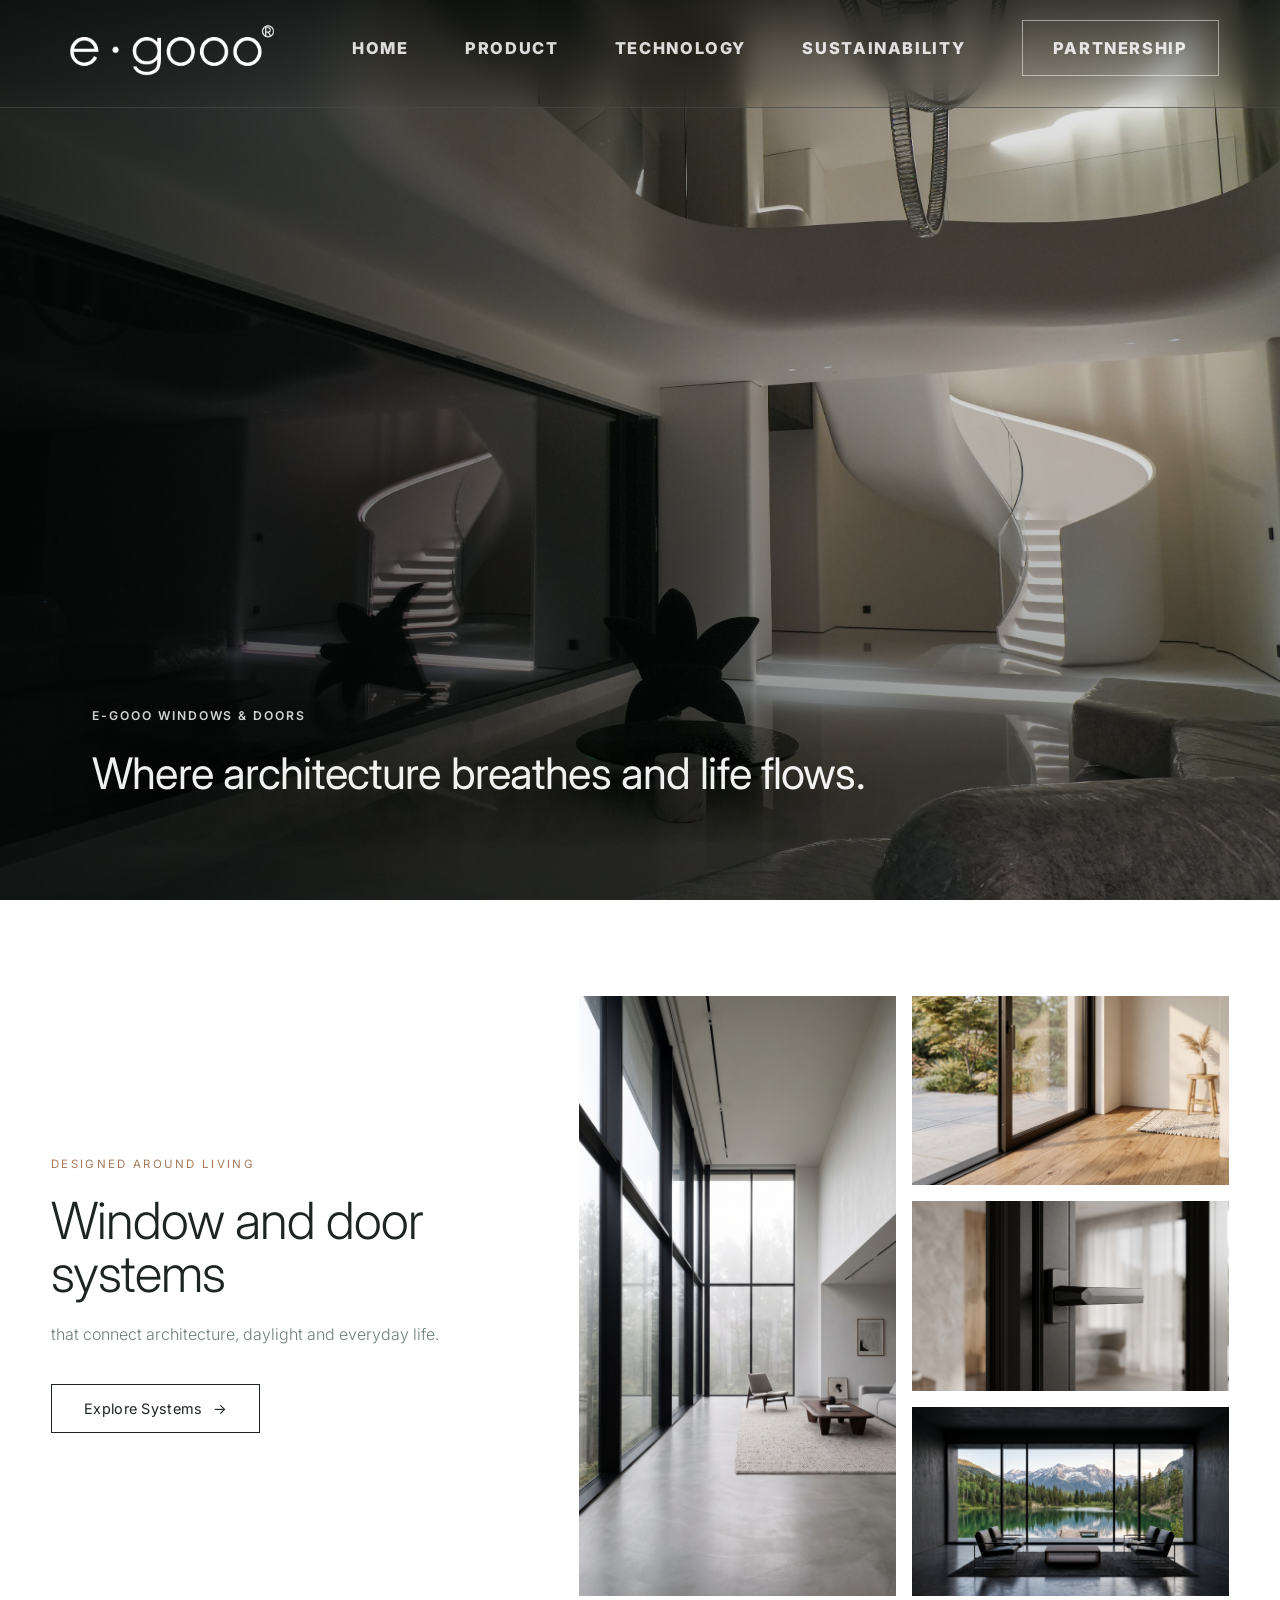
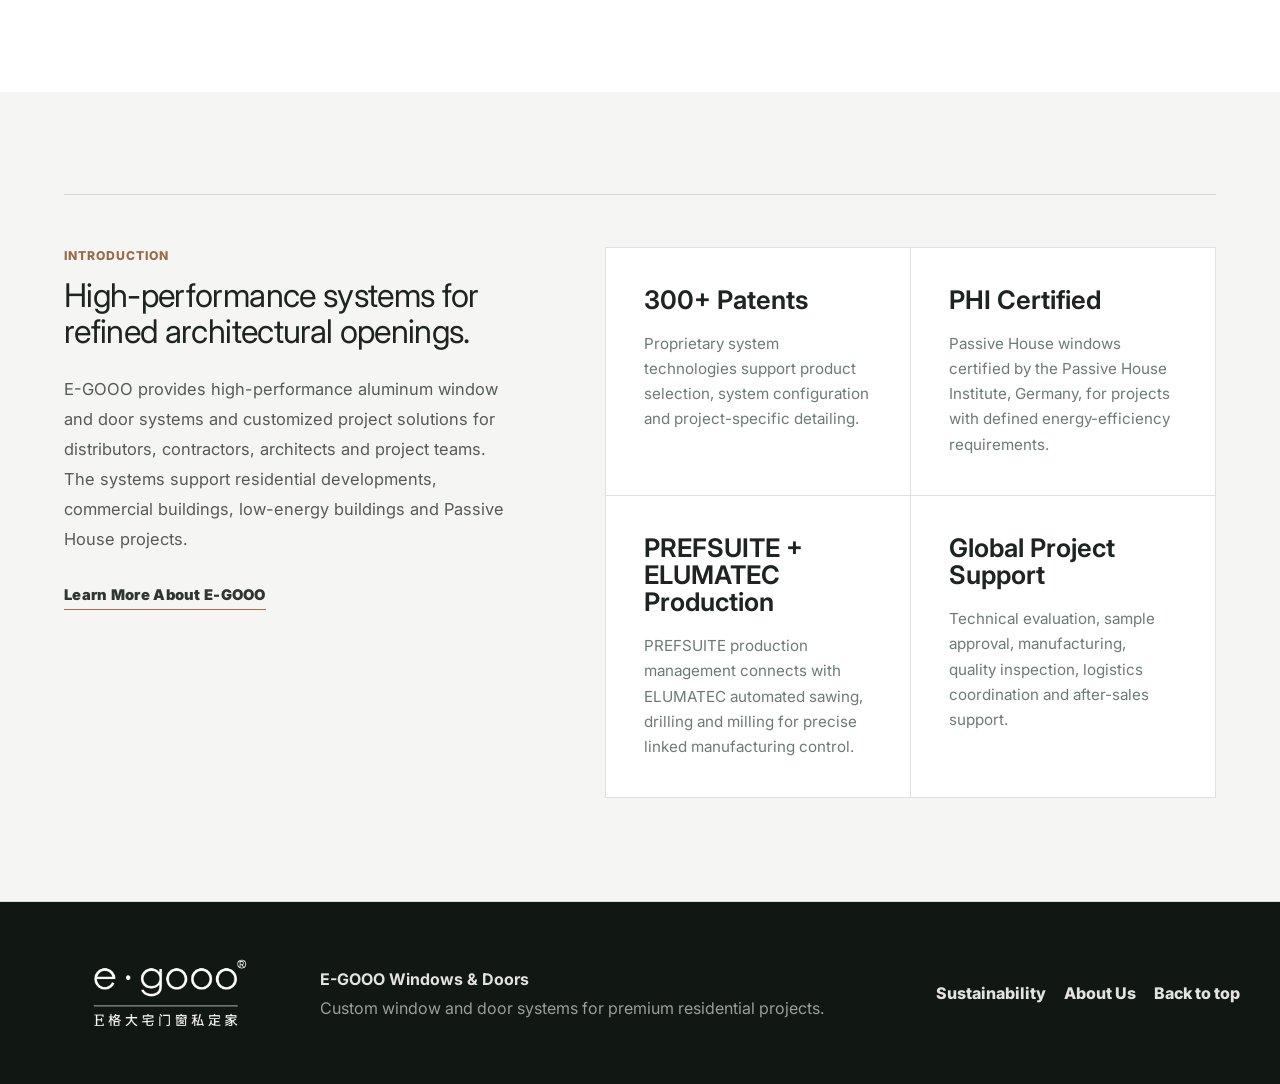
==== index.html @ a9b12af6 "Increase product portfolio spacing" ====
<!doctype html>
<html lang="en">
  <head>
    <meta charset="utf-8">
    <meta name="viewport" content="width=device-width, initial-scale=1">
    <title>E-GOOO Windows & Doors | Custom Systems for Premium Residences</title>
    <meta
      name="description"
      content="E-GOOO designs high-performance aluminum window, door and sliding systems for premium residential projects and global partners."
    >
    <link rel="icon" href="favicon.ico" sizes="any">
    <link rel="icon" type="image/png" href="assets/brand/e-gooo-favicon.png">
    <link rel="apple-touch-icon" href="assets/brand/apple-touch-icon.png">
    <link rel="stylesheet" href="styles.css?v=20260814-product-airy">
    <script src="app.js?v=20260814-portfolio" defer></script>
  </head>
  <body>
    <header class="site-header" data-header>
      <a class="brand" href="#home" aria-label="E-GOOO home">
        <img class="brand-logo" src="assets/brand/e-gooo-logo-wordmark.png" alt="E-GOOO logo">
        <span class="brand-copy">Windows &amp; Doors</span>
      </a>
      <button class="menu-button" type="button" aria-label="Open navigation" aria-expanded="false" aria-controls="site-nav" data-menu-button>
        <span></span>
        <span></span>
        <span></span>
      </button>
      <nav class="site-nav" id="site-nav" data-site-nav>
        <a href="#home">Home</a>
        <a href="product.html">Product</a>
        <a href="technology.html">Technology</a>
        <a href="sustainability.html">Sustainability</a>
        <a class="nav-cta" href="cooperation.html">Partnership</a>
      </nav>
    </header>

    <main>
      <section class="hero" id="home" aria-label="E-GOOO Windows & Doors">
        <img class="hero-image is-active" src="assets/hero/e-gooo-home-cover.jpg" alt="Modern residence interior with large window system" data-hero-slide>
        <div class="hero-tagline">
          <span class="hero-kicker">E-GOOO Windows &amp; Doors</span>
          <h1>Where architecture breathes and life flows.</h1>
        </div>
      </section>

      <section class="living-feature-section" id="photo-display" aria-labelledby="living-feature-title">
        <div class="living-feature">
          <div class="living-feature-copy">
            <p class="living-feature-eyebrow">Designed Around Living</p>
            <h2 id="living-feature-title">Window and door systems</h2>
            <p class="living-feature-subtext">that connect architecture, daylight and everyday life.</p>
            <a class="living-feature-cta" href="product.html">Explore Systems <span aria-hidden="true">&rarr;</span></a>
          </div>
          <div class="living-feature-gallery" aria-label="E-GOOO architectural window scenes">
            <figure class="living-feature-main">
              <img src="assets/home/living-vertical-window.jpeg" alt="Tall architectural window wall opening to a quiet interior" loading="lazy">
            </figure>
            <div class="living-feature-stack">
              <img src="assets/home/living-garden-door.jpeg" alt="Minimal sliding door connecting a warm living space to a garden" loading="lazy">
              <img src="assets/home/living-handle-detail.jpeg" alt="Close-up of a refined black window and door handle" loading="lazy">
              <img src="assets/home/living-mountain-view.jpeg" alt="Large window wall framing a mountain and lake view" loading="lazy">
            </div>
          </div>
        </div>
      </section>

      <section class="section home-intro" aria-label="E-GOOO introduction">
        <div class="home-intro-layout">
          <div class="home-intro-summary">
            <div class="section-kicker">Introduction</div>
            <h2>High-performance systems for refined architectural openings.</h2>
            <p>
              E-GOOO provides high-performance aluminum window and door systems and customized project solutions for distributors, contractors, architects and project teams. The systems support residential developments, commercial buildings, low-energy buildings and Passive House projects.
            </p>
            <a class="text-button intro-link" href="about.html">Learn More About E-GOOO</a>
          </div>
          <div class="intro-advantage-grid" aria-label="E-GOOO core advantages">
            <article>
              <strong>300+ Patents</strong>
              <p>Proprietary system technologies support product selection, system configuration and project-specific detailing.</p>
            </article>
            <article>
              <strong>PHI Certified</strong>
              <p>Passive House windows certified by the Passive House Institute, Germany, for projects with defined energy-efficiency requirements.</p>
            </article>
            <article>
              <strong>PREFSUITE + ELUMATEC Production</strong>
              <p>PREFSUITE production management connects with ELUMATEC automated sawing, drilling and milling for precise linked manufacturing control.</p>
            </article>
            <article>
              <strong>Global Project Support</strong>
              <p>Technical evaluation, sample approval, manufacturing, quality inspection, logistics coordination and after-sales support.</p>
            </article>
          </div>
        </div>
      </section>
    </main>

    <footer class="site-footer">
      <div class="footer-brand">
        <img class="footer-logo" src="assets/brand/e-gooo-logo-footer-transparent.png" alt="E-GOOO logo">
        <div>
          <strong>E-GOOO Windows &amp; Doors</strong>
          <p>Custom window and door systems for premium residential projects.</p>
        </div>
      </div>
      <nav class="footer-links" aria-label="Secondary pages">
        <a href="sustainability.html">Sustainability</a>
        <a href="about.html">About Us</a>
        <a href="#home">Back to top</a>
      </nav>
    </footer>
  </body>
</html>
---- styles.css ----
@import url("https://fonts.googleapis.com/css2?family=Inter:wght@300;400;500&display=swap");

:root {
  color-scheme: light;
  --ink: #1d2421;
  --muted: #60706a;
  --soft: #f4f6f2;
  --paper: #ffffff;
  --line: #d7ddd6;
  --green: #41685b;
  --green-dark: #28463c;
  --copper: #b36c3e;
  --mist: #e8eee8;
  --shadow: 0 18px 44px rgba(29, 36, 33, 0.12);
}

* {
  box-sizing: border-box;
}

html {
  scroll-behavior: smooth;
}

body {
  margin: 0;
  color: var(--ink);
  background: var(--soft);
  font-family: Inter, ui-sans-serif, system-ui, -apple-system, BlinkMacSystemFont, "Segoe UI", sans-serif;
  line-height: 1.5;
  letter-spacing: 0;
}

img {
  display: block;
  max-width: 100%;
}

[hidden] {
  display: none !important;
}

a {
  color: inherit;
  text-decoration: none;
}

button,
input,
select,
textarea {
  font: inherit;
}

.site-header {
  position: fixed;
  inset: 0 0 auto 0;
  z-index: 50;
  display: flex;
  align-items: start;
  justify-content: space-between;
  gap: 24px;
  min-height: 96px;
  padding: 16px 56px;
  color: var(--ink);
  background: rgba(255, 255, 255, 0.96);
  border-bottom: 1px solid rgba(215, 221, 214, 0.84);
  box-shadow: 0 10px 24px rgba(29, 36, 33, 0.05);
  backdrop-filter: blur(14px);
  opacity: 0;
  pointer-events: none;
  transform: translateY(-100%);
  transition: background 180ms ease, color 180ms ease, box-shadow 180ms ease, opacity 180ms ease, transform 180ms ease;
}

.site-header.is-scrolled,
.site-header.is-open {
  color: var(--ink);
  background: rgba(255, 255, 255, 0.94);
  box-shadow: 0 10px 26px rgba(29, 36, 33, 0.08);
  backdrop-filter: blur(14px);
  opacity: 1;
  pointer-events: auto;
  transform: translateY(0);
}

.inner-page .site-header {
  color: var(--ink);
  background: rgba(255, 255, 255, 0.96);
  box-shadow: 0 10px 26px rgba(29, 36, 33, 0.08);
  opacity: 1;
  pointer-events: auto;
  transform: translateY(0);
}

.brand {
  display: inline-grid;
  align-items: center;
  gap: 3px;
  min-width: 230px;
}

.brand-mark {
  font-size: 1.35rem;
  font-weight: 800;
}

.brand-logo {
  display: block;
  width: 188px;
  max-height: 54px;
  height: auto;
  object-fit: contain;
  filter: none;
}

.brand-copy {
  padding-left: 2px;
  color: var(--muted);
  font-size: 0.72rem;
  font-weight: 700;
  letter-spacing: 0.12em;
  text-transform: uppercase;
}

.site-nav {
  display: flex;
  align-items: center;
  justify-content: flex-end;
  gap: 24px;
  font-size: 0.86rem;
  font-weight: 700;
}

.site-nav a {
  padding: 8px 0;
}

.site-nav a:hover,
.site-nav a:focus-visible,
.site-nav [aria-current="page"] {
  color: var(--copper);
}

.nav-cta {
  border: 1px solid currentColor;
  border-radius: 6px;
  padding: 8px 14px !important;
}

.menu-button {
  display: none;
  width: 42px;
  height: 42px;
  border: 1px solid currentColor;
  border-radius: 6px;
  color: inherit;
  background: transparent;
  place-items: center;
  padding: 9px;
}

.menu-button span {
  display: block;
  width: 20px;
  height: 2px;
  margin: 3px auto;
  background: currentColor;
}

.hero {
  position: relative;
  min-height: min(74svh, 820px);
  overflow: hidden;
  background: #0d1210;
}

.hero::after {
  content: "";
  position: absolute;
  z-index: 1;
  inset: auto 0 0;
  height: 42%;
  background: linear-gradient(0deg, rgba(9, 15, 13, 0.5), rgba(9, 15, 13, 0));
  pointer-events: none;
}

.hero-image {
  position: absolute;
  z-index: 0;
  inset: 0;
  width: 100%;
  height: 100%;
  object-fit: cover;
  object-position: 58% center;
}

.hero-image.is-active {
  opacity: 1;
}

.hero-tagline {
  position: absolute;
  z-index: 3;
  left: 56px;
  right: 56px;
  bottom: 72px;
  pointer-events: none;
}

.hero-tagline h1 {
  display: inline-block;
  max-width: 780px;
  margin: 0;
  border-radius: 4px;
  padding: 10px 14px 12px;
  color: rgba(255, 255, 255, 0.92);
  background: rgba(7, 12, 10, 0.48);
  box-shadow: 0 18px 42px rgba(0, 0, 0, 0.22);
  backdrop-filter: blur(4px);
  font-size: 2.4rem;
  font-weight: 760;
  line-height: 1.18;
  letter-spacing: 0;
  text-shadow: 0 8px 22px rgba(0, 0, 0, 0.5);
}

.eyebrow,
.section-kicker {
  margin: 0 0 12px;
  color: var(--copper);
  font-size: 0.76rem;
  font-weight: 800;
  text-transform: uppercase;
}

.photo-showcase {
  display: grid;
  grid-template-columns: minmax(260px, 0.34fr) minmax(0, 1fr);
  gap: 28px;
  scroll-margin-top: 96px;
  padding: clamp(40px, 6vw, 76px) clamp(20px, 5vw, 56px);
  border-bottom: 1px solid var(--line);
  background: var(--paper);
}

.photo-showcase-copy {
  display: grid;
  align-content: start;
  min-height: 420px;
  padding-top: 8px;
}

.photo-showcase-copy span {
  display: block;
  margin-bottom: 12px;
  color: var(--copper);
  font-size: 0.78rem;
  font-weight: 900;
  text-transform: uppercase;
}

.photo-showcase-copy strong {
  max-width: 360px;
  color: var(--ink);
  font-size: clamp(1.55rem, 2.4vw, 2.75rem);
  line-height: 1.08;
}

.photo-showcase-grid {
  display: grid;
  grid-template-columns: minmax(0, 1.2fr) minmax(220px, 0.8fr);
  grid-template-rows: repeat(3, minmax(0, 1fr));
  gap: 14px;
  min-height: 560px;
}

.photo-showcase-grid figure {
  position: relative;
  min-height: 0;
  margin: 0;
  overflow: hidden;
  background: var(--mist);
}

.photo-showcase-grid img {
  width: 100%;
  height: 100%;
  min-height: 170px;
  object-fit: cover;
}

.showcase-primary {
  grid-row: 1 / -1;
}

.page-hero {
  position: relative;
  min-height: 520px;
  overflow: hidden;
  display: grid;
  align-items: end;
  padding: 168px 40px 72px;
  color: #fff;
}

.page-hero-image,
.page-hero-shade {
  position: absolute;
  inset: 0;
  width: 100%;
  height: 100%;
}

.page-hero-image {
  object-fit: cover;
  object-position: center center;
}

.product-page-hero .page-hero-image[src*="product-samples"] {
  object-fit: contain;
  object-position: right center;
  background: #f7f8f5;
}

.page-hero-shade {
  background:
    linear-gradient(90deg, rgba(9, 15, 13, 0.78), rgba(9, 15, 13, 0.36) 54%, rgba(9, 15, 13, 0.12)),
    linear-gradient(0deg, rgba(9, 15, 13, 0.68), rgba(9, 15, 13, 0.08) 58%);
}

.page-hero-content {
  position: relative;
  width: min(1120px, 100%);
  margin: 0 auto;
}

.page-breadcrumb {
  display: inline-flex;
  align-items: center;
  min-height: 34px;
  border: 1px solid rgba(255, 255, 255, 0.36);
  border-radius: 6px;
  padding: 6px 10px;
  color: rgba(255, 255, 255, 0.8);
  background: rgba(12, 20, 17, 0.28);
  font-size: 0.78rem;
  font-weight: 850;
}

.page-hero h1 {
  max-width: 820px;
  margin: 22px 0 0;
  font-size: clamp(2.35rem, 4.8vw, 5rem);
  line-height: 1.02;
  letter-spacing: 0;
  text-shadow: 0 10px 30px rgba(0, 0, 0, 0.38);
}

.page-hero p {
  max-width: 620px;
  margin: 24px 0 0;
  color: rgba(255, 255, 255, 0.82);
  font-size: 1.08rem;
}

.product-page-section {
  scroll-margin-top: 96px;
}

.hero-lede {
  max-width: 680px;
  margin: 26px 0 0;
  color: rgba(255, 255, 255, 0.88);
  font-size: 1.2rem;
}

.hero-actions {
  display: flex;
  flex-wrap: wrap;
  gap: 12px;
  margin-top: 30px;
}

.button {
  display: inline-flex;
  align-items: center;
  justify-content: center;
  min-height: 44px;
  border: 1px solid transparent;
  border-radius: 6px;
  padding: 10px 18px;
  font-weight: 800;
  cursor: pointer;
}

.button.primary {
  color: #fff;
  background: var(--green);
}

.button.primary:hover,
.button.primary:focus-visible {
  background: var(--green-dark);
}

.button.secondary {
  color: #fff;
  border-color: rgba(255, 255, 255, 0.72);
  background: rgba(255, 255, 255, 0.1);
}

.button.ghost {
  color: #fff;
  border-color: rgba(255, 255, 255, 0.44);
  background: rgba(0, 0, 0, 0.18);
}

.button.secondary.dark-text {
  color: var(--ink);
  border-color: var(--line);
  background: #fff;
}

.button.secondary:hover,
.button.secondary:focus-visible {
  background: rgba(255, 255, 255, 0.2);
}

.hero-metrics {
  display: grid;
  grid-template-columns: repeat(3, minmax(0, 1fr));
  gap: 1px;
  width: min(980px, 100%);
  margin: 42px 0 0;
  padding: 0;
  background: rgba(255, 255, 255, 0.22);
}

.hero-metrics div {
  padding: 18px 20px;
  background: rgba(14, 22, 19, 0.46);
}

.hero-metrics dt {
  margin: 0;
  font-size: 1rem;
  font-weight: 900;
}

.hero-metrics dd {
  margin: 6px 0 0;
  color: rgba(255, 255, 255, 0.76);
  font-size: 0.86rem;
}

.hero-controls {
  display: flex;
  gap: 8px;
  margin-top: 22px;
}

.hero-controls button {
  width: 34px;
  height: 4px;
  overflow: hidden;
  border: 0;
  border-radius: 99px;
  padding: 0;
  color: transparent;
  background: rgba(255, 255, 255, 0.36);
  cursor: pointer;
}

.hero-controls button.is-active {
  background: #fff;
}

.intro-strip {
  display: grid;
  grid-template-columns: repeat(3, minmax(0, 1fr));
  background: var(--paper);
  border-bottom: 1px solid var(--line);
}

.intro-item {
  color: inherit;
  min-height: 118px;
  padding: 30px 40px;
  border-right: 1px solid var(--line);
}

.intro-item:last-child {
  border-right: 0;
}

.intro-item span {
  display: block;
  margin-bottom: 8px;
  color: var(--copper);
  font-size: 0.78rem;
  font-weight: 900;
  text-transform: uppercase;
}

.intro-item strong {
  display: block;
  max-width: 360px;
  font-size: 1.05rem;
  line-height: 1.35;
}

.section {
  padding: 92px 40px;
  scroll-margin-top: 86px;
}

.section h2 {
  margin: 0;
  max-width: 780px;
  font-size: 2.45rem;
  line-height: 1.08;
}

.section h3 {
  margin: 0;
  line-height: 1.2;
}

.section p {
  color: var(--muted);
}

.section-header,
.split-layout,
.dealer-section,
.contact-section {
  display: grid;
  grid-template-columns: minmax(0, 0.9fr) minmax(320px, 0.75fr);
  gap: 56px;
  max-width: 1200px;
  margin: 0 auto;
}

.section-header {
  align-items: end;
  margin-bottom: 34px;
}

.section-header p,
.copy-stack p {
  margin: 0;
  font-size: 1rem;
}

.copy-stack {
  display: grid;
  gap: 18px;
}

.home-architecture,
.catalog-section,
.case-section {
  background: var(--soft);
}

.about-section,
.systems-section,
.news-section {
  background: var(--paper);
}

.home-intro {
  background: var(--paper);
}

.home-intro-copy {
  display: grid;
  gap: 18px;
  max-width: 980px;
  margin: 0 auto;
}

.home-intro-copy p {
  margin: 0;
  color: var(--ink);
  font-size: clamp(1rem, 1.15vw, 1.12rem);
  line-height: 1.85;
}

.home-intro-copy .intro-lead {
  max-width: 1080px;
  font-size: 1.18rem;
  line-height: 1.65;
}

.home-intro-copy strong {
  color: var(--ink);
  font-weight: 850;
}

.product-section,
.sustainability-section,
.contact-section {
  background: var(--soft);
}

.architecture-grid,
.about-grid,
.service-grid,
.product-support-grid,
.catalog-grid,
.case-grid {
  display: grid;
  gap: 18px;
  max-width: 1200px;
  margin: 0 auto;
}

.architecture-grid {
  grid-template-columns: 1.4fr 0.8fr 0.8fr;
}

.architecture-card,
.about-card,
.service-grid article,
.process-card,
.case-card,
.testimonial-card {
  border: 1px solid var(--line);
  border-radius: 8px;
  background: var(--paper);
  box-shadow: 0 10px 30px rgba(29, 36, 33, 0.05);
}

.architecture-card {
  display: grid;
  align-content: start;
  gap: 20px;
  padding: 24px;
}

.architecture-card img {
  width: 100%;
  aspect-ratio: 16 / 9;
  border-radius: 6px;
  object-fit: cover;
}

.architecture-card span,
.about-card span,
.process-card span,
.case-card span,
.testimonial-card span {
  display: block;
  margin-bottom: 10px;
  color: var(--copper);
  font-size: 0.78rem;
  font-weight: 900;
  text-transform: uppercase;
}

.architecture-card p,
.about-card p,
.service-grid p,
.process-card p,
.case-card p,
.testimonial-card p {
  margin: 10px 0 0;
}

.about-grid {
  grid-template-columns: 1.2fr 0.9fr 0.9fr;
}

.media-panel {
  position: relative;
  min-height: 460px;
  overflow: hidden;
  border-radius: 8px;
}

.media-panel img {
  width: 100%;
  height: 100%;
  min-height: 460px;
  object-fit: cover;
}

.play-card {
  position: absolute;
  left: 24px;
  right: 24px;
  bottom: 24px;
  display: grid;
  gap: 4px;
  border: 1px solid rgba(255, 255, 255, 0.5);
  border-radius: 8px;
  padding: 18px;
  color: #fff;
  text-align: left;
  background: rgba(14, 22, 19, 0.62);
  cursor: pointer;
  backdrop-filter: blur(10px);
}

.play-card span {
  color: var(--copper);
  font-size: 0.78rem;
  font-weight: 900;
  text-transform: uppercase;
}

.play-card strong {
  font-size: 1.25rem;
}

.play-card small {
  color: rgba(255, 255, 255, 0.78);
}

.about-card {
  padding: 26px;
}

.about-profile-header {
  align-items: start;
}

.about-profile-copy {
  display: grid;
  gap: 18px;
  max-width: 620px;
}

.about-profile-copy p {
  margin: 0;
  color: rgba(96, 112, 106, 0.95);
  font-size: clamp(1rem, 1.1vw, 1.08rem);
  line-height: 1.78;
}

.about-profile-copy strong {
  color: var(--ink);
  font-weight: 850;
}

.about-strength-grid {
  display: grid;
  grid-template-columns: repeat(4, minmax(0, 1fr));
  gap: 0;
  max-width: 1280px;
  margin: 0 auto;
  border-top: 1px solid rgba(29, 36, 33, 0.16);
  border-bottom: 1px solid rgba(29, 36, 33, 0.16);
}

.about-strength-grid article {
  min-height: 250px;
  padding: clamp(24px, 3vw, 38px) clamp(18px, 2.6vw, 32px);
  border-right: 1px solid rgba(29, 36, 33, 0.12);
}

.about-strength-grid article:last-child {
  border-right: 0;
}

.about-strength-grid span {
  display: block;
  margin-bottom: 30px;
  color: var(--copper);
  font-size: clamp(1.65rem, 2.4vw, 3rem);
  font-weight: 750;
  line-height: 1;
}

.about-strength-grid h3 {
  max-width: 260px;
}

.about-strength-grid p {
  margin: 16px 0 0;
  color: rgba(96, 112, 106, 0.92);
  font-size: 0.95rem;
  line-height: 1.66;
}

.company-philosophy-section {
  padding-top: clamp(76px, 8vw, 118px);
  padding-bottom: clamp(76px, 8vw, 118px);
  border-top: 1px solid rgba(29, 36, 33, 0.12);
  background: #fbfcf8;
}

.company-philosophy {
  display: grid;
  grid-template-columns: minmax(320px, 0.86fr) minmax(420px, 1fr);
  gap: clamp(42px, 7vw, 92px);
  align-items: center;
  max-width: 1280px;
  margin: 0 auto;
}

.company-philosophy-copy {
  display: grid;
  gap: 28px;
}

.company-philosophy-copy .section-kicker {
  position: relative;
  margin-bottom: 0;
  padding-top: 22px;
  letter-spacing: 0.16em;
}

.company-philosophy-copy .section-kicker::before {
  content: "";
  position: absolute;
  top: 0;
  left: 0;
  width: 58px;
  height: 2px;
  background: var(--copper);
}

.company-philosophy h2 {
  max-width: 560px;
  font-size: clamp(2.35rem, 5vw, 5rem);
  font-weight: 760;
  line-height: 0.98;
}

.philosophy-body {
  display: grid;
  gap: 18px;
  max-width: 640px;
}

.philosophy-body p {
  margin: 0;
  color: rgba(47, 58, 54, 0.78);
  font-size: clamp(1rem, 1.05vw, 1.08rem);
  line-height: 1.78;
}

.philosophy-signature {
  max-width: 520px;
  margin: 10px 0 0;
  color: var(--green-dark) !important;
  font-family: Georgia, "Times New Roman", serif;
  font-size: clamp(1.32rem, 2.1vw, 2rem);
  font-style: italic;
  line-height: 1.22;
}

.company-philosophy-media {
  margin: 0;
  min-height: clamp(560px, 62vw, 760px);
  overflow: hidden;
  border-left: 1px solid rgba(29, 36, 33, 0.14);
  background: #eef1ed;
}

.company-philosophy-media img {
  width: 100%;
  height: 100%;
  min-height: inherit;
  object-fit: cover;
  object-position: center center;
}

.timeline {
  display: grid;
  gap: 18px;
  margin: 0;
  padding: 0;
  list-style: none;
}

.timeline li {
  border-top: 1px solid var(--line);
  padding-top: 16px;
}

.timeline strong {
  color: var(--green-dark);
}

.timeline p {
  margin: 5px 0 0;
}

.service-grid {
  grid-template-columns: repeat(3, minmax(0, 1fr));
  margin-top: 18px;
}

.service-grid article {
  padding: 24px;
}

.filter-bar {
  display: flex;
  flex-wrap: wrap;
  gap: 10px;
  max-width: 1200px;
  margin: 0 auto 24px;
}

.filter-button {
  min-height: 40px;
  border: 1px solid var(--line);
  border-radius: 6px;
  padding: 8px 14px;
  color: var(--ink);
  background: var(--paper);
  font-weight: 800;
  cursor: pointer;
}

.filter-button.is-active,
.filter-button:hover,
.filter-button:focus-visible {
  color: #fff;
  border-color: var(--green);
  background: var(--green);
}

.product-family-grid {
  display: grid;
  grid-template-columns: repeat(3, minmax(0, 1fr));
  gap: 14px;
  max-width: 1200px;
  margin: 0 auto 22px;
}

.product-family-card {
  display: grid;
  align-content: space-between;
  min-height: 172px;
  border: 1px solid var(--line);
  border-radius: 8px;
  padding: 22px;
  color: var(--ink);
  background:
    linear-gradient(145deg, rgba(68, 104, 89, 0.09), rgba(190, 107, 54, 0.08)),
    #fff;
  box-shadow: 0 10px 30px rgba(29, 36, 33, 0.05);
  transition: border-color 160ms ease, box-shadow 160ms ease, transform 160ms ease;
}

.product-family-card:hover,
.product-family-card:focus-visible,
.product-family-card.is-active {
  border-color: rgba(68, 104, 89, 0.42);
  box-shadow: 0 18px 42px rgba(29, 36, 33, 0.1);
  transform: translateY(-2px);
}

.product-family-card span {
  color: var(--copper);
  font-size: 0.74rem;
  font-weight: 900;
  text-transform: uppercase;
}

.product-family-card strong {
  display: block;
  margin-top: 22px;
  font-size: clamp(1.25rem, 1.8vw, 1.7rem);
  line-height: 1.12;
}

.product-family-card small {
  display: block;
  margin-top: 12px;
  color: var(--muted);
  font-size: 0.88rem;
  font-weight: 700;
  line-height: 1.45;
}

.product-grid {
  display: grid;
  grid-template-columns: repeat(3, minmax(0, 1fr));
  gap: 18px;
  max-width: 1200px;
  margin: 0 auto;
}

.product-support-grid {
  grid-template-columns: repeat(2, minmax(0, 1fr));
  margin-top: 24px;
}

.process-card {
  display: flex;
  align-items: flex-end;
  justify-content: space-between;
  gap: 24px;
  padding: 24px;
}

.product-card,
.system-card,
.news-item,
.sustainability-columns article {
  border: 1px solid var(--line);
  border-radius: 8px;
  background: var(--paper);
  box-shadow: 0 10px 30px rgba(29, 36, 33, 0.05);
}

.product-card {
  display: grid;
  grid-template-rows: auto 1fr;
  min-height: 100%;
  overflow: hidden;
}

.product-card img {
  width: 100%;
  aspect-ratio: 16 / 10;
  object-fit: cover;
  background: var(--mist);
}

.product-card img[src*="product-samples"] {
  padding: 12px;
  object-fit: contain;
  background: #fff;
}

.product-body {
  display: grid;
  gap: 14px;
  padding: 18px;
}

.product-tag {
  color: var(--copper);
  font-size: 0.75rem;
  font-weight: 900;
  text-transform: uppercase;
}

.product-card h3 {
  font-size: 1.18rem;
}

.product-card p {
  margin: 0;
  font-size: 0.93rem;
}

.catalogue-archive-section {
  border-top: 1px solid rgba(29, 36, 33, 0.12);
  background: #fff;
}

.catalogue-archive-grid {
  display: grid;
  grid-template-columns: repeat(2, minmax(0, 1fr));
  gap: 0 28px;
  max-width: 1200px;
  margin: 0 auto;
  border-top: 1px solid rgba(29, 36, 33, 0.16);
}

.catalogue-card {
  display: grid;
  grid-template-columns: minmax(130px, 0.42fr) minmax(0, 1fr);
  gap: 22px;
  align-items: center;
  padding: 24px 0;
  border-bottom: 1px solid rgba(29, 36, 33, 0.16);
}

.catalogue-card img {
  display: block;
  width: 100%;
  aspect-ratio: 4 / 3;
  object-fit: contain;
  padding: 12px;
  background: #f4f5f1;
}

.catalogue-card span {
  color: var(--copper);
  font-size: 0.74rem;
  font-weight: 900;
  text-transform: uppercase;
}

.catalogue-card h3 {
  margin-top: 10px;
  color: var(--ink);
  font-size: clamp(1.15rem, 1.5vw, 1.55rem);
  line-height: 1.14;
}

.catalogue-card p {
  margin: 12px 0 18px;
  color: var(--muted);
  font-size: 0.95rem;
  line-height: 1.55;
}

.feature-list {
  display: grid;
  gap: 7px;
  margin: 0;
  padding: 0;
  list-style: none;
  color: var(--muted);
  font-size: 0.88rem;
}

.feature-list li {
  position: relative;
  padding-left: 16px;
}

.feature-list li::before {
  content: "";
  position: absolute;
  left: 0;
  top: 0.72em;
  width: 6px;
  height: 6px;
  border-radius: 50%;
  background: var(--green);
}

.product-actions {
  display: flex;
  flex-wrap: wrap;
  gap: 10px;
  align-self: end;
  padding-top: 4px;
}

.product-showcase-section {
  padding-top: clamp(54px, 5vw, 72px);
  padding-bottom: clamp(54px, 5vw, 72px);
  border-top: 1px solid rgba(29, 36, 33, 0.12);
  border-bottom: 1px solid rgba(29, 36, 33, 0.12);
  background: #fff;
}

.product-showcase {
  display: grid;
  grid-template-columns: minmax(380px, 0.72fr) minmax(500px, 1.28fr);
  gap: clamp(24px, 3vw, 42px);
  align-items: start;
  max-width: 1360px;
  margin: 0 auto;
}

.product-showcase-copy {
  display: grid;
  gap: 14px;
}

.product-showcase h2 {
  max-width: 420px;
  color: var(--ink);
  font-size: clamp(1.5rem, 1.9vw, 2.15rem);
  font-weight: 740;
  line-height: 1.07;
}

.product-showcase-subhead {
  max-width: 390px;
  margin: 0;
  color: rgba(96, 112, 106, 0.86) !important;
  font-family: Georgia, "Times New Roman", serif;
  font-size: clamp(0.86rem, 0.9vw, 0.98rem);
  font-style: italic;
  line-height: 1.45;
}

.product-showcase-body {
  display: grid;
  gap: 10px;
  max-width: 410px;
}

.product-showcase-body p {
  margin: 0;
  color: rgba(63, 75, 71, 0.86);
  font-size: clamp(0.78rem, 0.74vw, 0.86rem);
  line-height: 1.55;
}

.product-showcase blockquote {
  max-width: 400px;
  margin: 4px 0 0;
  border-left: 3px solid var(--copper);
  padding: 3px 0 3px 14px;
  color: var(--ink);
  font-size: clamp(0.88rem, 0.86vw, 1rem);
  font-weight: 780;
  line-height: 1.34;
}

.product-showcase-media {
  margin: 0;
  min-height: clamp(620px, 52vw, 760px);
  overflow: hidden;
  border-left: 1px solid rgba(29, 36, 33, 0.12);
  background: #fff;
}

.product-showcase-media img {
  width: 100%;
  height: 100%;
  min-height: inherit;
  object-fit: cover;
  object-position: center top;
  transform: scale(1.02);
}

.text-button {
  border: 0;
  border-bottom: 2px solid var(--copper);
  padding: 0 0 3px;
  color: var(--ink);
  background: transparent;
  font-weight: 900;
  cursor: pointer;
}

.text-button:hover,
.text-button:focus-visible {
  color: var(--copper);
}

.systems-section {
  border-top: 1px solid var(--line);
  border-bottom: 1px solid var(--line);
}

.selection-grid {
  display: grid;
  grid-template-columns: repeat(3, minmax(0, 1fr));
  gap: 18px;
  max-width: 1200px;
  margin: 0 auto 24px;
}

.selection-grid article {
  border: 1px solid var(--line);
  border-radius: 8px;
  padding: 24px;
  background: var(--paper);
  box-shadow: 0 8px 24px rgba(29, 36, 33, 0.04);
}

.selection-grid span,
.catalogue-drawer summary {
  color: var(--copper);
  font-size: 0.76rem;
  font-weight: 900;
  text-transform: uppercase;
}

.selection-grid p {
  margin: 10px 0 0;
  color: var(--muted);
}

.certificate-preview {
  display: block;
  margin-top: 16px;
  border: 1px solid var(--line);
  border-radius: 8px;
  overflow: hidden;
  background: #fff;
}

.certificate-preview img {
  display: block;
  width: 100%;
  aspect-ratio: 4 / 3;
  object-fit: contain;
  padding: 10px;
  background: #fff;
}

.certificate-link {
  display: inline-block;
  width: max-content;
  max-width: 100%;
  margin-top: 18px;
}

.certificate-grid .certificate-card {
  display: flex;
  flex-direction: column;
}

.certificate-grid {
  grid-template-columns: repeat(2, minmax(0, 1fr));
  max-width: 900px;
}

.certificate-grid .certificate-card p {
  flex: 1;
}

.qualification-archive {
  max-width: 1200px;
  margin: 64px auto 0;
  padding-top: 44px;
  border-top: 1px solid rgba(29, 36, 33, 0.16);
}

.qualification-archive-header {
  display: grid;
  grid-template-columns: minmax(180px, 0.35fr) minmax(0, 1fr) minmax(280px, 0.5fr);
  gap: 28px;
  align-items: start;
  margin-bottom: 30px;
}

.qualification-archive-header span,
.qualification-card span {
  color: var(--copper);
  font-size: 0.76rem;
  font-weight: 900;
  text-transform: uppercase;
}

.qualification-archive-header h3 {
  margin: 0;
  color: var(--ink);
  font-size: clamp(1.7rem, 3vw, 3rem);
  line-height: 1.02;
  letter-spacing: 0;
}

.qualification-archive-header p {
  margin: 0;
  color: var(--muted);
  font-size: 1rem;
  line-height: 1.7;
}

.qualification-card-grid {
  display: grid;
  grid-template-columns: repeat(4, minmax(0, 1fr));
  gap: 16px;
}

.qualification-card {
  display: grid;
  grid-template-rows: auto auto 1fr;
  gap: 12px;
  padding-bottom: 18px;
  border-bottom: 1px solid rgba(29, 36, 33, 0.14);
  color: var(--ink);
  text-decoration: none;
}

.qualification-card:hover,
.qualification-card:focus-visible {
  color: var(--copper);
}

.qualification-card:focus-visible {
  outline: 2px solid var(--copper);
  outline-offset: 4px;
}

.qualification-card img {
  display: block;
  width: 100%;
  aspect-ratio: 4 / 3;
  object-fit: contain;
  padding: 12px;
  border: 1px solid rgba(29, 36, 33, 0.12);
  background: #fff;
}

.qualification-card strong {
  display: block;
  color: currentColor;
  font-size: 1rem;
  line-height: 1.25;
}

.patent-archive {
  margin-top: 40px;
  border-top: 1px solid rgba(29, 36, 33, 0.16);
  border-bottom: 1px solid rgba(29, 36, 33, 0.16);
}

.patent-archive summary {
  cursor: pointer;
  padding: 22px 0;
  color: var(--ink);
  font-size: clamp(1.15rem, 2vw, 1.7rem);
  font-weight: 800;
}

.patent-archive summary:hover,
.patent-archive summary:focus-visible {
  color: var(--copper);
}

.patent-archive summary:focus-visible {
  outline: 2px solid var(--copper);
  outline-offset: 4px;
}

.patent-link-grid {
  display: grid;
  grid-template-columns: repeat(3, minmax(0, 1fr));
  gap: 0 24px;
  padding: 0 0 26px;
}

.patent-link-grid a {
  display: block;
  padding: 14px 0;
  border-top: 1px solid rgba(29, 36, 33, 0.1);
  color: var(--muted);
  text-decoration: none;
  line-height: 1.4;
}

.patent-link-grid a:hover,
.patent-link-grid a:focus-visible {
  color: var(--copper);
}

.comparison-panel {
  max-width: 1200px;
  margin: 0 auto 24px;
  border: 1px solid var(--line);
  border-radius: 8px;
  overflow: hidden;
  background: var(--paper);
  box-shadow: 0 10px 30px rgba(29, 36, 33, 0.05);
}

.comparison-intro {
  display: flex;
  align-items: end;
  justify-content: space-between;
  gap: 24px;
  padding: 22px 24px;
  border-bottom: 1px solid var(--line);
}

.comparison-intro p {
  max-width: 520px;
  margin: 0;
  color: var(--muted);
}

.comparison-table-wrap {
  overflow-x: auto;
}

.comparison-table {
  width: 100%;
  min-width: 980px;
  border-collapse: collapse;
  font-size: 0.88rem;
}

.comparison-table th,
.comparison-table td {
  border-bottom: 1px solid var(--line);
  padding: 14px 16px;
  text-align: left;
  vertical-align: top;
}

.comparison-table th {
  color: var(--ink);
  background: var(--mist);
  font-size: 0.76rem;
  text-transform: uppercase;
}

.comparison-table td {
  color: var(--muted);
}

.comparison-table td:first-child {
  color: var(--ink);
  font-weight: 850;
}

.comparison-table tr:last-child td {
  border-bottom: 0;
}

.table-action {
  min-height: 34px;
  border: 1px solid var(--green);
  border-radius: 6px;
  padding: 6px 12px;
  color: var(--green-dark);
  background: #fff;
  font-weight: 850;
  cursor: pointer;
}

.table-action:hover,
.table-action:focus-visible {
  color: #fff;
  background: var(--green);
}

.catalogue-drawer {
  max-width: 1200px;
  margin: 0 auto;
  border: 1px solid var(--line);
  border-radius: 8px;
  padding: 18px;
  background: rgba(255, 255, 255, 0.68);
}

.catalogue-drawer summary {
  cursor: pointer;
}

.catalogue-drawer .catalog-grid {
  margin-top: 16px;
}

.catalog-grid {
  grid-template-columns: repeat(2, minmax(0, 1fr));
}

.catalog-grid a {
  display: flex;
  align-items: center;
  justify-content: space-between;
  min-height: 58px;
  border: 1px solid var(--line);
  border-radius: 8px;
  padding: 14px 18px;
  color: var(--ink);
  background: var(--paper);
  font-weight: 850;
  box-shadow: 0 8px 24px rgba(29, 36, 33, 0.04);
}

.catalog-grid a::after {
  content: "PDF";
  color: var(--copper);
  font-size: 0.76rem;
  font-weight: 900;
}

.catalog-grid a:hover,
.catalog-grid a:focus-visible {
  border-color: var(--green);
  color: var(--green-dark);
}

.catalog-grid.compact a {
  min-height: 48px;
  padding: 11px 14px;
  font-size: 0.86rem;
}

.tvc-section {
  background: var(--paper);
}

.tvc-grid {
  display: grid;
  grid-template-columns: repeat(5, minmax(0, 1fr));
  gap: 14px;
  max-width: 1200px;
  margin: 0 auto;
}

.tvc-grid article {
  display: grid;
  align-content: start;
  gap: 10px;
  overflow: hidden;
  border: 1px solid var(--line);
  border-radius: 8px;
  padding: 22px;
  background: var(--paper);
  box-shadow: 0 10px 30px rgba(29, 36, 33, 0.05);
}

.tvc-grid span {
  color: var(--copper);
  font-size: 0.78rem;
  font-weight: 900;
}

.tvc-grid h3 {
  font-size: 0.95rem;
}

.tvc-grid p {
  margin: 0;
  color: var(--muted);
  font-size: 0.88rem;
}

.system-grid,
.sustainability-columns,
.news-list {
  display: grid;
  grid-template-columns: repeat(3, minmax(0, 1fr));
  gap: 18px;
  max-width: 1200px;
  margin: 0 auto;
}

.system-card,
.news-item,
.sustainability-columns article {
  padding: 24px;
}

.system-card span,
.dealer-steps span,
.news-item span {
  display: inline-block;
  margin-bottom: 16px;
  color: var(--copper);
  font-size: 0.78rem;
  font-weight: 900;
}

.system-card p,
.news-item p,
.sustainability-columns p {
  margin: 12px 0 0;
}

.solutions-section {
  display: grid;
  grid-template-columns: minmax(0, 1fr) minmax(420px, 0.9fr);
  gap: 0;
  padding: 0;
  background: var(--green-dark);
  color: #fff;
}

.solution-media img {
  width: 100%;
  height: 100%;
  min-height: 660px;
  object-fit: cover;
}

.solution-content {
  align-self: center;
  padding: 84px 56px;
}

.solution-content p {
  color: rgba(255, 255, 255, 0.78);
}

.solution-list {
  display: grid;
  gap: 24px;
  margin-top: 34px;
}

.solution-list article {
  padding-top: 20px;
  border-top: 1px solid rgba(255, 255, 255, 0.22);
}

.solution-list h3 {
  font-size: 1.08rem;
}

.solution-list p {
  margin: 8px 0 0;
}

.case-grid {
  grid-template-columns: repeat(3, minmax(0, 1fr));
}

.case-card {
  overflow: hidden;
}

.case-card img {
  width: 100%;
  aspect-ratio: 16 / 10;
  object-fit: cover;
}

.case-card div,
.testimonial-card {
  padding: 24px;
}

.testimonial-card {
  display: grid;
  align-content: center;
}

.testimonial-card blockquote {
  margin: 0;
  color: var(--ink);
  font-size: 1.2rem;
  font-weight: 850;
  line-height: 1.35;
}

.dealer-section {
  align-items: start;
}

.dealer-section > div p {
  max-width: 560px;
}

.dealer-steps {
  display: grid;
  gap: 14px;
  margin: 0;
  padding: 0;
  list-style: none;
}

.dealer-steps li {
  border-left: 3px solid var(--green);
  padding: 4px 0 14px 20px;
}

.dealer-steps strong {
  display: block;
  font-size: 1.02rem;
}

.dealer-steps p {
  margin: 6px 0 0;
}

.cooperation-benefits {
  display: grid;
  grid-column: 1 / -1;
  grid-template-columns: repeat(3, minmax(0, 1fr));
  gap: 18px;
  width: 100%;
  max-width: 1200px;
}

.cooperation-benefits article {
  border: 1px solid var(--line);
  border-radius: 8px;
  padding: 24px;
  background: var(--paper);
  box-shadow: 0 10px 30px rgba(29, 36, 33, 0.05);
}

.cooperation-benefits span {
  display: block;
  margin-bottom: 10px;
  color: var(--copper);
  font-size: 0.76rem;
  font-weight: 900;
  text-transform: uppercase;
}

.cooperation-benefits p {
  margin: 10px 0 0;
  color: var(--muted);
}

.partnership-copy-section {
  background: var(--soft);
}

.partner-support-section {
  padding-top: 0;
}

.partnership-copy-grid {
  display: grid;
  grid-template-columns: repeat(3, minmax(0, 1fr));
  gap: 18px;
  max-width: 1200px;
  margin: 0 auto;
}

.partnership-copy-grid.two-column {
  grid-template-columns: repeat(2, minmax(0, 1fr));
}

.partnership-copy-grid article {
  border: 1px solid var(--line);
  border-radius: 8px;
  padding: 26px;
  background: var(--paper);
  box-shadow: 0 10px 30px rgba(29, 36, 33, 0.05);
}

.partnership-copy-grid span {
  display: block;
  margin-bottom: 12px;
  color: var(--copper);
  font-size: 0.76rem;
  font-weight: 900;
  text-transform: uppercase;
}

.partnership-copy-grid h3 {
  font-size: 1.24rem;
}

.partnership-copy-grid p {
  margin: 14px 0 0;
  color: var(--muted);
}

.partnership-copy-section .dealer-form {
  margin: 26px auto 0;
}

.dealer-form {
  display: grid;
  grid-column: 1 / -1;
  grid-template-columns: repeat(2, minmax(0, 1fr));
  gap: 16px;
  width: 100%;
  max-width: 1200px;
  border: 1px solid var(--line);
  border-radius: 8px;
  padding: 24px;
  background: var(--paper);
  box-shadow: var(--shadow);
}

.dealer-form label {
  display: grid;
  gap: 7px;
  color: var(--ink);
  font-size: 0.86rem;
  font-weight: 800;
}

.dealer-form input,
.dealer-form select,
.dealer-form textarea {
  width: 100%;
  border: 1px solid var(--line);
  border-radius: 6px;
  padding: 11px 12px;
  color: var(--ink);
  background: #fff;
}

.contact-section {
  max-width: none;
  padding-top: 92px;
  padding-bottom: 92px;
  border-top: 1px solid var(--line);
}

.contact-copy,
.contact-form {
  width: 100%;
  max-width: 560px;
}

.contact-copy {
  justify-self: end;
}

.contact-methods {
  display: flex;
  flex-wrap: wrap;
  gap: 10px;
  margin-top: 24px;
}

.contact-methods a,
.contact-methods span {
  display: inline-flex;
  align-items: center;
  min-height: 40px;
  border: 1px solid var(--line);
  border-radius: 6px;
  padding: 8px 12px;
  color: var(--ink);
  background: rgba(255, 255, 255, 0.72);
  font-size: 0.9rem;
  font-weight: 800;
}

.contact-methods a:hover,
.contact-methods a:focus-visible {
  color: #fff;
  border-color: var(--green);
  background: var(--green);
}

.contact-form {
  display: grid;
  grid-template-columns: repeat(2, minmax(0, 1fr));
  gap: 16px;
  justify-self: start;
  padding: 24px;
  border: 1px solid var(--line);
  border-radius: 8px;
  background: var(--paper);
  box-shadow: var(--shadow);
}

.contact-form label {
  display: grid;
  gap: 7px;
  color: var(--ink);
  font-size: 0.86rem;
  font-weight: 800;
}

.contact-form input,
.contact-form select,
.contact-form textarea {
  width: 100%;
  border: 1px solid var(--line);
  border-radius: 6px;
  padding: 11px 12px;
  color: var(--ink);
  background: #fff;
}

.contact-form textarea {
  resize: vertical;
}

.wide {
  grid-column: 1 / -1;
}

.form-status {
  min-height: 22px;
  margin: 0;
  color: var(--green-dark) !important;
  font-weight: 800;
}

.product-dialog {
  width: min(1120px, calc(100% - 32px));
  border: 0;
  border-radius: 8px;
  padding: 0;
  box-shadow: var(--shadow);
}

.product-dialog::backdrop,
.media-dialog::backdrop {
  background: rgba(9, 15, 13, 0.62);
}

.dialog-close {
  position: absolute;
  top: 12px;
  right: 12px;
  width: 38px;
  height: 38px;
  border: 0;
  border-radius: 6px;
  color: var(--ink);
  background: rgba(255, 255, 255, 0.88);
  font-size: 1.7rem;
  line-height: 1;
  cursor: pointer;
}

.dialog-body {
  display: grid;
  grid-template-columns: minmax(0, 1.05fr) minmax(300px, 0.95fr);
  gap: 0;
  overflow: hidden;
}

.dialog-media {
  display: grid;
  align-content: stretch;
  background: #fff;
}

.dialog-media > img {
  width: 100%;
  height: 100%;
  min-height: 520px;
  object-fit: cover;
}

.dialog-media > img[src*="product-samples"] {
  padding: 28px;
  object-fit: contain;
}

.sample-gallery {
  display: grid;
  grid-template-columns: repeat(2, minmax(0, 1fr));
  gap: 10px;
  padding: 0 20px 20px;
  background: #fff;
}

.sample-gallery figure {
  margin: 0;
  border: 1px solid var(--line);
  border-radius: 8px;
  overflow: hidden;
  background: var(--soft);
}

.sample-gallery img {
  width: 100%;
  aspect-ratio: 4 / 3;
  object-fit: contain;
  padding: 10px;
  background: #fff;
}

.sample-gallery figcaption {
  padding: 8px 10px 10px;
  color: var(--muted);
  font-size: 0.78rem;
  font-weight: 800;
}

.dialog-copy {
  max-height: min(760px, calc(100svh - 64px));
  overflow: auto;
  padding: 42px;
}

.dialog-copy h2 {
  margin: 0;
  font-size: 2rem;
  line-height: 1.1;
}

.dialog-copy p {
  color: var(--muted);
}

.detail-list {
  display: grid;
  gap: 12px;
  margin: 24px 0;
  padding: 0;
  list-style: none;
}

.detail-list li {
  border-top: 1px solid var(--line);
  padding-top: 12px;
}

.detail-list.info-cards {
  grid-template-columns: repeat(3, minmax(0, 1fr));
  gap: 10px;
}

.detail-list.info-cards li {
  border: 1px solid var(--line);
  border-radius: 8px;
  padding: 14px;
  background: var(--soft);
}

.detail-list.info-cards p {
  margin: 8px 0 0;
  font-size: 0.88rem;
}

.spec-table {
  width: 100%;
  margin: 14px 0 24px;
  border-collapse: collapse;
  font-size: 0.9rem;
}

.spec-table th,
.spec-table td {
  border-top: 1px solid var(--line);
  padding: 10px 0;
  text-align: left;
  vertical-align: top;
}

.spec-table th {
  width: 38%;
  color: var(--ink);
}

.spec-table td {
  color: var(--muted);
}

.color-list {
  display: flex;
  flex-wrap: wrap;
  gap: 8px;
  margin: 12px 0 24px;
}

.color-swatch {
  display: inline-flex;
  align-items: center;
  min-height: 32px;
  border: 1px solid var(--line);
  border-radius: 6px;
  padding: 6px 10px 6px 30px;
  color: var(--ink);
  background: #fff;
  font-size: 0.8rem;
  font-weight: 800;
  position: relative;
}

.color-swatch::before {
  content: "";
  position: absolute;
  left: 9px;
  width: 13px;
  height: 13px;
  border: 1px solid rgba(0, 0, 0, 0.18);
  border-radius: 50%;
  background: #2b2b2b;
}

.color-swatch[data-color*="white"]::before {
  background: #f5f3ed;
}

.color-swatch[data-color*="grey"]::before,
.color-swatch[data-color*="gray"]::before {
  background: #767d7b;
}

.color-swatch[data-color*="bronze"]::before,
.color-swatch[data-color*="champagne"]::before {
  background: #9a7455;
}

.color-swatch[data-color*="wood"]::before {
  background: #91613c;
}

.dialog-actions {
  display: flex;
  flex-wrap: wrap;
  gap: 10px;
  margin-top: 6px;
}

.media-dialog {
  width: min(940px, calc(100% - 32px));
  border: 0;
  border-radius: 8px;
  padding: 0;
  box-shadow: var(--shadow);
}

.media-dialog-body {
  display: grid;
  grid-template-columns: 1.1fr 0.9fr;
  overflow: hidden;
  background: #fff;
}

.media-poster {
  position: relative;
  min-height: 460px;
}

.media-poster img {
  width: 100%;
  height: 100%;
  min-height: 460px;
  object-fit: cover;
}

.poster-play {
  position: absolute;
  left: 50%;
  top: 50%;
  display: inline-flex;
  align-items: center;
  justify-content: center;
  width: 74px;
  height: 74px;
  border: 1px solid rgba(255, 255, 255, 0.58);
  border-radius: 50%;
  color: #fff;
  background: rgba(14, 22, 19, 0.52);
  font-size: 0.78rem;
  font-weight: 900;
  text-transform: uppercase;
  transform: translate(-50%, -50%);
}

.media-copy {
  align-self: center;
  padding: 42px;
}

.media-copy h2 {
  margin: 0;
  font-size: 2rem;
  line-height: 1.1;
}

.media-copy p {
  color: var(--muted);
}

.media-note {
  border-top: 1px solid var(--line);
  padding-top: 16px;
  font-size: 0.9rem;
}

.site-footer {
  display: flex;
  align-items: center;
  justify-content: space-between;
  gap: 24px;
  padding: 34px 40px;
  border-top: 1px solid var(--line);
  color: var(--ink);
  background: #fff;
}

.site-footer p {
  margin: 5px 0 0;
  color: var(--muted);
}

.footer-brand {
  display: flex;
  align-items: center;
  gap: 20px;
}

.footer-logo {
  display: block;
  width: 260px;
  max-width: 48vw;
  height: auto;
  filter: invert(1) brightness(1.18);
}

.site-footer a {
  font-weight: 800;
}

.footer-links {
  display: flex;
  align-items: center;
  justify-content: flex-end;
  flex-wrap: wrap;
  gap: 18px;
}

.footer-links a:hover,
.footer-links a:focus-visible,
.footer-links [aria-current="page"] {
  color: var(--copper);
}

@media (max-width: 1120px) {
  .site-header {
    min-height: 86px;
    padding: 12px 24px;
  }

  .menu-button {
    display: block;
  }

  .site-nav {
    position: absolute;
    left: 24px;
    right: 24px;
    top: 82px;
    display: none;
    grid-template-columns: repeat(2, minmax(0, 1fr));
    gap: 4px 18px;
    padding: 18px;
    border: 1px solid var(--line);
    border-radius: 8px;
    color: var(--ink);
    background: #fff;
    box-shadow: var(--shadow);
  }

  .site-header.is-open .site-nav {
    display: grid;
  }

  .brand {
    min-width: 0;
  }

  .brand-logo {
    width: 158px;
  }

  .brand-copy {
    font-size: 0.66rem;
  }

  .product-grid,
  .product-family-grid,
  .partnership-copy-grid,
  .selection-grid,
  .system-grid,
  .sustainability-columns,
  .news-list,
  .tvc-grid,
  .architecture-grid,
  .about-grid,
  .about-strength-grid,
  .service-grid,
  .cooperation-benefits,
  .case-grid {
    grid-template-columns: repeat(2, minmax(0, 1fr));
  }

  .about-strength-grid article:nth-child(2) {
    border-right: 0;
  }

  .about-strength-grid article:nth-child(-n + 2) {
    border-bottom: 1px solid rgba(29, 36, 33, 0.12);
  }

  .architecture-card.wide-card,
  .media-panel {
    grid-column: 1 / -1;
  }

  .solutions-section {
    grid-template-columns: 1fr;
  }

  .solution-media img {
    min-height: 420px;
  }

  .photo-showcase {
    grid-template-columns: 1fr;
  }

  .photo-showcase-copy {
    min-height: 0;
    padding: 0;
  }

  .photo-showcase-grid {
    min-height: 520px;
  }

  .qualification-archive-header {
    grid-template-columns: 1fr 1.2fr;
  }

  .qualification-archive-header p {
    grid-column: 1 / -1;
    max-width: 720px;
  }

  .qualification-card-grid {
    grid-template-columns: repeat(3, minmax(0, 1fr));
  }

  .patent-link-grid {
    grid-template-columns: repeat(2, minmax(0, 1fr));
  }

  .catalogue-archive-grid {
    grid-template-columns: 1fr;
  }

  .company-philosophy {
    grid-template-columns: minmax(300px, 0.92fr) minmax(360px, 1fr);
    gap: 44px;
  }

  .company-philosophy-media {
    min-height: 560px;
  }
}

@media (max-width: 820px) {
  .hero {
    min-height: 58svh;
  }

  .hero-tagline {
    left: 20px;
    right: 20px;
    bottom: 22px;
  }

  .hero-tagline h1 {
    max-width: 560px;
    padding: 8px 10px 9px;
    font-size: 1.45rem;
  }

  .hero-lede {
    font-size: 1rem;
  }

  .photo-showcase-copy {
    padding: 0;
  }

  .photo-showcase-grid {
    grid-template-columns: 1fr;
    grid-template-rows: none;
    min-height: 0;
  }

  .showcase-primary {
    grid-row: auto;
  }

  .photo-showcase-grid img {
    aspect-ratio: 16 / 10;
    min-height: 0;
  }

  .page-hero {
    min-height: 460px;
    padding: 126px 20px 56px;
  }

  .page-hero h1 {
    font-size: 2.4rem;
  }

  .page-hero p {
    font-size: 1rem;
  }

  .hero-metrics,
  .intro-strip,
  .section-header,
  .split-layout,
  .partnership-copy-grid,
  .partnership-copy-grid.two-column,
  .architecture-grid,
  .about-grid,
  .service-grid,
  .cooperation-benefits,
  .product-support-grid,
  .selection-grid,
  .catalog-grid,
  .case-grid,
  .dealer-section,
  .contact-section,
  .dialog-body,
  .media-dialog-body {
    grid-template-columns: 1fr;
  }

  .catalogue-card {
    grid-template-columns: minmax(110px, 0.36fr) minmax(0, 1fr);
  }

  .qualification-archive {
    margin-top: 42px;
    padding-top: 32px;
  }

  .qualification-archive-header,
  .qualification-card-grid,
  .patent-link-grid {
    grid-template-columns: 1fr;
  }

  .hero-metrics {
    margin-top: 28px;
  }

  .intro-item {
    border-right: 0;
    border-bottom: 1px solid var(--line);
    padding: 24px 20px;
  }

  .section {
    padding: 68px 20px;
  }

  .section h2 {
    font-size: 2rem;
  }

  .section-header {
    gap: 18px;
  }

  .company-philosophy {
    grid-template-columns: 1fr;
    gap: 34px;
  }

  .company-philosophy h2 {
    max-width: 620px;
    font-size: clamp(2.2rem, 10vw, 3.6rem);
  }

  .philosophy-body {
    max-width: none;
  }

  .company-philosophy-media {
    min-height: 520px;
    border-left: 0;
  }

  .about-strength-grid {
    grid-template-columns: 1fr;
  }

  .about-strength-grid article,
  .about-strength-grid article:nth-child(2) {
    min-height: 0;
    border-right: 0;
    border-bottom: 1px solid rgba(29, 36, 33, 0.12);
  }

  .about-strength-grid article:last-child {
    border-bottom: 0;
  }

  .about-strength-grid span {
    margin-bottom: 18px;
  }

  .filter-bar {
    flex-wrap: nowrap;
    overflow-x: auto;
    padding-bottom: 4px;
  }

  .filter-button {
    white-space: nowrap;
  }

  .comparison-intro {
    align-items: start;
    flex-direction: column;
  }

  .detail-list.info-cards {
    grid-template-columns: 1fr;
  }

  .product-grid,
  .product-family-grid,
  .system-grid,
  .sustainability-columns,
  .news-list,
  .tvc-grid,
  .catalogue-archive-grid {
    grid-template-columns: 1fr;
  }

  .process-card {
    align-items: stretch;
    flex-direction: column;
  }

  .dealer-form {
    grid-template-columns: 1fr;
    padding: 18px;
  }

  .solution-content {
    padding: 64px 20px;
  }

  .contact-copy,
  .contact-form {
    max-width: none;
    justify-self: stretch;
  }

  .contact-form {
    grid-template-columns: 1fr;
    padding: 18px;
  }

  .dialog-media > img {
    min-height: 280px;
  }

  .media-poster,
  .media-poster img {
    min-height: 280px;
  }

  .dialog-copy,
  .media-copy {
    padding: 28px 22px;
  }

  .site-footer {
    align-items: flex-start;
    flex-direction: column;
    padding: 30px 20px;
  }

  .footer-brand {
    align-items: flex-start;
    flex-direction: column;
    gap: 14px;
  }
}

@media (max-width: 520px) {
  .site-header {
    min-height: 76px;
    padding: 10px 16px;
  }

  .brand-logo {
    width: 132px;
  }

  .brand-copy {
    font-size: 0.58rem;
    letter-spacing: 0.08em;
  }

  .site-nav {
    left: 16px;
    right: 16px;
    top: 72px;
    grid-template-columns: 1fr;
  }

  .hero {
    min-height: 52svh;
  }

  .hero-tagline h1 {
    font-size: 1.12rem;
    line-height: 1.28;
  }

  .hero-actions {
    flex-direction: column;
  }

  .company-philosophy-section {
    padding-right: 16px;
    padding-left: 16px;
  }

  .company-philosophy-copy {
    gap: 22px;
  }

  .company-philosophy-media {
    min-height: 420px;
  }

  .hero-actions .button {
    width: 100%;
  }

  .hero-metrics div {
    padding: 14px;
  }
}

/* Premium visual refinement */
body {
  background: #f6f7f4;
}

.site-header {
  min-height: 96px;
  padding: 18px clamp(22px, 4vw, 72px);
  border-bottom-color: rgba(29, 36, 33, 0.08);
  box-shadow: none;
}

.inner-page .site-header,
.site-header.is-scrolled,
.site-header.is-open {
  background: rgba(255, 255, 255, 0.88);
  box-shadow: 0 12px 34px rgba(29, 36, 33, 0.06);
}

.brand-logo {
  width: 164px;
}

.brand-copy {
  color: rgba(29, 36, 33, 0.54);
  font-size: 0.66rem;
}

.site-nav {
  gap: clamp(30px, 3.8vw, 64px);
  color: rgba(29, 36, 33, 0.74);
  font-size: clamp(1rem, 1.05vw, 1.12rem);
  letter-spacing: 0.1em;
  text-transform: uppercase;
}

.nav-cta {
  border-radius: 2px;
  padding: 13px 24px !important;
}

.hero {
  min-height: min(88svh, 920px);
}

.hero::before {
  content: "";
  position: absolute;
  z-index: 1;
  inset: 0;
  background:
    linear-gradient(90deg, rgba(4, 8, 7, 0.58), rgba(4, 8, 7, 0.16) 48%, rgba(4, 8, 7, 0.04)),
    linear-gradient(0deg, rgba(4, 8, 7, 0.55), rgba(4, 8, 7, 0.02) 55%);
  pointer-events: none;
}

.hero::after {
  display: none;
}

.hero-image {
  object-position: 58% center;
}

.hero-tagline {
  left: clamp(24px, 7vw, 112px);
  right: clamp(24px, 7vw, 112px);
  bottom: clamp(44px, 8vw, 104px);
}

.hero-tagline h1 {
  max-width: 760px;
  padding: 0 0 0 22px;
  border-left: 2px solid rgba(255, 255, 255, 0.72);
  border-radius: 0;
  color: rgba(255, 255, 255, 0.94);
  background: transparent;
  box-shadow: none;
  backdrop-filter: none;
  font-size: clamp(2rem, 4.6vw, 5rem);
  font-weight: 620;
  line-height: 1.02;
  text-shadow: 0 16px 42px rgba(0, 0, 0, 0.58);
}

.photo-showcase {
  grid-template-columns: minmax(220px, 0.28fr) minmax(0, 1fr);
  gap: clamp(28px, 5vw, 72px);
  padding: clamp(58px, 7vw, 108px) clamp(24px, 6vw, 88px);
  border-bottom: 0;
  background: #fff;
}

.photo-showcase-copy {
  min-height: 0;
  padding-top: 0;
}

.photo-showcase-copy span,
.section-kicker,
.product-tag,
.architecture-card span,
.about-card span,
.process-card span,
.case-card span,
.testimonial-card span,
.selection-grid span,
.catalogue-drawer summary,
.system-card span,
.dealer-steps span,
.news-item span,
.cooperation-benefits span,
.partnership-copy-grid span {
  color: #9d6846;
  letter-spacing: 0.08em;
}

.photo-showcase-copy strong {
  max-width: 320px;
  font-size: clamp(1.55rem, 2.8vw, 3.2rem);
  font-weight: 650;
  line-height: 1.04;
}

.photo-showcase-grid {
  gap: 18px;
}

.photo-showcase-grid figure {
  border-radius: 2px;
  background: #e9ece7;
}

.section {
  padding: clamp(76px, 8vw, 124px) clamp(24px, 5vw, 72px);
}

.section h2 {
  font-size: clamp(2rem, 3.2vw, 4rem);
  font-weight: 650;
  line-height: 1.04;
}

.section-header {
  max-width: 1280px;
  margin-bottom: clamp(34px, 4vw, 58px);
}

.section-header p {
  max-width: 520px;
  color: rgba(96, 112, 106, 0.92);
  font-size: 1.02rem;
  line-height: 1.72;
}

.home-intro {
  background: #f6f7f4;
}

.home-intro .section-header {
  margin-bottom: 24px;
}

.home-intro-copy {
  grid-template-columns: minmax(0, 0.92fr) minmax(300px, 0.82fr);
  column-gap: clamp(36px, 7vw, 96px);
  row-gap: 22px;
  max-width: 1280px;
}

.home-intro-copy .intro-lead {
  grid-row: span 2;
  max-width: 620px;
  font-size: clamp(1.55rem, 2.25vw, 2.35rem);
  line-height: 1.25;
}

.home-intro-copy p:not(.intro-lead) {
  color: rgba(29, 36, 33, 0.76);
  font-size: 1rem;
  line-height: 1.82;
}

.page-hero {
  min-height: min(76svh, 760px);
  padding: 150px clamp(24px, 5vw, 72px) 86px;
}

.product-page-hero .page-hero-image[src*="clean"] {
  object-fit: cover;
  object-position: center center;
  background: #121612;
}

.page-hero-shade {
  background:
    linear-gradient(90deg, rgba(7, 10, 9, 0.74), rgba(7, 10, 9, 0.34) 54%, rgba(7, 10, 9, 0.06)),
    linear-gradient(0deg, rgba(7, 10, 9, 0.66), rgba(7, 10, 9, 0.04) 62%);
}

.page-breadcrumb {
  min-height: 0;
  border: 0;
  border-radius: 0;
  padding: 0;
  color: rgba(255, 255, 255, 0.72);
  background: transparent;
  font-size: 0.72rem;
  letter-spacing: 0.12em;
  text-transform: uppercase;
}

.page-hero h1 {
  max-width: 780px;
  margin-top: 18px;
  font-size: clamp(2.9rem, 5.4vw, 6rem);
  font-weight: 620;
  line-height: 0.98;
}

.page-hero p {
  max-width: 560px;
  color: rgba(255, 255, 255, 0.78);
  font-size: 1rem;
  line-height: 1.7;
}

.product-page-section {
  background: #fff;
}

/* Product page geometric hero */
.product-page-hero {
  display: flex;
  align-items: flex-start;
  justify-content: center;
  min-height: min(74svh, 720px);
  padding: clamp(144px, 10.5vw, 178px) 0 clamp(76px, 7vw, 104px);
  font-family: "Inter", ui-sans-serif, system-ui, -apple-system, BlinkMacSystemFont, "Segoe UI", sans-serif;
}

.product-page-hero .page-hero-image {
  object-fit: cover;
  object-position: center top;
  background: #111413;
}

.product-page-hero .page-hero-shade {
  background:
    linear-gradient(90deg, rgba(5, 7, 7, 0.9) 0%, rgba(5, 7, 7, 0.78) 32%, rgba(5, 7, 7, 0.32) 62%, rgba(5, 7, 7, 0.06) 100%),
    linear-gradient(180deg, rgba(5, 7, 7, 0.52) 0%, rgba(5, 7, 7, 0.28) 42%, rgba(5, 7, 7, 0.38) 100%);
}

.product-page-hero .page-hero-grid {
  position: relative;
  z-index: 1;
  width: 100%;
  max-width: 1360px;
  margin: 0 auto;
  padding: 0 clamp(32px, 5vw, 76px);
}

.product-page-hero .page-hero-content,
.product-page-hero .product-hero-text {
  width: min(640px, 100%);
  max-width: 640px;
  margin: 0;
  transform: none;
}

.product-page-hero .page-breadcrumb {
  color: rgba(161, 161, 170, 0.42);
  font-size: 0.625rem;
  font-weight: 760;
  letter-spacing: 0.2em;
  line-height: 1;
}

.product-page-hero h1 {
  max-width: 640px;
  margin-top: clamp(18px, 1.5vw, 22px);
  color: #fff;
  font-size: clamp(3.05rem, 4.2vw, 4.75rem);
  font-weight: 500;
  letter-spacing: -0.02em;
  line-height: 0.96;
  text-shadow: 0 10px 28px rgba(0, 0, 0, 0.3);
}

.product-page-hero p {
  max-width: 470px;
  margin-top: clamp(24px, 2.2vw, 34px);
  color: rgba(212, 212, 216, 0.62);
  font-size: clamp(0.96rem, 1vw, 1.08rem);
  font-weight: 300;
  line-height: 1.78;
}

.filter-bar {
  gap: 0;
  max-width: 1280px;
  margin-bottom: 28px;
  border-bottom: 1px solid rgba(29, 36, 33, 0.12);
}

.filter-button {
  min-height: 46px;
  border: 0;
  border-radius: 0;
  padding: 8px 24px 14px 0;
  color: rgba(29, 36, 33, 0.56);
  background: transparent;
  font-size: 0.9rem;
  font-weight: 760;
}

.filter-button.is-active,
.filter-button:hover,
.filter-button:focus-visible {
  color: var(--ink);
  background: transparent;
}

.filter-button.is-active {
  box-shadow: inset 0 -2px 0 var(--ink);
}

.product-grid {
  grid-template-columns: repeat(3, minmax(0, 1fr));
  gap: clamp(18px, 2.2vw, 30px);
  max-width: 1280px;
}

.product-card {
  border: 0;
  border-radius: 2px;
  background: #f7f8f5;
  box-shadow: none;
}

.product-card img {
  aspect-ratio: 4 / 3;
}

.product-card img[src*="product-samples"] {
  padding: clamp(22px, 4vw, 46px);
  background: #fff;
}

.product-body {
  gap: 16px;
  padding: clamp(22px, 2.8vw, 34px);
}

.product-card h3 {
  font-size: clamp(1.35rem, 1.7vw, 1.85rem);
  font-weight: 680;
  line-height: 1.08;
}

.product-card p,
.feature-list {
  color: rgba(96, 112, 106, 0.94);
  font-size: 0.94rem;
  line-height: 1.68;
}

.feature-list {
  gap: 9px;
}

.feature-list li {
  padding-left: 18px;
}

.feature-list li::before {
  top: 0.78em;
  width: 4px;
  height: 4px;
  background: rgba(65, 104, 91, 0.82);
}

.text-button {
  border-bottom-width: 1px;
  color: rgba(29, 36, 33, 0.92);
  font-size: 0.92rem;
  letter-spacing: 0.02em;
}

.product-actions {
  gap: 18px;
  padding-top: 12px;
}

.contact-section {
  background: #f6f7f4;
}

.contact-form,
.dealer-form,
.product-dialog,
.media-dialog {
  border-radius: 2px;
}

.site-footer {
  background: #111713;
  color: rgba(255, 255, 255, 0.88);
}

.site-footer p {
  color: rgba(255, 255, 255, 0.58);
}

.site-footer a:hover,
.site-footer a:focus-visible,
.site-footer [aria-current="page"] {
  color: #d8a178;
}

@media (max-width: 1120px) {
  .site-nav {
    color: var(--ink);
  }

  .home-intro-copy {
    grid-template-columns: 1fr;
  }

  .home-intro-copy .intro-lead {
    grid-row: auto;
    max-width: 900px;
  }
}

@media (max-width: 820px) {
  .hero {
    min-height: 64svh;
  }

  .hero-tagline {
    bottom: 34px;
  }

  .hero-tagline h1 {
    padding-left: 14px;
    font-size: clamp(1.55rem, 8vw, 2.75rem);
  }

  .page-hero {
    min-height: 560px;
    padding: 126px 20px 62px;
  }

  .page-hero h1 {
    font-size: clamp(2.4rem, 12vw, 4rem);
  }

  .product-grid {
    grid-template-columns: 1fr;
  }

  .filter-button {
    padding-right: 22px;
    white-space: nowrap;
  }
}

@media (max-width: 520px) {
  .brand-logo {
    width: 128px;
  }

  .hero {
    min-height: 58svh;
  }

  .hero-tagline h1 {
    font-size: 1.42rem;
    line-height: 1.16;
  }
}

/* Brand refinement pass */
.site-header {
  color: #fff;
  background: linear-gradient(180deg, rgba(7, 10, 9, 0.48), rgba(7, 10, 9, 0));
  border-bottom-color: rgba(255, 255, 255, 0.14);
  opacity: 1;
  pointer-events: auto;
  transform: translateY(0);
}

.site-header .brand-logo {
  filter: brightness(0) invert(1);
}

.site-header .brand-copy {
  color: rgba(255, 255, 255, 0.72);
}

.site-header .site-nav {
  color: rgba(255, 255, 255, 0.84);
}

.site-header .nav-cta {
  border-color: rgba(255, 255, 255, 0.5);
}

.site-header.is-scrolled,
.site-header.is-open,
.inner-page .site-header {
  color: var(--ink);
  background: rgba(255, 255, 255, 0.9);
  border-bottom-color: rgba(29, 36, 33, 0.08);
  box-shadow: 0 14px 36px rgba(29, 36, 33, 0.08);
}

.site-header.is-scrolled .brand-logo,
.site-header.is-open .brand-logo,
.inner-page .site-header .brand-logo {
  filter: none;
}

.site-header.is-scrolled .brand-copy,
.site-header.is-open .brand-copy,
.inner-page .site-header .brand-copy {
  color: rgba(29, 36, 33, 0.54);
}

.site-header.is-scrolled .site-nav,
.site-header.is-open .site-nav,
.inner-page .site-header .site-nav {
  color: rgba(29, 36, 33, 0.72);
}

.site-header.is-scrolled .nav-cta,
.site-header.is-open .nav-cta,
.inner-page .site-header .nav-cta {
  border-color: rgba(29, 36, 33, 0.24);
}

.site-nav a:focus-visible,
.brand:focus-visible,
.button:focus-visible,
.text-button:focus-visible,
.filter-button:focus-visible,
.menu-button:focus-visible {
  outline: 2px solid rgba(179, 108, 62, 0.78);
  outline-offset: 4px;
}

.hero-tagline {
  display: grid;
  gap: 24px;
  align-content: end;
  pointer-events: auto;
}

.home-hero-actions {
  margin-top: 0;
}

.home-hero-actions .button {
  min-height: 48px;
  border-radius: 2px;
  padding: 12px 22px;
  font-size: 0.78rem;
  letter-spacing: 0.08em;
  text-transform: uppercase;
  box-shadow: 0 16px 38px rgba(0, 0, 0, 0.16);
}

.home-hero-actions .button.primary {
  border-color: rgba(65, 104, 91, 0.95);
  background: rgba(65, 104, 91, 0.92);
}

.home-hero-actions .button.secondary {
  color: #fff;
  border-color: rgba(255, 255, 255, 0.58);
  background: rgba(255, 255, 255, 0.08);
}

.home-hero-actions .button.primary:hover,
.home-hero-actions .button.primary:focus-visible {
  background: rgba(40, 70, 60, 0.96);
}

.home-hero-actions .button.secondary:hover,
.home-hero-actions .button.secondary:focus-visible {
  border-color: rgba(216, 161, 120, 0.78);
  background: rgba(179, 108, 62, 0.22);
}

.photo-showcase-copy span {
  margin-bottom: 18px;
  font-size: 0.74rem;
}

.photo-showcase-copy strong {
  max-width: 520px;
  font-size: clamp(2.05rem, 3.6vw, 4.4rem);
  font-weight: 560;
  letter-spacing: 0;
}

.photo-showcase-grid {
  min-height: 620px;
}

.home-intro {
  background:
    linear-gradient(90deg, rgba(29, 36, 33, 0.04), transparent 42%),
    #f6f7f4;
}

.home-intro-layout {
  display: grid;
  grid-template-columns: minmax(300px, 0.74fr) minmax(0, 1fr);
  gap: clamp(40px, 7vw, 108px);
  max-width: 1280px;
  margin: 0 auto;
}

.home-intro-summary {
  align-self: start;
}

.home-intro-summary h2 {
  max-width: 620px;
  margin: 0;
}

.home-intro-summary p {
  max-width: 560px;
  margin: 24px 0 0;
  color: rgba(29, 36, 33, 0.74);
  font-size: 1.03rem;
  line-height: 1.82;
}

.intro-link {
  display: inline-block;
  margin-top: 30px;
}

.intro-advantage-grid {
  display: grid;
  grid-template-columns: repeat(2, minmax(0, 1fr));
  border-top: 1px solid rgba(29, 36, 33, 0.14);
  border-left: 1px solid rgba(29, 36, 33, 0.14);
}

.intro-advantage-grid article {
  min-height: 210px;
  padding: clamp(24px, 3vw, 38px);
  border-right: 1px solid rgba(29, 36, 33, 0.14);
  border-bottom: 1px solid rgba(29, 36, 33, 0.14);
  background: rgba(255, 255, 255, 0.42);
}

.intro-advantage-grid strong {
  display: block;
  color: var(--ink);
  font-size: clamp(1.25rem, 2vw, 2rem);
  font-weight: 640;
  line-height: 1.06;
}

.intro-advantage-grid p {
  margin: 18px 0 0;
  color: rgba(96, 112, 106, 0.92);
  font-size: 0.95rem;
  line-height: 1.66;
}

.architecture-card,
.about-card,
.service-grid article,
.process-card,
.case-card,
.testimonial-card,
.selection-grid article,
.system-card,
.news-item,
.sustainability-columns article,
.cooperation-benefits article,
.partnership-copy-grid article,
.dealer-form,
.contact-form,
.comparison-panel,
.catalogue-drawer,
.catalog-grid a {
  border-radius: 2px;
  box-shadow: none;
}

.selection-grid article,
.system-card,
.sustainability-columns article,
.partnership-copy-grid article,
.service-grid article {
  border-color: rgba(29, 36, 33, 0.12);
}

.product-card {
  transition: transform 180ms ease, background 180ms ease;
}

.product-card:hover {
  background: #f1f3ee;
  transform: translateY(-3px);
}

.contact-form,
.dealer-form {
  background: rgba(255, 255, 255, 0.72);
}

@media (max-width: 1120px) {
  .site-nav {
    top: 92px;
    gap: 10px 24px;
    padding: 22px;
    color: var(--ink) !important;
    background: rgba(255, 255, 255, 0.96);
    font-size: 1rem;
  }

  .site-header.is-open {
    background: rgba(255, 255, 255, 0.96);
  }

  .home-intro-layout {
    grid-template-columns: 1fr;
  }
}

@media (max-width: 820px) {
  .site-header {
    min-height: 76px;
    padding: 10px 20px;
  }

  .site-nav {
    top: 76px;
    font-size: 0.94rem;
  }

  .hero-tagline {
    gap: 18px;
  }

  .home-hero-actions {
    gap: 10px;
  }

  .home-hero-actions .button {
    min-height: 44px;
    padding: 10px 14px;
    font-size: 0.7rem;
  }

  .photo-showcase {
    gap: 30px;
  }

  .photo-showcase-copy strong {
    max-width: 640px;
    font-size: clamp(2rem, 8.4vw, 3.3rem);
  }

  .photo-showcase-grid {
    min-height: 0;
  }

  .intro-advantage-grid {
    grid-template-columns: 1fr;
  }

  .intro-advantage-grid article {
    min-height: 0;
  }
}

@media (max-width: 520px) {
  .home-hero-actions {
    align-items: stretch;
  }

  .home-hero-actions .button {
    width: 100%;
  }

  .site-header .brand-logo {
    width: 124px;
  }
}

/* Internorm-inspired brand structure */
.site-header {
  min-height: 108px;
  padding: 20px clamp(26px, 4.8vw, 86px);
  background:
    linear-gradient(180deg, rgba(7, 10, 9, 0.64), rgba(7, 10, 9, 0.22) 72%, rgba(7, 10, 9, 0));
  border-bottom: 1px solid rgba(255, 255, 255, 0.18);
}

.site-header.is-scrolled,
.site-header.is-open,
.inner-page .site-header {
  min-height: 96px;
  background: rgba(255, 255, 255, 0.93);
  border-bottom-color: rgba(29, 36, 33, 0.1);
  box-shadow: 0 12px 30px rgba(29, 36, 33, 0.07);
}

.brand-logo {
  width: clamp(154px, 11vw, 184px);
}

.site-nav {
  gap: clamp(34px, 4.4vw, 76px);
  font-size: clamp(1.02rem, 1vw, 1.14rem);
  font-weight: 820;
}

.site-nav a:not(.nav-cta) {
  position: relative;
  padding: 14px 0;
}

.site-nav a:not(.nav-cta)::after {
  content: "";
  position: absolute;
  left: 0;
  right: 0;
  bottom: 5px;
  height: 2px;
  background: currentColor;
  opacity: 0;
  transform: scaleX(0.2);
  transform-origin: left;
  transition: opacity 160ms ease, transform 160ms ease;
}

.site-nav a:not(.nav-cta):hover::after,
.site-nav a:not(.nav-cta):focus-visible::after,
.site-nav a:not(.nav-cta)[aria-current="page"]::after {
  opacity: 0.78;
  transform: scaleX(1);
}

.nav-cta {
  min-height: 54px;
  padding: 15px 30px !important;
  border-radius: 0;
}

.hero {
  min-height: min(92svh, 980px);
}

.hero::before {
  background:
    linear-gradient(90deg, rgba(4, 8, 7, 0.66), rgba(4, 8, 7, 0.2) 54%, rgba(4, 8, 7, 0.04)),
    linear-gradient(0deg, rgba(4, 8, 7, 0.48), rgba(4, 8, 7, 0.03) 58%);
}

.hero-tagline {
  left: clamp(26px, 7.2vw, 120px);
  right: clamp(26px, 7.2vw, 120px);
  bottom: clamp(52px, 8vw, 116px);
  max-width: 980px;
}

.hero-kicker {
  display: inline-flex;
  width: max-content;
  max-width: 100%;
  color: rgba(255, 255, 255, 0.82);
  font-size: 0.76rem;
  font-weight: 850;
  letter-spacing: 0.16em;
  text-transform: uppercase;
}

.hero-tagline h1 {
  max-width: 840px;
  padding: 0;
  border-left: 0;
  font-size: clamp(2.45rem, 5vw, 5.6rem);
  font-weight: 720;
  line-height: 0.98;
}

.home-hero-actions {
  gap: 14px;
}

.home-hero-actions .button {
  min-height: 52px;
  padding: 13px 26px;
  border-radius: 0;
  box-shadow: none;
}

.home-hero-actions .button.primary {
  border-color: rgba(255, 255, 255, 0.92);
  color: var(--green-dark);
  background: rgba(255, 255, 255, 0.92);
}

.home-hero-actions .button.primary:hover,
.home-hero-actions .button.primary:focus-visible {
  color: #fff;
  border-color: var(--green);
  background: var(--green);
}

.home-hero-actions .button.secondary {
  border-color: rgba(255, 255, 255, 0.64);
  background: rgba(9, 15, 13, 0.18);
}

.system-entrance {
  padding: clamp(62px, 7vw, 112px) clamp(24px, 5.5vw, 88px);
  background: #fff;
  border-bottom: 1px solid rgba(29, 36, 33, 0.1);
}

.system-entrance-head {
  display: grid;
  grid-template-columns: minmax(0, 0.95fr) minmax(320px, 0.78fr);
  gap: clamp(28px, 5vw, 72px);
  align-items: end;
  max-width: 1320px;
  margin: 0 auto clamp(34px, 4.5vw, 64px);
}

.system-entrance-head span,
.system-entrance-card span {
  color: #9d6846;
  font-size: 0.74rem;
  font-weight: 900;
  letter-spacing: 0.11em;
  text-transform: uppercase;
}

.system-entrance-head h2 {
  max-width: 720px;
  margin: 12px 0 0;
  font-size: clamp(2.2rem, 4vw, 5rem);
  font-weight: 650;
  line-height: 1;
}

.system-entrance-head p {
  margin: 0;
  color: rgba(96, 112, 106, 0.94);
  font-size: 1rem;
  line-height: 1.78;
}

.system-entrance-grid {
  display: grid;
  grid-template-columns: repeat(3, minmax(0, 1fr));
  gap: clamp(18px, 2.4vw, 34px);
  max-width: 1320px;
  margin: 0 auto;
}

.system-entrance-card {
  display: grid;
  gap: 18px;
  align-content: start;
  min-height: 100%;
  padding-top: 22px;
  border-top: 1px solid rgba(29, 36, 33, 0.16);
}

.system-entrance-card img {
  width: 100%;
  aspect-ratio: 4 / 3;
  object-fit: contain;
  padding: clamp(18px, 3vw, 42px);
  background: #f5f6f3;
  transition: transform 180ms ease, background 180ms ease;
}

.system-entrance-card strong {
  color: var(--ink);
  font-size: clamp(1.55rem, 2.1vw, 2.35rem);
  font-weight: 660;
  line-height: 1.02;
}

.system-entrance-card small {
  color: rgba(29, 36, 33, 0.76);
  font-size: 0.92rem;
  font-weight: 850;
}

.system-entrance-card small::after {
  content: "";
  display: inline-block;
  width: 0.48em;
  height: 0.48em;
  margin-left: 0.55em;
  border-top: 2px solid currentColor;
  border-right: 2px solid currentColor;
  transform: rotate(45deg) translateY(-1px);
}

.system-entrance-card:hover img,
.system-entrance-card:focus-visible img {
  background: #eef1eb;
  transform: translateY(-4px);
}

.system-entrance-card:hover small,
.system-entrance-card:focus-visible small {
  color: #9d6846;
}

.photo-showcase {
  grid-template-columns: minmax(280px, 0.32fr) minmax(0, 1fr);
  padding-top: clamp(76px, 8vw, 126px);
}

.photo-showcase-copy {
  position: relative;
  padding-top: 10px;
}

.photo-showcase-copy::before {
  content: "";
  width: 42px;
  height: 2px;
  margin-bottom: 26px;
  background: #9d6846;
}

.photo-showcase-grid {
  gap: clamp(12px, 1.4vw, 20px);
}

.photo-showcase-grid figure {
  border-radius: 0;
}

.showcase-image-facade {
  object-position: 68% center;
}

.home-intro {
  background: #f5f6f3;
}

.home-intro-layout {
  align-items: start;
  border-top: 1px solid rgba(29, 36, 33, 0.14);
  padding-top: clamp(34px, 4vw, 56px);
}

.intro-advantage-grid {
  background: #fff;
}

.intro-advantage-grid article {
  background: #fff;
}

.intro-advantage-grid article:hover {
  background: #f8f9f6;
}

@media (max-width: 1120px) {
  .site-header {
    min-height: 90px;
    padding: 14px 24px;
  }

  .site-header.is-scrolled,
  .site-header.is-open,
  .inner-page .site-header {
    min-height: 86px;
  }

  .site-nav {
    top: 86px;
    gap: 8px 18px;
    border-radius: 0;
  }

  .nav-cta {
    min-height: 46px;
    padding: 12px 18px !important;
  }
}

@media (max-width: 920px) {
  .system-entrance-head {
    grid-template-columns: 1fr;
    align-items: start;
  }

  .system-entrance-grid {
    grid-template-columns: 1fr;
  }

  .system-entrance-card {
    grid-template-columns: minmax(160px, 0.42fr) minmax(0, 1fr);
    column-gap: 22px;
    align-items: center;
  }

  .system-entrance-card img {
    grid-row: span 3;
    padding: 18px;
  }
}

@media (max-width: 820px) {
  .hero {
    min-height: 72svh;
  }

  .hero-tagline {
    bottom: 36px;
  }

  .hero-kicker {
    font-size: 0.68rem;
  }

  .hero-tagline h1 {
    font-size: clamp(2.05rem, 10vw, 3.45rem);
  }

  .photo-showcase {
    grid-template-columns: 1fr;
  }
}

@media (max-width: 560px) {
  .site-header {
    min-height: 76px;
    padding: 10px 16px;
  }

  .site-header.is-scrolled,
  .site-header.is-open,
  .inner-page .site-header {
    min-height: 74px;
  }

  .site-nav {
    top: 74px;
    left: 16px;
    right: 16px;
  }

  .site-header .brand-logo {
    width: 118px;
  }

  .menu-button {
    display: grid;
    flex: 0 0 42px;
    margin-left: auto;
  }

  .hero {
    min-height: 68svh;
  }

  .hero-tagline {
    left: 20px;
    right: 20px;
  }

  .hero-tagline h1 {
    max-width: calc(100vw - 40px);
    font-size: clamp(1.82rem, 8.1vw, 2.45rem);
    line-height: 1.05;
  }

  .home-hero-actions .button {
    min-height: 46px;
    padding: 11px 14px;
    white-space: normal;
    text-align: center;
  }

  .system-entrance {
    padding-right: 20px;
    padding-left: 20px;
  }

  .system-entrance-head h2,
  .photo-showcase-copy strong,
  .section h2 {
    max-width: calc(100vw - 40px);
  }

  .system-entrance-head h2 {
    font-size: clamp(1.75rem, 7.4vw, 2.35rem);
    line-height: 1.04;
  }

  .system-entrance-card {
    grid-template-columns: 1fr;
  }

  .system-entrance-card img {
    grid-row: auto;
  }
}

/* Final small-screen lockups */
@media (max-width: 560px) {
  html,
  body {
    overflow-x: hidden;
  }

  .site-header {
    justify-content: space-between;
  }

  .brand {
    min-width: 0;
  }

  .site-header .brand-logo {
    width: 112px;
  }

  .menu-button {
    display: grid !important;
    flex: 0 0 42px;
    width: 42px;
    height: 42px;
    margin-left: auto;
    border-color: rgba(255, 255, 255, 0.72);
    color: #fff;
    background: rgba(7, 10, 9, 0.18);
  }

  .menu-button span {
    background: #fff;
  }

  .site-header.is-scrolled .menu-button,
  .site-header.is-open .menu-button,
  .inner-page .site-header .menu-button {
    border-color: rgba(29, 36, 33, 0.28);
    color: var(--ink);
    background: rgba(255, 255, 255, 0.72);
  }

  .site-header.is-scrolled .menu-button span,
  .site-header.is-open .menu-button span,
  .inner-page .site-header .menu-button span {
    background: var(--ink);
  }

  .hero-tagline h1 {
    max-width: min(318px, calc(100vw - 40px));
    font-size: clamp(1.52rem, 6.8vw, 2rem);
    line-height: 1.08;
  }

  .system-entrance-head h2 {
    max-width: min(318px, calc(100vw - 40px));
    font-size: clamp(1.54rem, 6.8vw, 2rem);
    line-height: 1.08;
  }

  .system-entrance-head p,
  .photo-showcase-copy strong,
  .section h2 {
    max-width: calc(100vw - 40px);
  }
}

/* Editorial treatment for the living showcase headline */
.photo-showcase {
  grid-template-columns: minmax(340px, 0.36fr) minmax(0, 1fr);
  gap: clamp(36px, 5.4vw, 86px);
}

.photo-showcase-copy {
  align-content: center;
}

.photo-showcase-copy strong {
  display: grid;
  gap: clamp(18px, 2vw, 28px);
  max-width: 520px;
  font-size: 1rem;
  font-weight: 400;
  line-height: 1.3;
}

.photo-showcase-copy strong span {
  display: block;
  max-width: 500px;
  color: var(--ink);
  font-family: Inter, ui-sans-serif, system-ui, -apple-system, BlinkMacSystemFont, "Segoe UI", sans-serif;
  font-size: clamp(2.35rem, 3.25vw, 4.25rem);
  font-weight: 610;
  letter-spacing: 0;
  line-height: 0.98;
  text-transform: none;
}

.photo-showcase-copy strong em {
  display: block;
  max-width: 390px;
  padding-top: clamp(16px, 1.7vw, 24px);
  border-top: 1px solid rgba(29, 36, 33, 0.14);
  color: rgba(96, 112, 106, 0.94);
  font-family: Georgia, "Times New Roman", serif;
  font-size: clamp(1.05rem, 1.18vw, 1.34rem);
  font-style: normal;
  font-weight: 400;
  line-height: 1.62;
}

@media (max-width: 1120px) {
  .photo-showcase {
    grid-template-columns: 1fr;
  }

  .photo-showcase-copy strong {
    max-width: 780px;
  }

  .photo-showcase-copy strong span,
  .photo-showcase-copy strong em {
    max-width: 720px;
  }
}

@media (max-width: 560px) {
  .photo-showcase-copy strong span,
  .photo-showcase-copy strong em {
    max-width: calc(100vw - 40px);
  }

  .photo-showcase-copy strong span {
    font-size: clamp(2rem, 10vw, 2.75rem);
  }
}

@media (max-width: 560px) {
  .catalogue-card {
    grid-template-columns: 1fr;
    gap: 14px;
  }

  .catalogue-card img {
    max-width: 260px;
  }
}

/* Updated E-GOOO brand lockup */
.brand {
  gap: 0;
}

.site-header .brand-logo {
  width: clamp(222px, 14vw, 282px);
  max-height: 86px;
}

.site-header .brand-copy {
  display: none;
}

@media (max-width: 820px) {
  .site-header .brand-logo {
    width: 206px;
  }
}

@media (max-width: 560px) {
  .site-header .brand-logo {
    width: 158px;
    max-height: 52px;
  }
}

/* Homepage opening frame and corrected logo crop */
.hero {
  min-height: 100vh;
  min-height: 100svh;
}

.site-header .brand-logo {
  max-height: 86px;
}

@media (max-width: 560px) {
  .site-header .brand-logo {
    max-height: 52px;
  }
}

/* Product showcase section */
.product-showcase-section {
  padding: clamp(36px, 3.6vw, 56px) clamp(24px, 3.5vw, 56px);
}

.product-showcase-section .product-showcase {
  grid-template-columns: minmax(430px, 0.82fr) minmax(460px, 1.18fr);
  gap: clamp(20px, 2.4vw, 34px);
}

.product-showcase-section .product-showcase-copy {
  gap: 14px;
}

.product-showcase-section .section-kicker {
  margin-bottom: 4px;
  color: #a66b45;
  font-size: 0.75rem;
  font-weight: 800;
  letter-spacing: 0.12em;
  line-height: 1;
}

.product-showcase-section .product-showcase h2 {
  max-width: 540px;
  margin-bottom: clamp(4px, 0.55vw, 10px);
  font-size: clamp(1.875rem, 2.35vw, 2.25rem);
  font-weight: 700;
  line-height: 1.1;
}

.product-showcase-section .product-showcase-subhead {
  max-width: 500px;
  color: #6b7280 !important;
  font-size: clamp(0.95rem, 0.98vw, 1rem);
  line-height: 1.5;
}

.product-showcase-section .product-showcase-body {
  gap: 12px;
  max-width: 500px;
}

.product-showcase-section .product-showcase-body p {
  color: #4b5563;
  font-size: clamp(0.875rem, 0.92vw, 0.94rem);
  line-height: 1.68;
}

.product-showcase-section .product-showcase blockquote {
  max-width: 500px;
  margin-top: 2px;
  padding: 3px 0 3px 14px;
  font-size: clamp(0.875rem, 0.92vw, 0.96rem);
  line-height: 1.5;
}

.product-showcase-section .product-showcase-media {
  height: clamp(560px, 46vw, 700px);
  min-height: 0;
}

.product-showcase-section .product-showcase-media img {
  object-position: center top;
  transform: scale(1.01);
}

@media (max-width: 920px) {
  .product-showcase {
    grid-template-columns: 1fr;
    gap: 38px;
  }

  .product-showcase-copy {
    max-width: 820px;
  }

  .product-showcase-media {
    order: -1;
    min-height: 560px;
    border-left: 0;
  }

  .product-showcase-media img {
    transform: scale(1.07);
  }
}

@media (max-width: 820px) {
  .product-showcase h2 {
    max-width: 620px;
    font-size: clamp(1.8rem, 6.8vw, 2.65rem);
  }

  .product-showcase-body p {
    font-size: 0.95rem;
  }

  .product-showcase-media {
    min-height: 460px;
  }
}

@media (max-width: 560px) {
  .product-showcase-section {
    padding-right: 16px;
    padding-left: 16px;
  }

  .product-showcase {
    gap: 28px;
  }

  .product-showcase-copy {
    gap: 20px;
  }

  .product-showcase h2,
  .product-showcase-subhead,
  .product-showcase-body,
  .product-showcase blockquote {
    max-width: calc(100vw - 40px);
  }

  .product-showcase-media {
    min-height: 360px;
  }

  .product-showcase-media img {
    transform: scale(1.04);
  }
}

/* Product hero final responsive lockup */
@media (max-width: 820px) {
  .product-page-hero {
    min-height: 560px;
    padding: 118px 24px 72px;
  }

  .product-page-hero .page-hero-grid {
    padding: 0;
  }

  .product-page-hero .page-hero-content,
  .product-page-hero .product-hero-text {
    width: min(440px, 100%);
    max-width: 440px;
    transform: none;
  }

  .product-page-hero h1 {
    max-width: 440px;
    font-size: clamp(2.15rem, 8vw, 3.2rem);
    font-weight: 400;
    letter-spacing: -0.02em;
    line-height: 1;
  }

  .product-page-hero p {
    max-width: 360px;
    font-size: 0.95rem;
    line-height: 1.7;
  }
}

@media (max-width: 560px) {
  .product-page-hero {
    min-height: 520px;
    padding: 108px 20px 62px;
  }

  .product-page-hero .page-hero-grid {
    padding: 0;
  }

  .product-page-hero .page-breadcrumb {
    font-size: 0.6rem;
  }

  .product-page-hero h1 {
    max-width: 330px;
    font-size: clamp(1.9rem, 10vw, 2.55rem);
  }

  .product-page-hero p {
    max-width: 310px;
    font-size: 0.9rem;
  }
}

/* Product portfolio editorial grid */
.product-portfolio-section {
  background: #fff;
}

.product-portfolio-header {
  align-items: end;
  max-width: 1280px;
  margin-bottom: clamp(34px, 4vw, 56px);
}

.product-portfolio-header p {
  max-width: 430px;
  margin: 0 0 8px;
  color: rgba(96, 112, 106, 0.86);
  font-size: 0.95rem;
  line-height: 1.62;
}

.product-portfolio-tabs {
  flex-wrap: nowrap;
  gap: 0;
  max-width: 1280px;
  margin: 0 auto clamp(46px, 5vw, 72px);
  border-bottom: 1px solid rgba(29, 36, 33, 0.13);
}

.product-portfolio-tabs .filter-button {
  min-height: 42px;
  border: 0;
  border-radius: 0;
  padding: 0 26px 13px 0;
  color: rgba(29, 36, 33, 0.42);
  background: transparent;
  font-size: 0.88rem;
  font-weight: 500;
  letter-spacing: -0.01em;
}

.product-portfolio-tabs .filter-button.is-active,
.product-portfolio-tabs .filter-button:hover,
.product-portfolio-tabs .filter-button:focus-visible {
  color: var(--ink);
  background: transparent;
}

.product-portfolio-tabs .filter-button.is-active {
  box-shadow: inset 0 -2px 0 var(--ink);
}

.product-portfolio-grid {
  grid-template-columns: repeat(2, minmax(0, 1fr));
  gap: clamp(56px, 6vw, 84px) clamp(80px, 7vw, 112px);
  max-width: 1280px;
}

.product-portfolio-card {
  display: flex;
  align-items: flex-start;
  gap: clamp(28px, 3.2vw, 40px);
  min-height: 0;
  border: 0;
  border-bottom: 1px solid rgba(29, 36, 33, 0.14);
  border-radius: 0;
  padding: clamp(28px, 3.2vw, 40px) 0 clamp(38px, 4vw, 56px);
  background: transparent;
  box-shadow: none;
  overflow: visible;
}

.product-portfolio-card img,
.product-portfolio-card .product-image-placeholder {
  box-sizing: border-box;
  width: 160px;
  height: 128px;
  flex: 0 0 160px;
  aspect-ratio: auto;
  object-fit: contain;
  padding: 18px;
  background: #f7f7f7;
}

.product-portfolio-card .product-image-placeholder {
  background:
    linear-gradient(135deg, transparent 0 48%, rgba(29, 36, 33, 0.16) 49%, rgba(29, 36, 33, 0.16) 51%, transparent 52%),
    linear-gradient(45deg, transparent 0 48%, rgba(29, 36, 33, 0.1) 49%, rgba(29, 36, 33, 0.1) 51%, transparent 52%),
    #f5f6f3;
}

.product-portfolio-card .product-body {
  display: flex;
  flex-direction: column;
  gap: 0;
  min-width: 0;
  padding: 0;
}

.product-portfolio-card .product-tag {
  color: var(--copper);
  font-size: 0.72rem;
  font-weight: 600;
  letter-spacing: 0.08em;
  line-height: 1;
  text-transform: uppercase;
}

.product-portfolio-card h3 {
  margin: 16px 0 0;
  color: var(--ink);
  font-size: clamp(1.25rem, 1.45vw, 1.55rem);
  font-weight: 500;
  letter-spacing: -0.02em;
  line-height: 1.13;
}

.product-portfolio-card p {
  max-width: 420px;
  margin: 16px 0 26px;
  color: rgba(96, 112, 106, 0.9);
  font-size: 0.94rem;
  line-height: 1.62;
}

.product-portfolio-card .product-actions {
  display: block;
  padding-top: 0;
}

.product-portfolio-card .text-button {
  border-bottom: 1px solid var(--copper);
  padding-bottom: 4px;
  color: rgba(29, 36, 33, 0.92);
  font-size: 0.92rem;
  font-weight: 500;
  letter-spacing: -0.01em;
}

.product-portfolio-card .text-button:hover,
.product-portfolio-card .text-button:focus-visible {
  color: var(--copper);
}

@media (max-width: 900px) {
  .product-portfolio-grid {
    grid-template-columns: 1fr;
    gap: clamp(42px, 8vw, 64px);
  }

  .product-portfolio-card {
    padding-top: 28px;
    padding-bottom: 42px;
  }
}

@media (max-width: 640px) {
  .product-portfolio-tabs {
    overflow-x: auto;
    margin-bottom: 38px;
  }

  .product-portfolio-card {
    align-items: flex-start;
    gap: 24px;
  }

  .product-portfolio-card img,
  .product-portfolio-card .product-image-placeholder {
    width: 160px;
    height: 128px;
    flex-basis: 160px;
  }
}

@media (max-width: 460px) {
  .product-portfolio-card {
    flex-direction: column;
  }

  .product-portfolio-card img,
  .product-portfolio-card .product-image-placeholder {
    width: 160px;
    height: 128px;
    flex-basis: 160px;
  }
}

/* Global editorial typography reset */
body h1,
body h2,
body h3,
body h4,
body h5,
body h6,
body .hero-tagline h1,
body .page-hero h1,
body .section h2,
body .section h3,
body .system-entrance-head h2,
body .home-intro-summary h2,
body .company-philosophy h2,
body .product-showcase h2,
body .media-copy h2,
body .dialog-copy h2 {
  font-weight: 400 !important;
  letter-spacing: -0.02em !important;
  line-height: 1.12 !important;
}

body h1,
body .hero-tagline h1,
body .page-hero h1 {
  font-size: clamp(2.25rem, 3.4vw, 3.2rem) !important;
}

body h2,
body .section h2,
body .system-entrance-head h2,
body .home-intro-summary h2,
body .company-philosophy h2,
body .product-showcase h2,
body .media-copy h2,
body .dialog-copy h2 {
  font-size: clamp(1.85rem, 2.55vw, 2.65rem) !important;
}

body h3,
body .section h3,
body .product-card h3,
body .catalogue-card h3,
body .qualification-archive-header h3,
body .tvc-grid h3,
body .solution-list h3,
body .partnership-copy-grid h3,
body .about-strength-grid h3 {
  font-size: clamp(1.15rem, 1.45vw, 1.5rem) !important;
  font-weight: 500 !important;
  letter-spacing: -0.02em !important;
  line-height: 1.15 !important;
}

body h4,
body h5,
body h6 {
  font-size: clamp(1rem, 1.15vw, 1.2rem) !important;
  font-weight: 500 !important;
}

body .hero-metrics dt,
body .intro-pill strong,
body .about-strength-grid strong,
body .system-card strong,
body .product-showcase blockquote,
body .philosophy-signature {
  font-size: clamp(1.05rem, 1.3vw, 1.45rem) !important;
  font-weight: 500 !important;
  letter-spacing: -0.02em !important;
  line-height: 1.15 !important;
}

body .hero-kicker,
body .page-breadcrumb,
body .section-label,
body .product-card .product-eyebrow,
body .catalogue-card .catalogue-eyebrow,
body .product-showcase-label {
  font-weight: 600 !important;
  letter-spacing: 0.16em !important;
}

@media (max-width: 820px) {
  body h1,
  body .hero-tagline h1,
  body .page-hero h1 {
    font-size: clamp(2rem, 7.5vw, 2.85rem) !important;
  }

  body h2,
  body .section h2,
  body .system-entrance-head h2,
  body .home-intro-summary h2,
  body .company-philosophy h2,
  body .product-showcase h2,
  body .media-copy h2,
  body .dialog-copy h2 {
    font-size: clamp(1.75rem, 6.5vw, 2.35rem) !important;
  }
}

@media (max-width: 560px) {
  body h1,
  body .hero-tagline h1,
  body .page-hero h1 {
    font-size: clamp(1.82rem, 8.2vw, 2.35rem) !important;
  }

  body h2,
  body .section h2,
  body .system-entrance-head h2,
  body .home-intro-summary h2,
  body .company-philosophy h2,
  body .product-showcase h2,
  body .media-copy h2,
  body .dialog-copy h2 {
    font-size: clamp(1.55rem, 7.2vw, 2rem) !important;
  }
}

/* Premium homepage feature section */
.living-feature-section {
  padding: clamp(72px, 7.5vw, 120px) clamp(20px, 4vw, 64px);
  background: #fff;
}

.living-feature {
  display: grid;
  grid-template-columns: minmax(280px, 0.82fr) minmax(560px, 1.18fr);
  align-items: center;
  gap: clamp(44px, 6vw, 96px);
  max-width: 1360px;
  margin: 0 auto;
}

.living-feature-copy {
  max-width: 500px;
}

.living-feature-eyebrow {
  margin: 0 0 24px;
  color: #a67b5b;
  font-size: 0.72rem;
  font-weight: 400;
  letter-spacing: 0.2em;
  line-height: 1;
  text-transform: uppercase;
}

.living-feature-copy h2 {
  margin: 0;
  color: var(--ink);
  font-size: clamp(2.35rem, 4vw, 3.75rem) !important;
  font-weight: 300 !important;
  letter-spacing: -0.02em !important;
  line-height: 1.02 !important;
}

.living-feature-subtext {
  max-width: 420px;
  margin: 22px 0 0;
  color: rgba(96, 112, 106, 0.9);
  font-size: clamp(1rem, 1.1vw, 1.12rem);
  font-weight: 300;
  line-height: 1.68;
}

.living-feature-cta {
  display: inline-flex;
  align-items: center;
  justify-content: center;
  gap: 10px;
  margin-top: 36px;
  border: 1px solid var(--ink);
  padding: 13px 32px;
  color: var(--ink);
  background: transparent;
  font-size: 0.9rem;
  font-weight: 400;
  letter-spacing: 0.02em;
  text-decoration: none;
  transition:
    background 180ms ease,
    color 180ms ease,
    border-color 180ms ease;
}

.living-feature-cta:hover,
.living-feature-cta:focus-visible {
  border-color: var(--ink);
  color: #fff;
  background: var(--ink);
}

.living-feature-gallery {
  display: grid;
  grid-template-columns: minmax(0, 1fr) minmax(0, 1fr);
  gap: 16px;
  height: 600px;
}

.living-feature-main,
.living-feature-stack {
  min-width: 0;
  margin: 0;
}

.living-feature-stack {
  display: grid;
  grid-template-rows: repeat(3, minmax(0, 1fr));
  gap: 16px;
  height: 100%;
}

.living-feature-gallery img {
  display: block;
  width: 100%;
  height: 100%;
  object-fit: cover;
}

@media (max-width: 1120px) {
  .living-feature {
    grid-template-columns: 1fr;
  }

  .living-feature-copy {
    max-width: 720px;
  }

  .living-feature-subtext {
    max-width: 520px;
  }
}

@media (max-width: 760px) {
  .living-feature-section {
    padding-top: 64px;
    padding-bottom: 72px;
  }

  .living-feature-gallery {
    grid-template-columns: 1fr;
    height: auto;
  }

  .living-feature-main {
    height: min(470px, 115vw);
  }

  .living-feature-stack {
    grid-template-rows: none;
    height: auto;
  }

  .living-feature-stack img {
    height: min(230px, 58vw);
  }
}
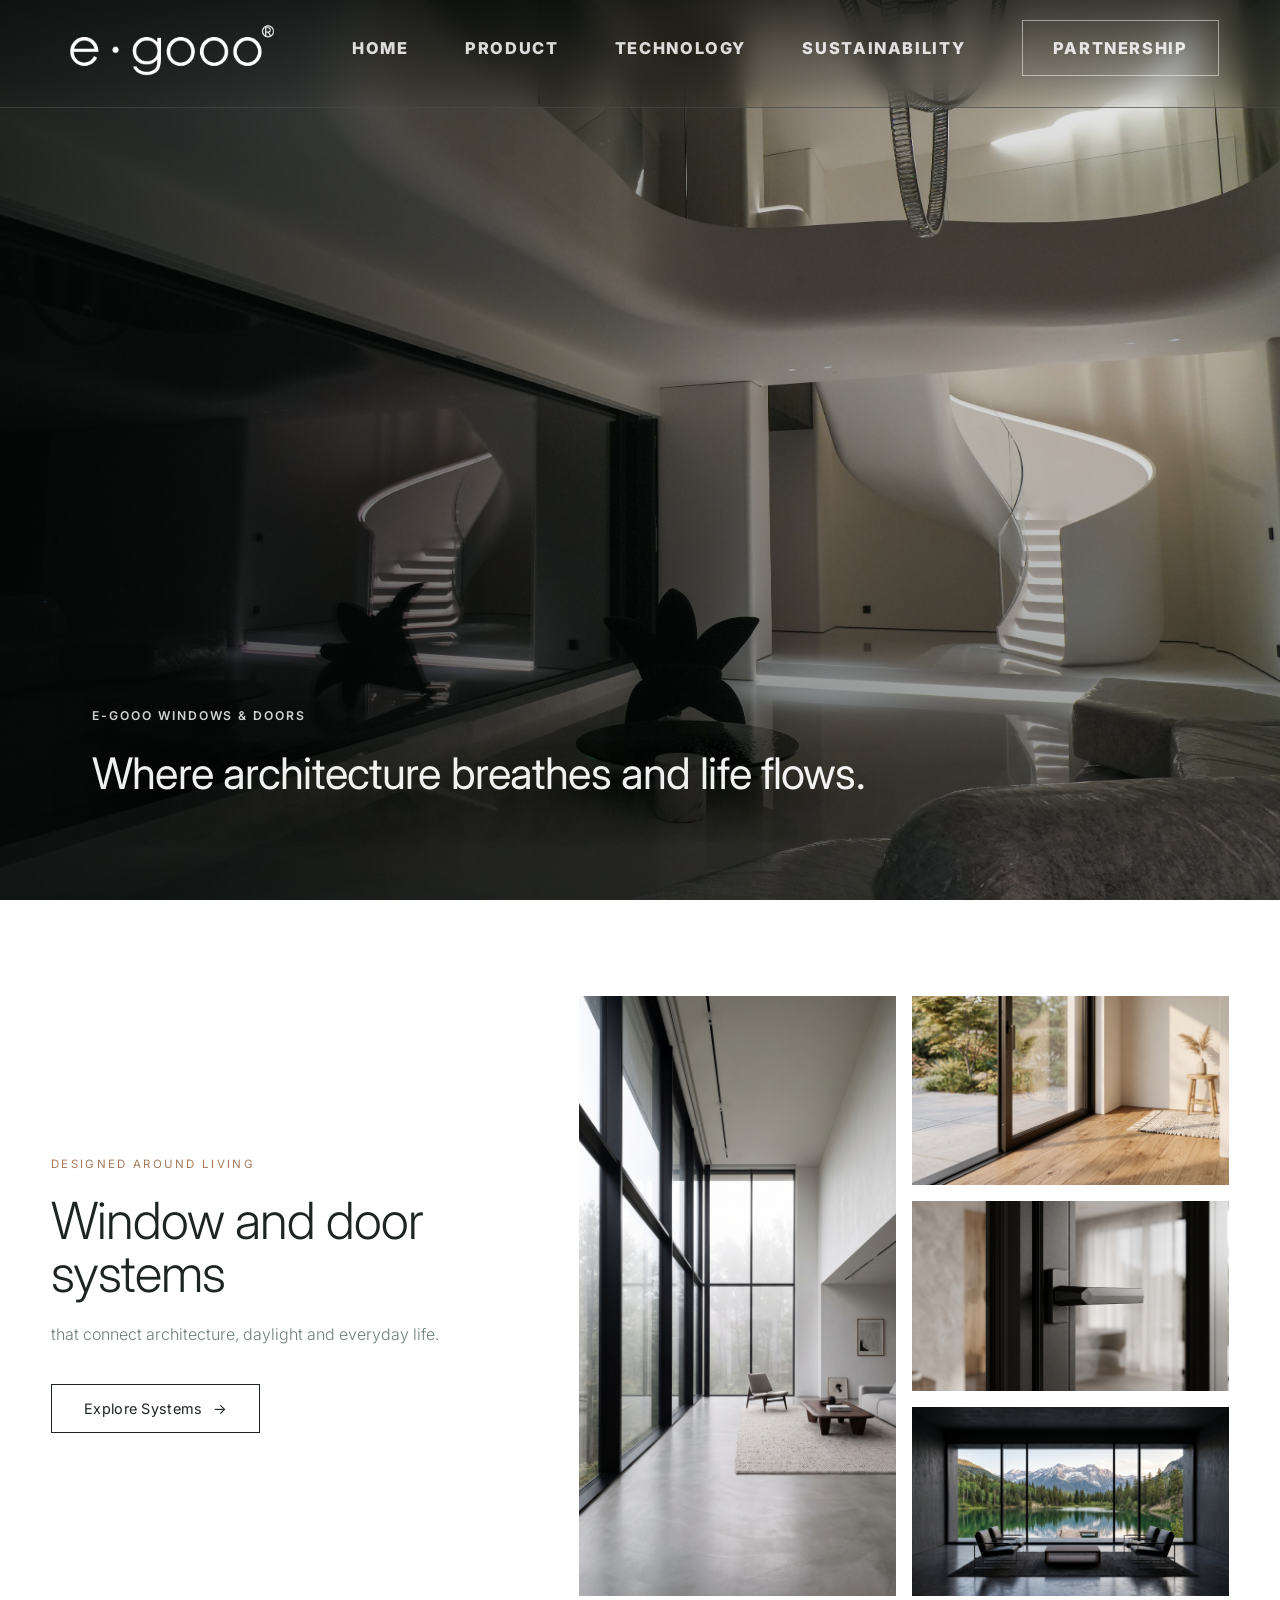
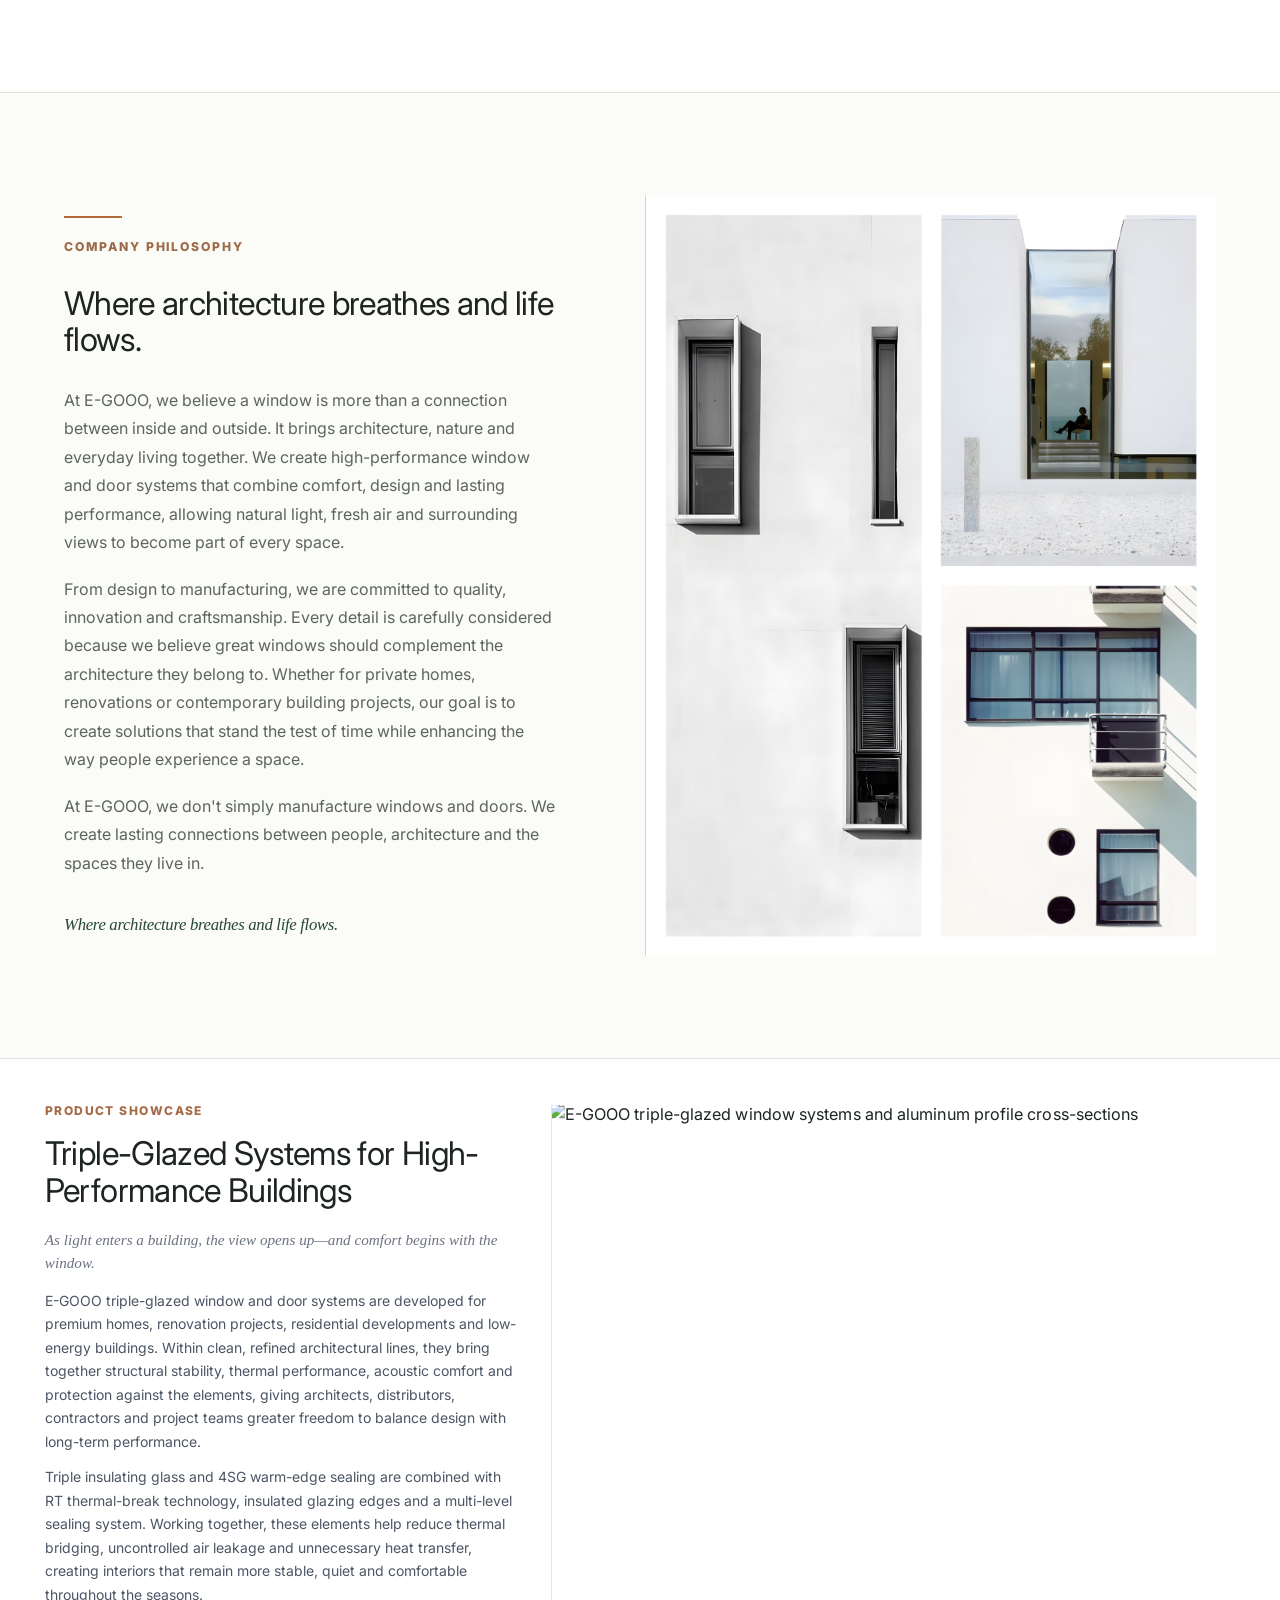
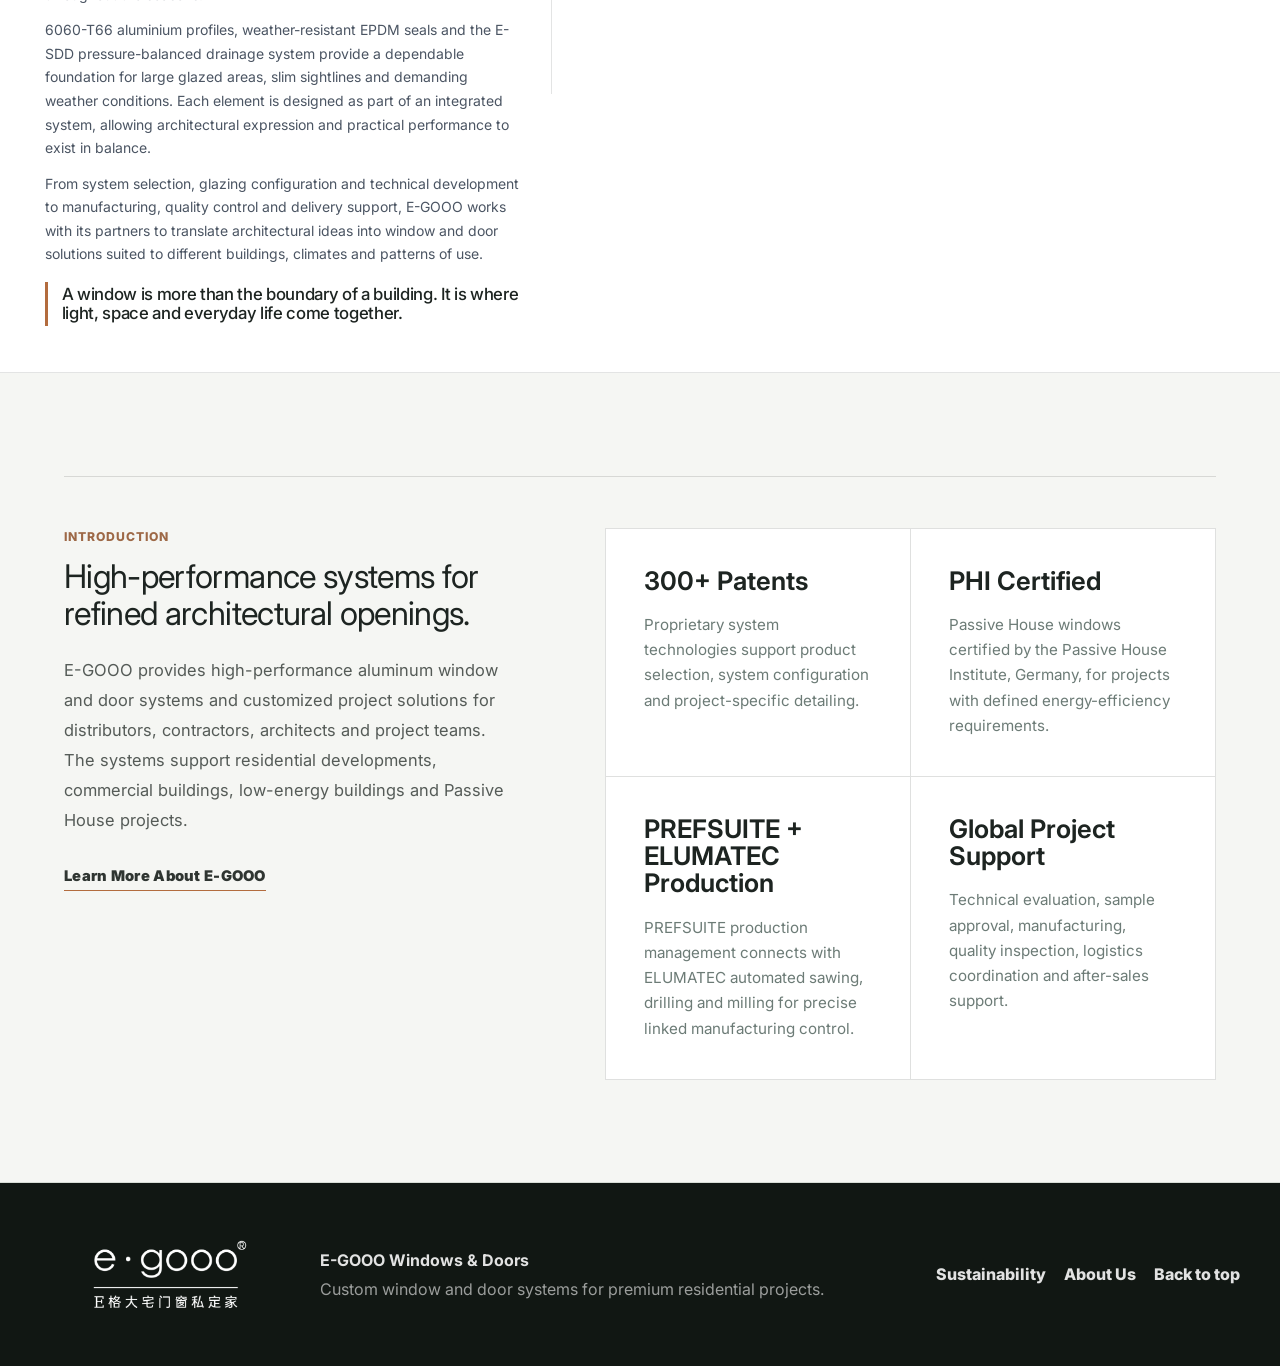
==== commit 46a34958: "Reorganize homepage and product sections" ====
--- a/index.html
+++ b/index.html
@@ -11,8 +11,8 @@
     <link rel="icon" href="favicon.ico" sizes="any">
     <link rel="icon" type="image/png" href="assets/brand/e-gooo-favicon.png">
     <link rel="apple-touch-icon" href="assets/brand/apple-touch-icon.png">
-    <link rel="stylesheet" href="styles.css?v=20260814-product-airy">
-    <script src="app.js?v=20260814-portfolio" defer></script>
+    <link rel="stylesheet" href="styles.css?v=20260814-technology-hero">
+    <script src="app.js?v=20260814-no-product-contact" defer></script>
   </head>
   <body>
     <header class="site-header" data-header>
@@ -64,6 +64,94 @@
         </div>
       </section>
 
+      <section class="section company-philosophy-section" id="company-philosophy" aria-labelledby="company-philosophy-title">
+        <div class="company-philosophy">
+          <div class="company-philosophy-copy">
+            <div class="section-kicker">Company Philosophy</div>
+            <h2 id="company-philosophy-title">Where architecture breathes and life flows.</h2>
+            <div class="philosophy-body">
+              <p>
+                At E-GOOO, we believe a window is more than a connection between inside and outside.
+                It brings architecture, nature and everyday living together. We create high-performance
+                window and door systems that combine comfort, design and lasting performance, allowing
+                natural light, fresh air and surrounding views to become part of every space.
+              </p>
+              <p>
+                From design to manufacturing, we are committed to quality, innovation and craftsmanship.
+                Every detail is carefully considered because we believe great windows should complement
+                the architecture they belong to. Whether for private homes, renovations or contemporary
+                building projects, our goal is to create solutions that stand the test of time while
+                enhancing the way people experience a space.
+              </p>
+              <p>
+                At E-GOOO, we don't simply manufacture windows and doors. We create lasting connections
+                between people, architecture and the spaces they live in.
+              </p>
+            </div>
+            <p class="philosophy-signature">Where architecture breathes and life flows.</p>
+          </div>
+          <figure class="company-philosophy-media">
+            <img
+              src="assets/philosophy/e-gooo-architectural-window-designs.jpg"
+              alt="E-GOOO architectural window designs"
+              loading="lazy"
+            >
+          </figure>
+        </div>
+      </section>
+
+      <section class="section product-showcase-section" id="triple-glazed-systems" aria-labelledby="triple-glazed-title">
+        <div class="product-showcase">
+          <div class="product-showcase-copy">
+            <div class="section-kicker">Product Showcase</div>
+            <h2 id="triple-glazed-title">Triple-Glazed Systems for High-Performance Buildings</h2>
+            <p class="product-showcase-subhead">
+              As light enters a building, the view opens up&mdash;and comfort begins with the window.
+            </p>
+            <div class="product-showcase-body">
+              <p>
+                E-GOOO triple-glazed window and door systems are developed for premium homes,
+                renovation projects, residential developments and low-energy buildings. Within
+                clean, refined architectural lines, they bring together structural stability,
+                thermal performance, acoustic comfort and protection against the elements, giving
+                architects, distributors, contractors and project teams greater freedom to balance
+                design with long-term performance.
+              </p>
+              <p>
+                Triple insulating glass and 4SG warm-edge sealing are combined with RT thermal-break
+                technology, insulated glazing edges and a multi-level sealing system. Working together,
+                these elements help reduce thermal bridging, uncontrolled air leakage and unnecessary
+                heat transfer, creating interiors that remain more stable, quiet and comfortable
+                throughout the seasons.
+              </p>
+              <p>
+                6060-T66 aluminium profiles, weather-resistant EPDM seals and the E-SDD
+                pressure-balanced drainage system provide a dependable foundation for large glazed
+                areas, slim sightlines and demanding weather conditions. Each element is designed
+                as part of an integrated system, allowing architectural expression and practical
+                performance to exist in balance.
+              </p>
+              <p>
+                From system selection, glazing configuration and technical development to
+                manufacturing, quality control and delivery support, E-GOOO works with its partners
+                to translate architectural ideas into window and door solutions suited to different
+                buildings, climates and patterns of use.
+              </p>
+            </div>
+            <blockquote>
+              A window is more than the boundary of a building. It is where light, space and everyday life come together.
+            </blockquote>
+          </div>
+          <figure class="product-showcase-media">
+            <img
+              src="assets/product-showcase/e-gooo-triple-glazed-systems.jpg"
+              alt="E-GOOO triple-glazed window systems and aluminum profile cross-sections"
+              loading="lazy"
+            >
+          </figure>
+        </div>
+      </section>
+
       <section class="section home-intro" aria-label="E-GOOO introduction">
         <div class="home-intro-layout">
           <div class="home-intro-summary">
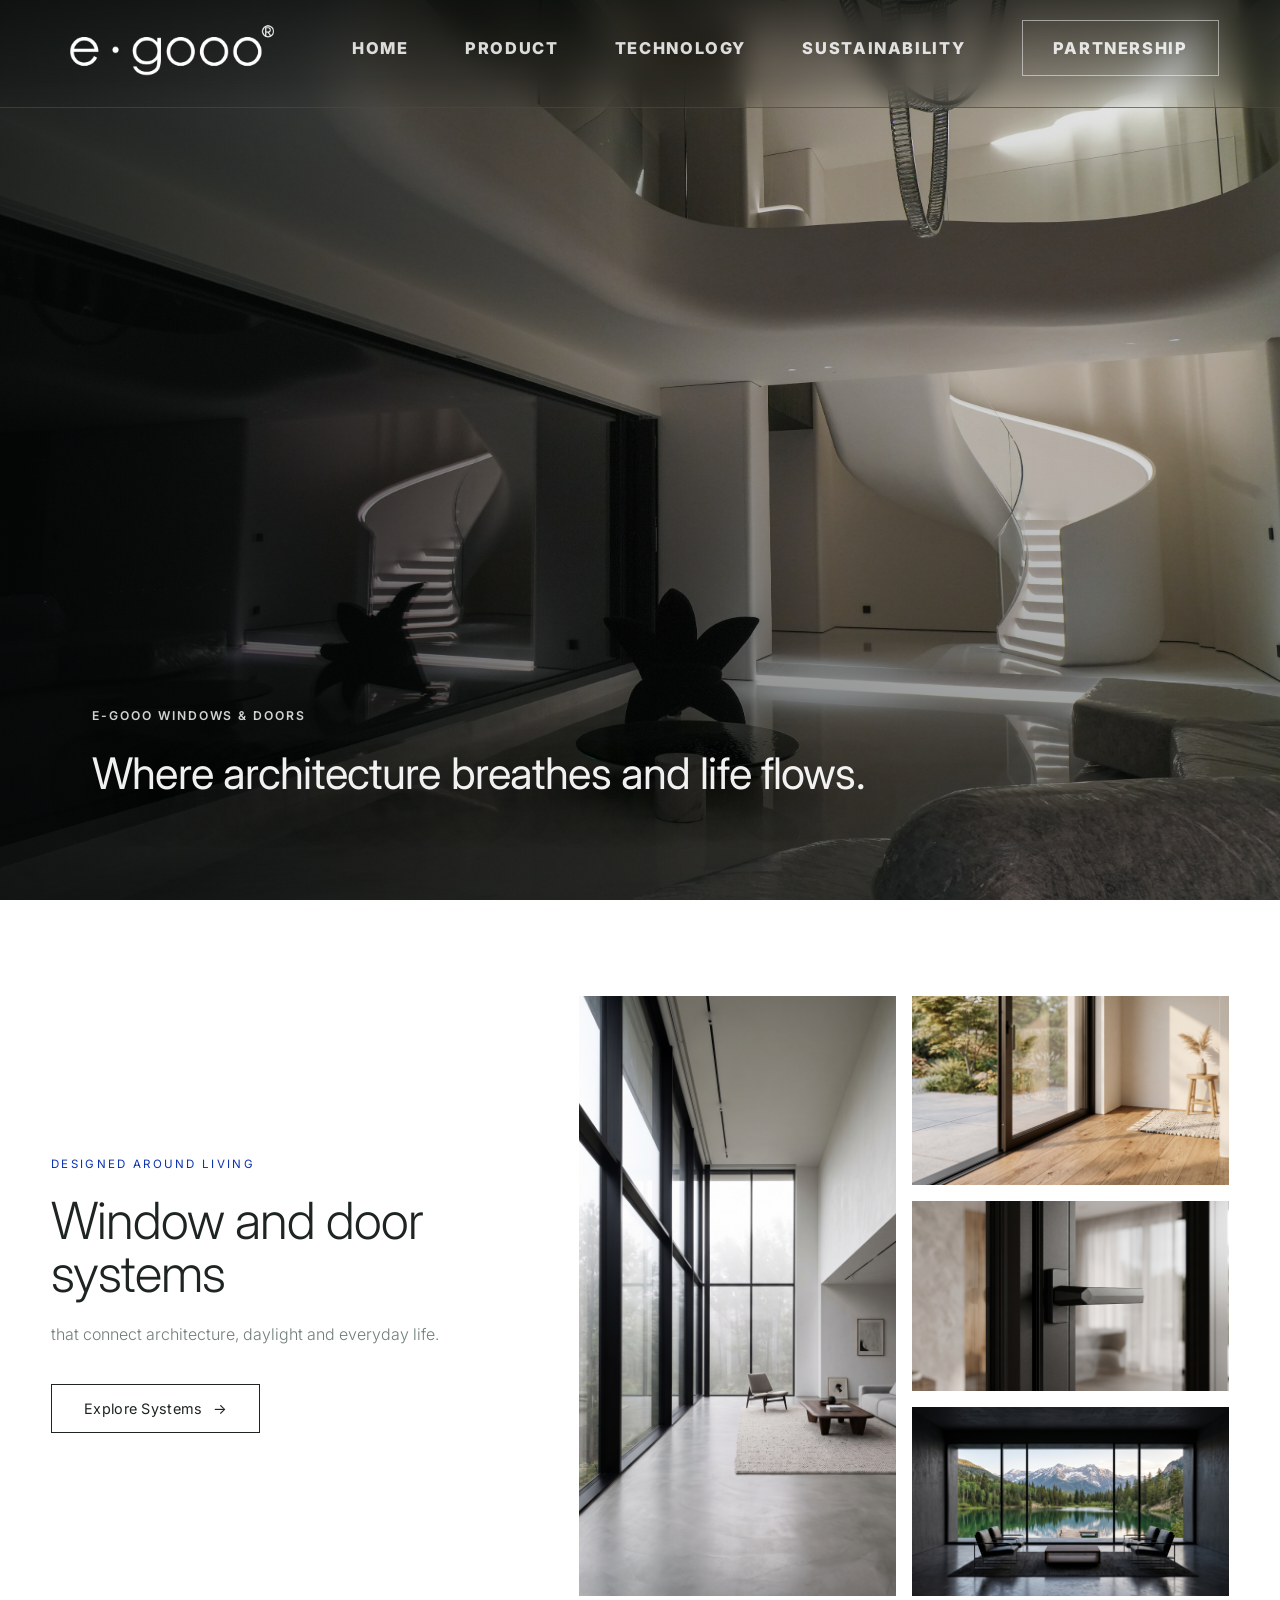
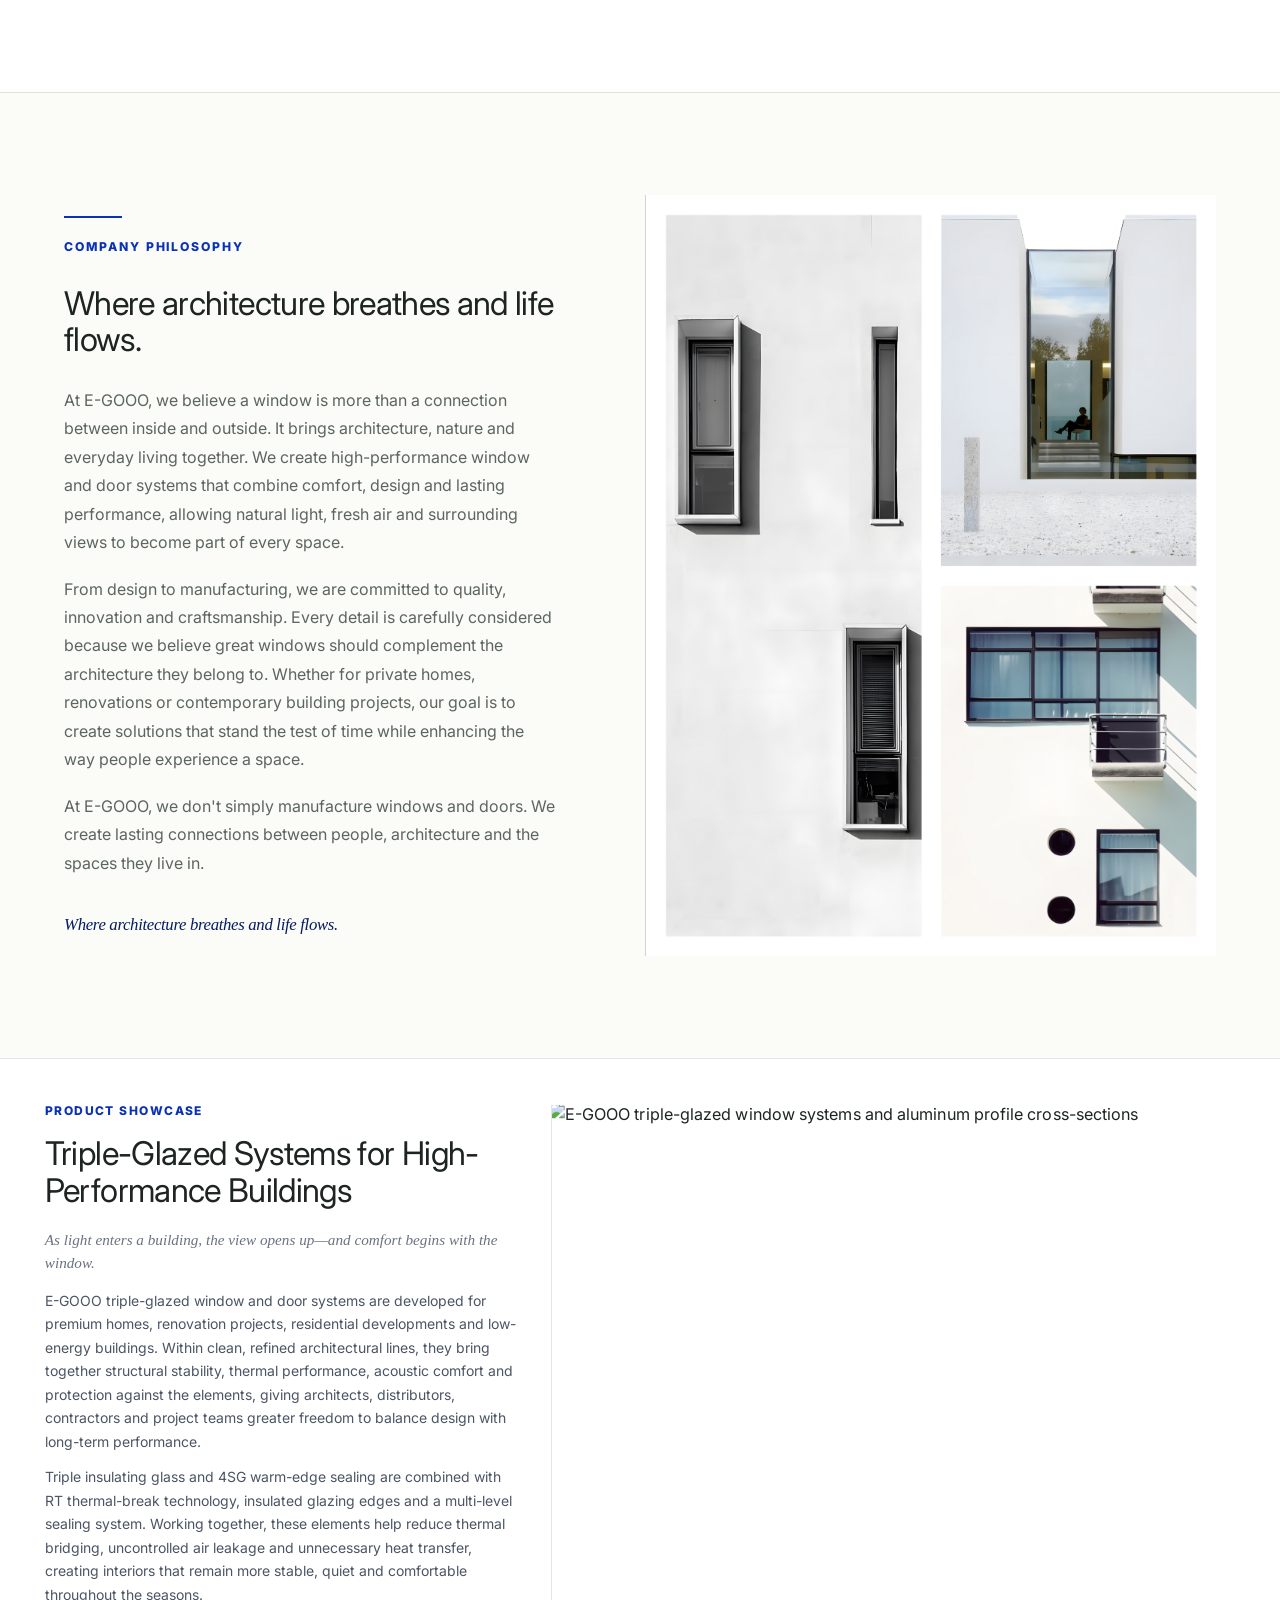
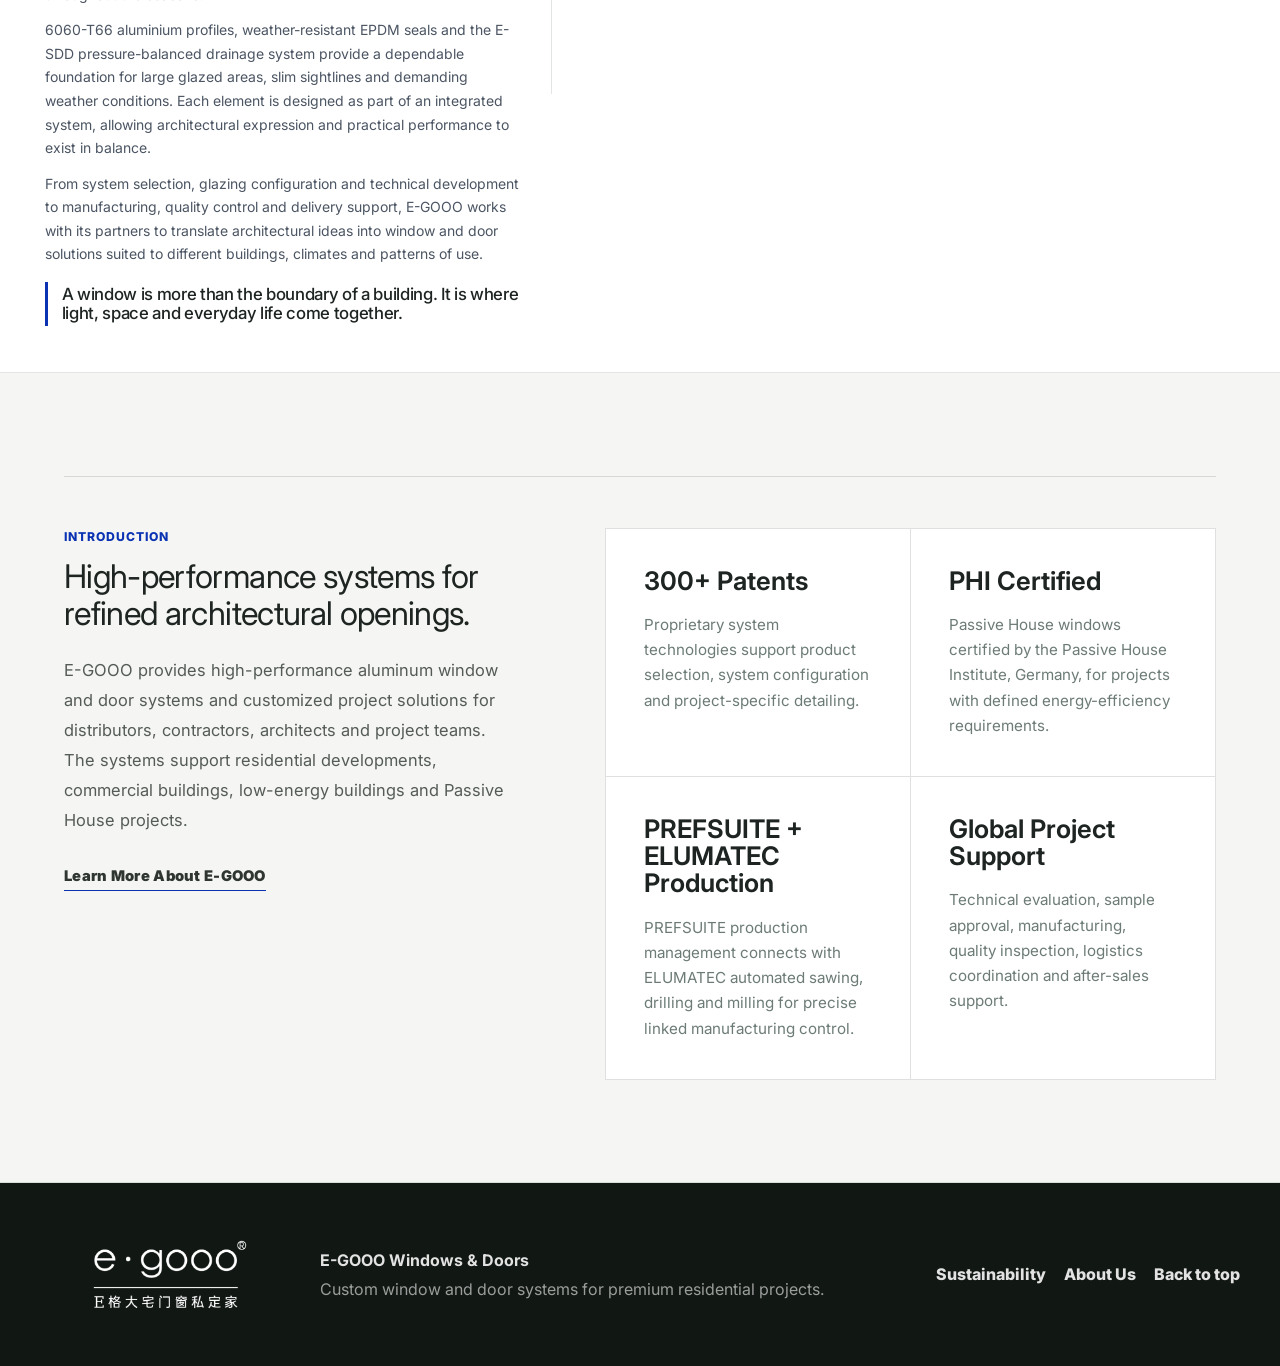
==== commit e10a4f18: "Deploy Apple-style product portfolio" ====
--- a/index.html
+++ b/index.html
@@ -11,7 +11,7 @@
     <link rel="icon" href="favicon.ico" sizes="any">
     <link rel="icon" type="image/png" href="assets/brand/e-gooo-favicon.png">
     <link rel="apple-touch-icon" href="assets/brand/apple-touch-icon.png">
-    <link rel="stylesheet" href="styles.css?v=20260814-technology-hero">
+    <link rel="stylesheet" href="styles.css?v=20260821-brand-blue-global">
     <script src="app.js?v=20260814-no-product-contact" defer></script>
   </head>
   <body>
--- a/styles.css
+++ b/styles.css
@@ -7,9 +7,12 @@
   --soft: #f4f6f2;
   --paper: #ffffff;
   --line: #d7ddd6;
-  --green: #41685b;
-  --green-dark: #28463c;
-  --copper: #b36c3e;
+  --brand-blue: #0a32b3;
+  --brand-blue-dark: #061b62;
+  --brand-blue-light: #9fb3ff;
+  --green: var(--brand-blue);
+  --green-dark: var(--brand-blue-dark);
+  --copper: var(--brand-blue);
   --mist: #e8eee8;
   --shadow: 0 18px 44px rgba(29, 36, 33, 0.12);
 }
@@ -943,7 +946,7 @@
   padding: 22px;
   color: var(--ink);
   background:
-    linear-gradient(145deg, rgba(68, 104, 89, 0.09), rgba(190, 107, 54, 0.08)),
+    linear-gradient(145deg, rgba(10, 50, 179, 0.08), rgba(10, 50, 179, 0.035)),
     #fff;
   box-shadow: 0 10px 30px rgba(29, 36, 33, 0.05);
   transition: border-color 160ms ease, box-shadow 160ms ease, transform 160ms ease;
@@ -952,7 +955,7 @@
 .product-family-card:hover,
 .product-family-card:focus-visible,
 .product-family-card.is-active {
-  border-color: rgba(68, 104, 89, 0.42);
+  border-color: rgba(10, 50, 179, 0.36);
   box-shadow: 0 18px 42px rgba(29, 36, 33, 0.1);
   transform: translateY(-2px);
 }
@@ -2803,7 +2806,7 @@
 .news-item span,
 .cooperation-benefits span,
 .partnership-copy-grid span {
-  color: #9d6846;
+  color: var(--brand-blue);
   letter-spacing: 0.08em;
 }
 
@@ -2917,6 +2920,44 @@
   line-height: 1.7;
 }
 
+.sustainability-page .site-nav [aria-current="page"] {
+  color: var(--copper);
+}
+
+.sustainability-hero {
+  min-height: min(82svh, 820px);
+  align-items: center;
+  padding-top: 150px;
+  padding-bottom: 92px;
+}
+
+.sustainability-hero .page-hero-image {
+  object-position: center center;
+}
+
+.sustainability-hero .page-hero-shade {
+  background:
+    linear-gradient(90deg, rgba(7, 11, 9, 0.82), rgba(7, 11, 9, 0.48) 38%, rgba(7, 11, 9, 0.14) 72%, rgba(7, 11, 9, 0.04)),
+    linear-gradient(0deg, rgba(7, 11, 9, 0.48), rgba(7, 11, 9, 0.08) 56%, rgba(7, 11, 9, 0.22));
+}
+
+.sustainability-hero .page-hero-content {
+  max-width: 1120px;
+}
+
+.sustainability-hero h1 {
+  max-width: 620px;
+  color: #fff;
+  font-weight: 300 !important;
+  text-shadow: 0 18px 42px rgba(0, 0, 0, 0.42);
+}
+
+.sustainability-hero p {
+  max-width: 560px;
+  color: rgba(255, 255, 255, 0.82);
+  text-shadow: 0 10px 28px rgba(0, 0, 0, 0.35);
+}
+
 .product-page-section {
   background: #fff;
 }
@@ -3069,7 +3110,7 @@
   top: 0.78em;
   width: 4px;
   height: 4px;
-  background: rgba(65, 104, 91, 0.82);
+  background: rgba(10, 50, 179, 0.82);
 }
 
 .text-button {
@@ -3107,7 +3148,7 @@
 .site-footer a:hover,
 .site-footer a:focus-visible,
 .site-footer [aria-current="page"] {
-  color: #d8a178;
+  color: var(--brand-blue-light);
 }
 
 @media (max-width: 1120px) {
@@ -3238,7 +3279,7 @@
 .text-button:focus-visible,
 .filter-button:focus-visible,
 .menu-button:focus-visible {
-  outline: 2px solid rgba(179, 108, 62, 0.78);
+  outline: 2px solid rgba(10, 50, 179, 0.78);
   outline-offset: 4px;
 }
 
@@ -3264,8 +3305,8 @@
 }
 
 .home-hero-actions .button.primary {
-  border-color: rgba(65, 104, 91, 0.95);
-  background: rgba(65, 104, 91, 0.92);
+  border-color: rgba(10, 50, 179, 0.95);
+  background: rgba(10, 50, 179, 0.92);
 }
 
 .home-hero-actions .button.secondary {
@@ -3276,13 +3317,13 @@
 
 .home-hero-actions .button.primary:hover,
 .home-hero-actions .button.primary:focus-visible {
-  background: rgba(40, 70, 60, 0.96);
+  background: rgba(6, 27, 98, 0.96);
 }
 
 .home-hero-actions .button.secondary:hover,
 .home-hero-actions .button.secondary:focus-visible {
-  border-color: rgba(216, 161, 120, 0.78);
-  background: rgba(179, 108, 62, 0.22);
+  border-color: rgba(159, 179, 255, 0.78);
+  background: rgba(10, 50, 179, 0.22);
 }
 
 .photo-showcase-copy span {
@@ -3633,7 +3674,7 @@
 
 .system-entrance-head span,
 .system-entrance-card span {
-  color: #9d6846;
+  color: var(--brand-blue);
   font-size: 0.74rem;
   font-weight: 900;
   letter-spacing: 0.11em;
@@ -3713,7 +3754,7 @@
 
 .system-entrance-card:hover small,
 .system-entrance-card:focus-visible small {
-  color: #9d6846;
+  color: var(--brand-blue);
 }
 
 .photo-showcase {
@@ -3731,7 +3772,7 @@
   width: 42px;
   height: 2px;
   margin-bottom: 26px;
-  background: #9d6846;
+  background: var(--brand-blue);
 }
 
 .photo-showcase-grid {
@@ -4118,7 +4159,7 @@
 
 .product-showcase-section .section-kicker {
   margin-bottom: 4px;
-  color: #a66b45;
+  color: var(--brand-blue);
   font-size: 0.75rem;
   font-weight: 800;
   letter-spacing: 0.12em;
@@ -4621,7 +4662,7 @@
 
 .living-feature-eyebrow {
   margin: 0 0 24px;
-  color: #a67b5b;
+  color: var(--brand-blue);
   font-size: 0.72rem;
   font-weight: 400;
   letter-spacing: 0.2em;
@@ -4739,3 +4780,1631 @@
     height: min(230px, 58vw);
   }
 }
+
+/* Editorial product portfolio layout */
+.product-portfolio-grid {
+  display: grid !important;
+  grid-template-columns: repeat(12, minmax(0, 1fr)) !important;
+  align-items: start;
+  gap: clamp(58px, 7vw, 104px) clamp(44px, 5vw, 82px) !important;
+  max-width: 1360px;
+}
+
+.product-portfolio-card {
+  grid-column: span 6;
+  display: grid !important;
+  grid-template-columns: minmax(160px, 0.42fr) minmax(0, 1fr);
+  align-items: center;
+  gap: clamp(28px, 3.6vw, 52px);
+  border: 0 !important;
+  border-top: 1px solid rgba(29, 36, 33, 0.11) !important;
+  border-radius: 0 !important;
+  padding: clamp(34px, 4vw, 56px) 0 clamp(40px, 5vw, 68px) !important;
+  background: transparent !important;
+  box-shadow: none !important;
+  overflow: visible !important;
+}
+
+.product-portfolio-card:nth-child(2n + 3):not(.product-card-featured) {
+  margin-top: clamp(22px, 4vw, 58px);
+}
+
+.product-card-featured {
+  grid-column: 1 / -1;
+  grid-template-columns: minmax(420px, 1.12fr) minmax(320px, 0.78fr);
+  gap: clamp(48px, 6vw, 96px);
+  min-height: clamp(460px, 47vw, 620px);
+  border-top: 0 !important;
+  border-bottom: 1px solid rgba(29, 36, 33, 0.13) !important;
+  padding-top: 0 !important;
+  padding-bottom: clamp(54px, 7vw, 92px) !important;
+}
+
+.product-card-media {
+  position: relative;
+  display: flex;
+  align-items: center;
+  justify-content: center;
+  min-height: 210px;
+  background: #f5f6f3;
+  overflow: hidden;
+  isolation: isolate;
+}
+
+.product-card-media::after {
+  position: absolute;
+  inset: 0;
+  z-index: 1;
+  content: "";
+  pointer-events: none;
+  background: linear-gradient(135deg, rgba(255, 255, 255, 0), rgba(29, 36, 33, 0.04));
+  opacity: 0;
+  transition: opacity 520ms ease;
+}
+
+.product-portfolio-card .product-card-media img,
+.product-portfolio-card .product-image-placeholder {
+  display: block;
+  box-sizing: border-box;
+  width: 100% !important;
+  height: 100% !important;
+  min-height: inherit;
+  flex: 0 0 auto !important;
+  aspect-ratio: auto !important;
+  background: transparent !important;
+}
+
+.product-portfolio-card .product-card-media img {
+  object-fit: contain !important;
+  padding: clamp(24px, 4vw, 52px) !important;
+  transition:
+    transform 900ms cubic-bezier(0.2, 0, 0.2, 1),
+    filter 900ms cubic-bezier(0.2, 0, 0.2, 1);
+}
+
+.product-card-featured .product-card-media {
+  min-height: clamp(420px, 44vw, 610px);
+}
+
+.product-card-featured .product-card-media img {
+  padding: clamp(18px, 3vw, 44px) !important;
+}
+
+.product-portfolio-card .product-image-placeholder {
+  display: flex;
+  align-items: center;
+  justify-content: center;
+  min-height: 210px;
+  background:
+    linear-gradient(135deg, transparent 0 48.8%, rgba(29, 36, 33, 0.12) 49%, rgba(29, 36, 33, 0.12) 51%, transparent 51.2%),
+    linear-gradient(45deg, transparent 0 48.8%, rgba(29, 36, 33, 0.08) 49%, rgba(29, 36, 33, 0.08) 51%, transparent 51.2%),
+    #f5f6f3 !important;
+}
+
+.product-portfolio-card:hover .product-card-media::after,
+.product-portfolio-card:focus-within .product-card-media::after {
+  opacity: 1;
+}
+
+.product-portfolio-card:hover .product-card-media img,
+.product-portfolio-card:focus-within .product-card-media img {
+  transform: scale(1.045);
+  filter: saturate(1.04) contrast(1.02);
+}
+
+.product-portfolio-card .product-body {
+  display: flex !important;
+  flex-direction: column;
+  gap: 0;
+  min-width: 0;
+  max-width: 520px;
+  padding: 0 !important;
+}
+
+.product-portfolio-card .product-tag {
+  color: var(--brand-blue);
+  font-size: 0.68rem;
+  font-weight: 500;
+  letter-spacing: 0.18em;
+  line-height: 1;
+  text-transform: uppercase;
+}
+
+.product-portfolio-card h3 {
+  margin: 18px 0 0 !important;
+  color: var(--ink);
+  font-size: clamp(1.28rem, 1.55vw, 1.72rem) !important;
+  font-weight: 400 !important;
+  letter-spacing: -0.025em !important;
+  line-height: 1.12 !important;
+}
+
+.product-card-featured h3 {
+  max-width: 560px;
+  font-size: clamp(2.25rem, 3.9vw, 4.2rem) !important;
+  font-weight: 300 !important;
+  line-height: 1.02 !important;
+}
+
+.product-portfolio-card p {
+  max-width: 460px;
+  margin: 18px 0 30px !important;
+  color: rgba(86, 103, 97, 0.88);
+  font-size: clamp(0.9rem, 1vw, 1rem);
+  font-weight: 300;
+  line-height: 1.78;
+}
+
+.product-card-featured p {
+  max-width: 520px;
+  margin-top: 24px !important;
+  font-size: clamp(1rem, 1.18vw, 1.12rem);
+  line-height: 1.8;
+}
+
+.product-portfolio-card .product-actions {
+  display: flex;
+  flex-wrap: wrap;
+  gap: 18px;
+  padding-top: 2px !important;
+}
+
+.product-portfolio-card .portfolio-link {
+  position: relative;
+  display: inline-flex;
+  align-items: center;
+  gap: 10px;
+  width: fit-content;
+  border: 0 !important;
+  padding: 0 0 8px !important;
+  color: rgba(29, 36, 33, 0.9);
+  background: transparent;
+  font-size: 0.86rem;
+  font-weight: 400;
+  letter-spacing: 0.035em;
+  line-height: 1;
+  text-decoration: none;
+}
+
+.product-portfolio-card .portfolio-link::after {
+  position: absolute;
+  left: 0;
+  bottom: 0;
+  width: 100%;
+  height: 1px;
+  content: "";
+  background: var(--brand-blue);
+  transform-origin: left center;
+  transition:
+    transform 260ms ease,
+    background 260ms ease;
+}
+
+.product-portfolio-card .portfolio-link .link-arrow {
+  display: inline-block;
+  transition: transform 260ms ease;
+}
+
+.product-portfolio-card .portfolio-link:hover,
+.product-portfolio-card .portfolio-link:focus-visible {
+  color: var(--ink);
+}
+
+.product-portfolio-card .portfolio-link:hover::after,
+.product-portfolio-card .portfolio-link:focus-visible::after {
+  background: var(--ink);
+  transform: scaleX(0.72);
+}
+
+.product-portfolio-card .portfolio-link:hover .link-arrow,
+.product-portfolio-card .portfolio-link:focus-visible .link-arrow {
+  transform: translateX(7px);
+}
+
+@media (max-width: 1120px) {
+  .product-portfolio-grid {
+    grid-template-columns: repeat(8, minmax(0, 1fr)) !important;
+  }
+
+  .product-portfolio-card,
+  .product-card-featured {
+    grid-column: 1 / -1;
+    grid-template-columns: minmax(220px, 0.48fr) minmax(0, 1fr);
+  }
+
+  .product-portfolio-card:nth-child(2n + 3):not(.product-card-featured) {
+    margin-top: 0;
+  }
+}
+
+@media (max-width: 720px) {
+  .product-portfolio-header {
+    grid-template-columns: 1fr !important;
+    gap: 24px !important;
+    max-width: 100%;
+  }
+
+  .product-portfolio-header h2 {
+    max-width: 10.8em;
+    text-wrap: balance;
+  }
+
+  .product-portfolio-grid {
+    gap: 46px !important;
+  }
+
+  .product-portfolio-card,
+  .product-card-featured {
+    grid-template-columns: 1fr;
+    gap: 24px;
+    padding-bottom: 44px !important;
+  }
+
+  .product-card-media,
+  .product-card-featured .product-card-media {
+    min-height: min(360px, 78vw);
+  }
+
+  .product-card-featured h3 {
+    font-size: clamp(2rem, 9vw, 3rem) !important;
+  }
+}
+
+@media (max-width: 460px) {
+  .product-portfolio-header h2 {
+    max-width: 10.2em;
+    font-size: clamp(1.9rem, 8.4vw, 2.24rem) !important;
+  }
+}
+
+/* PANTONE 2738 C product portfolio refinement */
+.product-page-section.product-portfolio-section {
+  padding-top: clamp(82px, 8vw, 136px);
+  padding-bottom: clamp(96px, 9vw, 150px);
+  background:
+    linear-gradient(180deg, #ffffff 0%, #ffffff 58%, rgba(10, 50, 179, 0.035) 100%);
+}
+
+.product-portfolio-header {
+  max-width: 1380px;
+  margin-bottom: clamp(44px, 5vw, 82px);
+}
+
+.product-portfolio-header .section-kicker {
+  color: var(--brand-blue);
+}
+
+.product-portfolio-header h2 {
+  max-width: 680px;
+}
+
+.product-portfolio-header p {
+  max-width: 390px;
+  color: rgba(29, 36, 33, 0.52);
+  font-weight: 300;
+  line-height: 1.75;
+}
+
+.product-portfolio-tabs {
+  max-width: 1380px;
+  margin-bottom: clamp(52px, 5vw, 86px);
+  border-bottom-color: rgba(10, 50, 179, 0.14);
+}
+
+.product-portfolio-tabs .filter-button {
+  color: rgba(29, 36, 33, 0.42);
+  font-weight: 400;
+  letter-spacing: 0.015em;
+  transition:
+    color 180ms ease,
+    box-shadow 180ms ease;
+}
+
+.product-portfolio-tabs .filter-button.is-active,
+.product-portfolio-tabs .filter-button:hover,
+.product-portfolio-tabs .filter-button:focus-visible {
+  color: var(--brand-blue);
+}
+
+.product-portfolio-tabs .filter-button.is-active {
+  box-shadow: inset 0 -2px 0 var(--brand-blue);
+}
+
+.product-portfolio-grid {
+  max-width: 1380px;
+  gap: clamp(68px, 8vw, 126px) clamp(42px, 5vw, 88px) !important;
+}
+
+.product-portfolio-card {
+  grid-column: span 4;
+  grid-template-columns: 1fr !important;
+  align-items: start;
+  gap: clamp(24px, 3vw, 38px) !important;
+  border-top-color: rgba(10, 50, 179, 0.13) !important;
+  padding: clamp(32px, 3.6vw, 52px) 0 clamp(42px, 5vw, 76px) !important;
+}
+
+.product-portfolio-card:nth-child(2n + 3):not(.product-card-featured) {
+  margin-top: 0;
+}
+
+.product-portfolio-card:not(.product-card-featured):nth-child(6n + 2) {
+  grid-column: span 5;
+}
+
+.product-portfolio-card:not(.product-card-featured):nth-child(6n + 3) {
+  grid-column: span 7;
+}
+
+.product-portfolio-card:not(.product-card-featured):nth-child(6n + 6) {
+  grid-column: span 5;
+}
+
+.product-portfolio-card:not(.product-card-featured):nth-child(6n + 7) {
+  grid-column: span 7;
+}
+
+.product-card-featured {
+  position: relative;
+  grid-column: 1 / -1;
+  grid-template-columns: minmax(360px, 1fr) minmax(320px, 0.76fr) !important;
+  align-items: center;
+  gap: clamp(46px, 6vw, 98px) !important;
+  min-height: clamp(520px, 50vw, 690px);
+  border: 0 !important;
+  padding: clamp(34px, 5vw, 72px) !important;
+  color: #fff;
+  background:
+    radial-gradient(circle at 78% 24%, rgba(255, 255, 255, 0.18), transparent 30%),
+    linear-gradient(135deg, #041246 0%, var(--brand-blue) 58%, #082071 100%) !important;
+  overflow: hidden !important;
+  isolation: isolate;
+}
+
+.product-card-featured::before {
+  position: absolute;
+  inset: 22px;
+  z-index: -1;
+  content: "";
+  border: 1px solid rgba(255, 255, 255, 0.15);
+  pointer-events: none;
+}
+
+.product-card-featured .product-body {
+  order: -1;
+  max-width: 540px;
+}
+
+.product-card-media {
+  min-height: clamp(260px, 30vw, 390px);
+  background:
+    linear-gradient(180deg, rgba(10, 50, 179, 0.035), rgba(10, 50, 179, 0)),
+    transparent;
+}
+
+.product-portfolio-card:not(.product-card-featured) .product-card-media {
+  align-items: center;
+  justify-content: flex-start;
+  min-height: clamp(250px, 24vw, 355px);
+  border-top: 1px solid rgba(29, 36, 33, 0.08);
+  background: transparent;
+}
+
+.product-portfolio-card:not(.product-card-featured):nth-child(6n + 2) .product-card-media,
+.product-portfolio-card:not(.product-card-featured):nth-child(6n + 7) .product-card-media {
+  min-height: clamp(310px, 31vw, 455px);
+}
+
+.product-card-featured .product-card-media {
+  min-height: clamp(430px, 45vw, 600px);
+  overflow: visible;
+  background: transparent !important;
+  box-shadow: none;
+}
+
+.product-portfolio-card .product-card-media img {
+  width: 100% !important;
+  height: 100% !important;
+  padding: clamp(18px, 3.2vw, 42px) !important;
+  object-fit: contain !important;
+  transform-origin: center;
+  transition:
+    transform 0.6s cubic-bezier(0.16, 1, 0.3, 1),
+    filter 0.6s cubic-bezier(0.16, 1, 0.3, 1) !important;
+}
+
+.product-portfolio-card:not(.product-card-featured) .product-card-media img {
+  padding-left: 0 !important;
+  padding-right: clamp(28px, 4vw, 64px) !important;
+}
+
+.product-card-featured .product-card-media img {
+  padding: clamp(8px, 2vw, 28px) !important;
+  filter: drop-shadow(0 34px 44px rgba(0, 0, 0, 0.22));
+}
+
+.product-portfolio-card .product-card-media::after {
+  background: linear-gradient(135deg, rgba(10, 50, 179, 0), rgba(10, 50, 179, 0.08));
+}
+
+.product-portfolio-card:hover .product-card-media img,
+.product-portfolio-card:focus-within .product-card-media img {
+  transform: scale(1.035);
+  filter: saturate(1.05) contrast(1.03);
+}
+
+.product-card-featured:hover .product-card-media img,
+.product-card-featured:focus-within .product-card-media img {
+  filter: drop-shadow(0 38px 48px rgba(0, 0, 0, 0.24)) saturate(1.05) contrast(1.03);
+}
+
+.product-portfolio-card .product-body {
+  max-width: 560px;
+}
+
+.product-portfolio-card .product-tag {
+  display: inline-flex;
+  align-items: center;
+  width: fit-content;
+  color: var(--brand-blue);
+  font-size: 0.66rem;
+  font-weight: 500 !important;
+  letter-spacing: 0.2em;
+}
+
+.product-portfolio-card .product-tag::before {
+  display: inline-block;
+  width: 6px;
+  height: 6px;
+  margin-right: 10px;
+  content: "";
+  background: var(--brand-blue);
+}
+
+.product-card-featured .product-tag {
+  border: 1px solid rgba(255, 255, 255, 0.28);
+  padding: 10px 14px;
+  color: rgba(255, 255, 255, 0.86);
+  background: rgba(255, 255, 255, 0.055);
+  letter-spacing: 0.24em;
+}
+
+.product-card-featured .product-tag::before {
+  background: #fff;
+}
+
+.product-portfolio-card h3 {
+  max-width: 10.8em;
+  margin-top: 20px !important;
+  color: var(--ink);
+  font-weight: 400 !important;
+}
+
+.product-card-featured h3 {
+  max-width: 9.6em;
+  margin-top: clamp(38px, 5vw, 68px) !important;
+  color: #fff;
+  font-size: clamp(2.25rem, 4vw, 4.4rem) !important;
+  font-weight: 300 !important;
+}
+
+.product-portfolio-card p {
+  max-width: 470px;
+  margin-top: 18px !important;
+  margin-bottom: 34px !important;
+  color: rgba(29, 36, 33, 0.58);
+  font-weight: 300;
+  line-height: 1.82;
+}
+
+.product-card-featured p {
+  max-width: 520px;
+  margin-top: 28px !important;
+  margin-bottom: clamp(42px, 5vw, 66px) !important;
+  color: rgba(255, 255, 255, 0.72);
+  font-size: clamp(1rem, 1.18vw, 1.16rem);
+}
+
+.product-portfolio-card .portfolio-link {
+  color: var(--brand-blue);
+  font-size: 0.82rem;
+  font-weight: 500;
+  letter-spacing: 0.08em;
+  text-transform: uppercase;
+}
+
+.product-portfolio-card button.portfolio-link {
+  appearance: none;
+  font-family: inherit;
+  cursor: pointer;
+}
+
+.product-portfolio-card .portfolio-link::after {
+  background: var(--brand-blue);
+}
+
+.product-portfolio-card .portfolio-link:hover,
+.product-portfolio-card .portfolio-link:focus-visible {
+  color: #061b62;
+}
+
+.product-card-featured .portfolio-link {
+  color: #fff;
+}
+
+.product-card-featured .portfolio-link::after {
+  background: rgba(255, 255, 255, 0.78);
+}
+
+.product-card-featured .portfolio-link:hover,
+.product-card-featured .portfolio-link:focus-visible {
+  color: rgba(255, 255, 255, 0.76);
+}
+
+.product-card-featured .product-card-media::after {
+  display: none;
+}
+
+.product-card-featured .product-actions {
+  align-items: center;
+  gap: clamp(18px, 2.4vw, 32px);
+  padding-top: clamp(4px, 1vw, 12px) !important;
+}
+
+.product-card-featured .product-detail-trigger {
+  border: 1px solid rgba(255, 255, 255, 0.92) !important;
+  padding: 15px 22px !important;
+  color: var(--brand-blue) !important;
+  background: #fff !important;
+  letter-spacing: 0.12em;
+  transition:
+    color 220ms ease,
+    background 220ms ease,
+    border-color 220ms ease,
+    transform 220ms ease;
+}
+
+.product-card-featured .product-detail-trigger::after {
+  display: none;
+}
+
+.product-card-featured .product-detail-trigger:hover,
+.product-card-featured .product-detail-trigger:focus-visible {
+  border-color: #fff !important;
+  color: #061b62 !important;
+  background: rgba(255, 255, 255, 0.86) !important;
+  transform: translateY(-1px);
+}
+
+.product-card-featured .product-detail-trigger:hover .link-arrow,
+.product-card-featured .product-detail-trigger:focus-visible .link-arrow {
+  transform: translateX(5px);
+}
+
+.product-card-featured .portfolio-link:not(.product-detail-trigger) {
+  color: rgba(255, 255, 255, 0.84);
+  letter-spacing: 0.1em;
+}
+
+.product-card-featured .portfolio-link:not(.product-detail-trigger):hover,
+.product-card-featured .portfolio-link:not(.product-detail-trigger):focus-visible {
+  color: #fff;
+}
+
+.product-portfolio-card .product-image-placeholder {
+  min-height: inherit;
+  background:
+    linear-gradient(135deg, transparent 0 48.8%, rgba(10, 50, 179, 0.16) 49%, rgba(10, 50, 179, 0.16) 51%, transparent 51.2%),
+    linear-gradient(45deg, transparent 0 48.8%, rgba(10, 50, 179, 0.08) 49%, rgba(10, 50, 179, 0.08) 51%, transparent 51.2%),
+    rgba(10, 50, 179, 0.035) !important;
+}
+
+@media (max-width: 1180px) {
+  .product-portfolio-card,
+  .product-portfolio-card:not(.product-card-featured):nth-child(n) {
+    grid-column: span 6;
+  }
+
+  .product-card-featured {
+    grid-column: 1 / -1;
+    grid-template-columns: 1fr !important;
+  }
+
+  .product-card-featured .product-body {
+    order: 0;
+  }
+}
+
+@media (max-width: 760px) {
+  .product-page-section.product-portfolio-section {
+    padding-top: 64px;
+  }
+
+  .product-portfolio-tabs {
+    gap: 28px;
+  }
+
+  .product-portfolio-tabs .filter-button {
+    flex: 0 0 auto;
+    padding-right: 0;
+  }
+
+  .product-portfolio-card,
+  .product-portfolio-card:not(.product-card-featured):nth-child(n) {
+    grid-column: 1 / -1;
+  }
+
+  .product-card-featured {
+    padding: 28px !important;
+  }
+
+  .product-card-featured::before {
+    inset: 14px;
+  }
+
+  .product-portfolio-card:not(.product-card-featured) .product-card-media,
+  .product-card-featured .product-card-media {
+    min-height: min(360px, 74vw);
+  }
+
+  .product-portfolio-card h3,
+  .product-card-featured h3 {
+    max-width: 100%;
+  }
+
+  .product-portfolio-header h2 {
+    max-width: 8.8em;
+    font-size: clamp(1.9rem, 7.2vw, 2.2rem) !important;
+    overflow-wrap: normal;
+    text-wrap: balance;
+    white-space: normal !important;
+    word-break: normal;
+  }
+}
+
+@media (max-width: 420px) {
+  .product-portfolio-header h2 {
+    max-width: 8.4em;
+    font-size: clamp(1.75rem, 7.4vw, 2rem) !important;
+  }
+}
+
+/* Normalize product visual scale while keeping the editorial grid rhythm */
+.product-portfolio-card:not(.product-card-featured) .product-card-media,
+.product-portfolio-card:not(.product-card-featured):nth-child(6n + 2) .product-card-media,
+.product-portfolio-card:not(.product-card-featured):nth-child(6n + 7) .product-card-media {
+  align-items: center;
+  justify-content: center;
+  height: clamp(300px, 25vw, 380px) !important;
+  min-height: 0 !important;
+  background: rgba(10, 50, 179, 0.018);
+}
+
+.product-portfolio-card:not(.product-card-featured) .product-card-media img {
+  width: auto !important;
+  height: auto !important;
+  max-width: min(320px, 72%) !important;
+  max-height: min(250px, 78%) !important;
+  padding: 0 !important;
+  object-fit: contain !important;
+}
+
+.product-portfolio-card:not(.product-card-featured) .product-card-media img[src*="product-samples"] {
+  max-width: min(320px, 72%) !important;
+  max-height: min(250px, 78%) !important;
+}
+
+.product-portfolio-card:not(.product-card-featured) .product-image-placeholder {
+  width: min(280px, 58%) !important;
+  height: auto !important;
+  min-height: 0 !important;
+  aspect-ratio: 4 / 3 !important;
+  margin: 0 auto;
+  border: 1px solid rgba(10, 50, 179, 0.08);
+  background:
+    linear-gradient(135deg, transparent 0 48.8%, rgba(10, 50, 179, 0.12) 49%, rgba(10, 50, 179, 0.12) 51%, transparent 51.2%),
+    linear-gradient(45deg, transparent 0 48.8%, rgba(10, 50, 179, 0.06) 49%, rgba(10, 50, 179, 0.06) 51%, transparent 51.2%),
+    rgba(10, 50, 179, 0.02) !important;
+}
+
+/* Apple-inspired immersive product portfolio */
+.product-page-section.product-portfolio-section {
+  max-width: none;
+  padding: clamp(80px, 8vw, 130px) 0 0 !important;
+  background: #fff !important;
+}
+
+.product-page-section.product-portfolio-section > .product-portfolio-header,
+.product-page-section.product-portfolio-section > .product-portfolio-tabs {
+  width: min(1180px, calc(100% - 48px));
+  max-width: 1180px;
+  margin-right: auto;
+  margin-left: auto;
+}
+
+.product-portfolio-header {
+  align-items: end;
+  gap: clamp(36px, 7vw, 120px);
+  margin-bottom: clamp(38px, 5vw, 76px) !important;
+}
+
+.product-portfolio-header .section-kicker {
+  color: var(--brand-blue);
+  font-size: 0.72rem;
+  font-weight: 500;
+  letter-spacing: 0.24em;
+}
+
+.product-portfolio-header h2 {
+  max-width: 760px;
+  margin-top: 16px !important;
+  font-size: clamp(2.6rem, 5.4vw, 5.8rem) !important;
+  font-weight: 400 !important;
+  letter-spacing: -0.045em !important;
+  line-height: 0.98 !important;
+}
+
+.product-portfolio-header p {
+  max-width: 380px;
+  color: rgba(29, 36, 33, 0.56);
+  font-size: clamp(1rem, 1.08vw, 1.12rem);
+  font-weight: 300;
+  line-height: 1.7;
+}
+
+.product-portfolio-tabs {
+  gap: clamp(26px, 4vw, 52px);
+  margin-bottom: 0 !important;
+  border-bottom: 1px solid rgba(10, 50, 179, 0.14);
+}
+
+.product-portfolio-tabs .filter-button {
+  padding: 0 0 18px;
+  color: rgba(29, 36, 33, 0.44);
+  font-size: 0.95rem;
+  font-weight: 500;
+  letter-spacing: -0.01em;
+  box-shadow: none;
+}
+
+.product-portfolio-tabs .filter-button.is-active,
+.product-portfolio-tabs .filter-button:hover,
+.product-portfolio-tabs .filter-button:focus-visible {
+  color: var(--brand-blue);
+}
+
+.product-portfolio-tabs .filter-button.is-active {
+  box-shadow: inset 0 -2px 0 var(--brand-blue);
+}
+
+.product-portfolio-grid {
+  display: flex !important;
+  flex-direction: column;
+  gap: 0 !important;
+  width: 100%;
+  max-width: none !important;
+  margin-top: clamp(54px, 6vw, 96px);
+  padding: 0;
+}
+
+.product-portfolio-card,
+.product-card-featured,
+.product-portfolio-card:not(.product-card-featured):nth-child(n) {
+  position: relative;
+  display: grid !important;
+  grid-column: 1 / -1 !important;
+  grid-template-columns: minmax(0, 0.84fr) minmax(360px, 1.16fr) !important;
+  align-items: center;
+  gap: clamp(48px, 8vw, 128px) !important;
+  width: 100%;
+  min-height: clamp(640px, 78vh, 900px);
+  margin: 0 !important;
+  border: 0 !important;
+  box-shadow: none !important;
+  padding: clamp(86px, 10vw, 150px) max(6vw, calc((100vw - 1380px) / 2)) !important;
+  color: var(--ink);
+  background: #fff !important;
+  overflow: hidden !important;
+  isolation: isolate;
+}
+
+.product-portfolio-card::before,
+.product-card-featured::before {
+  display: none !important;
+}
+
+.product-card-featured,
+.product-portfolio-card:nth-child(4n + 1) {
+  color: #fff;
+  background:
+    radial-gradient(circle at 72% 20%, rgba(255, 255, 255, 0.16), transparent 30%),
+    linear-gradient(135deg, #041246 0%, var(--brand-blue) 58%, #061a64 100%) !important;
+}
+
+.product-portfolio-card:nth-child(4n + 2):not(.product-card-featured) {
+  background: #f6f8ff !important;
+}
+
+.product-portfolio-card:nth-child(4n + 3):not(.product-card-featured) {
+  color: #fff;
+  background: #071126 !important;
+}
+
+.product-portfolio-card:nth-child(4n + 4):not(.product-card-featured) {
+  background: #fff !important;
+}
+
+.product-portfolio-card .product-body {
+  order: 1;
+  max-width: 580px;
+  padding: 0 !important;
+}
+
+.product-portfolio-card .product-card-media,
+.product-card-featured .product-card-media,
+.product-portfolio-card:not(.product-card-featured) .product-card-media,
+.product-portfolio-card:not(.product-card-featured):nth-child(6n + 2) .product-card-media,
+.product-portfolio-card:not(.product-card-featured):nth-child(6n + 7) .product-card-media {
+  order: 2;
+  display: flex;
+  align-items: center;
+  justify-content: center;
+  width: 100%;
+  height: auto !important;
+  min-height: clamp(420px, 48vw, 660px) !important;
+  border: 0 !important;
+  background: transparent !important;
+  box-shadow: none !important;
+  overflow: visible !important;
+}
+
+.product-portfolio-card:nth-child(even):not(.product-card-featured) .product-body {
+  order: 2;
+}
+
+.product-portfolio-card:nth-child(even):not(.product-card-featured) .product-card-media {
+  order: 1;
+}
+
+.product-portfolio-card .product-card-media::after,
+.product-card-featured .product-card-media::after {
+  display: none !important;
+}
+
+.product-portfolio-card .product-card-media img,
+.product-card-featured .product-card-media img,
+.product-portfolio-card:not(.product-card-featured) .product-card-media img,
+.product-portfolio-card:not(.product-card-featured) .product-card-media img[src*="product-samples"] {
+  width: auto !important;
+  height: auto !important;
+  max-width: min(760px, 92%) !important;
+  max-height: min(620px, 86%) !important;
+  padding: 0 !important;
+  object-fit: contain !important;
+  transform-origin: center center;
+  filter: drop-shadow(0 32px 54px rgba(3, 10, 34, 0.18));
+  transition:
+    transform 0.75s cubic-bezier(0.16, 1, 0.3, 1),
+    filter 0.75s cubic-bezier(0.16, 1, 0.3, 1) !important;
+}
+
+.product-card-featured .product-card-media img {
+  max-width: min(840px, 94%) !important;
+  max-height: min(660px, 90%) !important;
+  filter: drop-shadow(0 42px 70px rgba(0, 0, 0, 0.26));
+}
+
+.product-portfolio-card:hover .product-card-media img,
+.product-portfolio-card:focus-within .product-card-media img,
+.product-card-featured:hover .product-card-media img,
+.product-card-featured:focus-within .product-card-media img {
+  transform: scale(1.035);
+  filter: drop-shadow(0 38px 68px rgba(3, 10, 34, 0.22)) saturate(1.04) contrast(1.02);
+}
+
+.product-portfolio-card .product-image-placeholder {
+  position: relative;
+  width: min(640px, 82%) !important;
+  min-height: 0 !important;
+  aspect-ratio: 16 / 10 !important;
+  border: 1px solid rgba(10, 50, 179, 0.14);
+  background: transparent !important;
+}
+
+.product-portfolio-card .product-image-placeholder::before,
+.product-portfolio-card .product-image-placeholder::after {
+  position: absolute;
+  inset: 50% auto auto 50%;
+  width: 84%;
+  height: 1px;
+  content: "";
+  background: rgba(10, 50, 179, 0.18);
+  transform-origin: center;
+}
+
+.product-portfolio-card .product-image-placeholder::before {
+  transform: translate(-50%, -50%) rotate(38deg);
+}
+
+.product-portfolio-card .product-image-placeholder::after {
+  transform: translate(-50%, -50%) rotate(-38deg);
+}
+
+.product-portfolio-card:nth-child(4n + 1) .product-image-placeholder,
+.product-portfolio-card:nth-child(4n + 3) .product-image-placeholder {
+  border-color: rgba(255, 255, 255, 0.18);
+}
+
+.product-portfolio-card:nth-child(4n + 1) .product-image-placeholder::before,
+.product-portfolio-card:nth-child(4n + 1) .product-image-placeholder::after,
+.product-portfolio-card:nth-child(4n + 3) .product-image-placeholder::before,
+.product-portfolio-card:nth-child(4n + 3) .product-image-placeholder::after {
+  background: rgba(255, 255, 255, 0.16);
+}
+
+.product-portfolio-card .product-tag {
+  display: inline-flex;
+  align-items: center;
+  gap: 10px;
+  width: fit-content;
+  color: var(--brand-blue);
+  font-size: 0.72rem;
+  font-weight: 500 !important;
+  letter-spacing: 0.26em;
+  line-height: 1;
+  text-transform: uppercase;
+}
+
+.product-portfolio-card .product-tag::before {
+  width: 7px;
+  height: 7px;
+  margin: 0;
+  background: currentColor;
+}
+
+.product-portfolio-card:nth-child(4n + 1) .product-tag,
+.product-portfolio-card:nth-child(4n + 3) .product-tag {
+  border: 0;
+  padding: 0;
+  color: rgba(255, 255, 255, 0.76);
+  background: transparent;
+}
+
+.product-portfolio-card h3,
+.product-card-featured h3 {
+  max-width: 9.8em;
+  margin: clamp(28px, 4vw, 54px) 0 0 !important;
+  color: currentColor;
+  font-size: clamp(2.65rem, 5.8vw, 6.4rem) !important;
+  font-weight: 500 !important;
+  letter-spacing: -0.058em !important;
+  line-height: 0.95 !important;
+}
+
+.product-portfolio-card p,
+.product-card-featured p {
+  max-width: 560px;
+  margin: clamp(24px, 3vw, 38px) 0 clamp(34px, 4vw, 58px) !important;
+  color: rgba(29, 36, 33, 0.58);
+  font-size: clamp(1.05rem, 1.45vw, 1.35rem);
+  font-weight: 300;
+  letter-spacing: -0.015em;
+  line-height: 1.55;
+}
+
+.product-portfolio-card:nth-child(4n + 1) p,
+.product-portfolio-card:nth-child(4n + 3) p {
+  color: rgba(255, 255, 255, 0.68);
+}
+
+.product-portfolio-card .product-actions,
+.product-card-featured .product-actions {
+  display: flex;
+  flex-wrap: wrap;
+  gap: clamp(20px, 3vw, 38px);
+  align-items: center;
+  padding: 0 !important;
+}
+
+.product-portfolio-card .portfolio-link,
+.product-portfolio-card button.portfolio-link,
+.product-card-featured .portfolio-link,
+.product-card-featured .product-detail-trigger,
+.product-card-featured .portfolio-link:not(.product-detail-trigger) {
+  position: relative;
+  display: inline-flex;
+  align-items: center;
+  gap: 8px;
+  width: fit-content;
+  border: 0 !important;
+  padding: 0 0 6px !important;
+  color: var(--brand-blue) !important;
+  background: transparent !important;
+  font-size: clamp(0.92rem, 1vw, 1.04rem);
+  font-weight: 400;
+  letter-spacing: -0.01em;
+  line-height: 1;
+  text-decoration: none;
+  text-transform: none;
+  transform: none;
+}
+
+.product-portfolio-card .portfolio-link span:first-child,
+.product-card-featured .portfolio-link span:first-child {
+  text-transform: none;
+}
+
+.product-portfolio-card .portfolio-link::after,
+.product-card-featured .portfolio-link::after,
+.product-card-featured .product-detail-trigger::after {
+  position: absolute;
+  right: 0;
+  bottom: 0;
+  left: 0;
+  display: block !important;
+  width: auto;
+  height: 1px;
+  content: "";
+  background: currentColor;
+  transform: scaleX(0);
+  transform-origin: left center;
+  transition: transform 260ms ease;
+}
+
+.product-portfolio-card:nth-child(4n + 1) .portfolio-link,
+.product-portfolio-card:nth-child(4n + 3) .portfolio-link,
+.product-portfolio-card:nth-child(4n + 1) button.portfolio-link,
+.product-portfolio-card:nth-child(4n + 3) button.portfolio-link {
+  color: #fff !important;
+}
+
+.product-portfolio-card .portfolio-link .link-arrow,
+.product-card-featured .portfolio-link .link-arrow {
+  transition: transform 260ms ease;
+}
+
+.product-portfolio-card .portfolio-link:hover,
+.product-portfolio-card .portfolio-link:focus-visible,
+.product-card-featured .portfolio-link:hover,
+.product-card-featured .portfolio-link:focus-visible {
+  color: currentColor !important;
+  outline: 0;
+}
+
+.product-portfolio-card .portfolio-link:hover::after,
+.product-portfolio-card .portfolio-link:focus-visible::after,
+.product-card-featured .portfolio-link:hover::after,
+.product-card-featured .portfolio-link:focus-visible::after {
+  transform: scaleX(1);
+}
+
+.product-portfolio-card .portfolio-link:hover .link-arrow,
+.product-portfolio-card .portfolio-link:focus-visible .link-arrow,
+.product-card-featured .portfolio-link:hover .link-arrow,
+.product-card-featured .portfolio-link:focus-visible .link-arrow {
+  transform: translateX(5px);
+}
+
+@media (max-width: 1080px) {
+  .product-portfolio-card,
+  .product-card-featured,
+  .product-portfolio-card:not(.product-card-featured):nth-child(n) {
+    grid-template-columns: 1fr !important;
+    min-height: 0;
+    padding: clamp(70px, 10vw, 118px) max(6vw, 28px) !important;
+  }
+
+  .product-portfolio-card .product-body,
+  .product-portfolio-card:nth-child(even):not(.product-card-featured) .product-body {
+    order: 1;
+  }
+
+  .product-portfolio-card .product-card-media,
+  .product-portfolio-card:nth-child(even):not(.product-card-featured) .product-card-media {
+    order: 2;
+    min-height: clamp(330px, 70vw, 560px) !important;
+  }
+}
+
+@media (max-width: 720px) {
+  .product-page-section.product-portfolio-section > .product-portfolio-header,
+  .product-page-section.product-portfolio-section > .product-portfolio-tabs {
+    width: min(100% - 36px, 1180px);
+  }
+
+  .product-portfolio-header {
+    grid-template-columns: 1fr !important;
+    margin-bottom: 34px !important;
+  }
+
+  .product-portfolio-header h2 {
+    max-width: 9.8em;
+    font-size: clamp(2.1rem, 9vw, 3rem) !important;
+  }
+
+  .product-portfolio-tabs {
+    overflow-x: auto;
+    gap: 28px;
+  }
+
+  .product-portfolio-tabs .filter-button {
+    flex: 0 0 auto;
+    white-space: nowrap;
+  }
+
+  .product-portfolio-grid {
+    margin-top: 42px;
+  }
+
+  .product-portfolio-card,
+  .product-card-featured,
+  .product-portfolio-card:not(.product-card-featured):nth-child(n) {
+    padding: 64px 22px !important;
+  }
+
+  .product-portfolio-card h3,
+  .product-card-featured h3 {
+    max-width: 10.4em;
+    font-size: clamp(2.2rem, 12vw, 4rem) !important;
+  }
+
+  .product-portfolio-card p,
+  .product-card-featured p {
+    font-size: 1rem;
+    line-height: 1.62;
+  }
+}
+
+/* Product detail specification sheet */
+.product-dialog {
+  width: min(1280px, calc(100% - 28px));
+  max-height: calc(100svh - 28px);
+  border-radius: 0;
+  background: #f7f8fb;
+  color: var(--ink);
+  box-shadow: 0 34px 90px rgba(2, 9, 34, 0.28);
+}
+
+.product-dialog .dialog-close {
+  z-index: 5;
+  top: 16px;
+  right: 18px;
+  border: 1px solid rgba(255, 255, 255, 0.38);
+  color: #fff;
+  background: rgba(255, 255, 255, 0.12);
+  backdrop-filter: blur(12px);
+}
+
+.product-dialog .dialog-close:hover,
+.product-dialog .dialog-close:focus-visible {
+  color: var(--brand-blue);
+  background: #fff;
+}
+
+.product-dialog .dialog-body {
+  display: block;
+  max-height: calc(100svh - 28px);
+  overflow: auto;
+  background: #f7f8fb;
+}
+
+.product-sheet {
+  min-height: 100%;
+  background: #f7f8fb;
+}
+
+.product-sheet-bar {
+  display: flex;
+  align-items: center;
+  justify-content: space-between;
+  gap: 24px;
+  padding: 22px clamp(24px, 4vw, 52px);
+  color: #fff;
+  background: var(--brand-blue);
+}
+
+.product-sheet-bar-top {
+  padding-right: clamp(72px, 8vw, 120px);
+}
+
+.product-sheet-logo {
+  width: min(170px, 42vw);
+  height: 42px;
+  object-fit: contain;
+  object-position: left center;
+  filter: brightness(0) invert(1);
+}
+
+.product-sheet-bar span,
+.product-sheet-bar strong {
+  margin: 0;
+  font-size: 0.72rem;
+  font-weight: 500;
+  letter-spacing: 0.18em;
+  text-transform: uppercase;
+}
+
+.product-sheet-bar-bottom {
+  align-items: flex-start;
+  flex-direction: column;
+  gap: 8px;
+}
+
+.product-sheet-bar-bottom strong {
+  font-size: 0.82rem;
+  letter-spacing: 0.08em;
+}
+
+.product-sheet-hero {
+  display: grid;
+  grid-template-columns: minmax(0, 1.05fr) minmax(360px, 0.95fr);
+  align-items: center;
+  gap: clamp(36px, 5vw, 72px);
+  padding: clamp(42px, 5.6vw, 78px) clamp(24px, 4.8vw, 72px);
+  background: #fff;
+}
+
+.product-sheet-hero-media {
+  display: grid;
+  gap: 18px;
+  align-content: center;
+  min-height: clamp(360px, 42vw, 540px);
+  padding: clamp(22px, 3vw, 38px);
+  background: #f5f6f8;
+  overflow: hidden;
+}
+
+.product-sheet-image {
+  width: 100%;
+  height: 100%;
+  min-height: 360px;
+  max-height: 520px;
+  object-fit: contain;
+  mix-blend-mode: multiply;
+}
+
+.product-sheet-placeholder {
+  display: grid;
+  place-items: center;
+  align-content: center;
+  gap: 12px;
+  min-height: 360px;
+  color: var(--brand-blue);
+  background:
+    linear-gradient(135deg, transparent 0 49%, rgba(10, 50, 179, 0.18) 49.2% 50.8%, transparent 51%),
+    linear-gradient(45deg, transparent 0 49%, rgba(10, 50, 179, 0.08) 49.2% 50.8%, transparent 51%),
+    #f4f6fb;
+}
+
+.product-sheet-placeholder span {
+  font-size: 0.72rem;
+  letter-spacing: 0.22em;
+}
+
+.product-sheet-placeholder strong {
+  font-size: clamp(1.2rem, 2.2vw, 2rem);
+  font-weight: 500;
+  letter-spacing: -0.02em;
+}
+
+.product-sheet .sample-gallery {
+  grid-template-columns: repeat(auto-fit, minmax(160px, 1fr));
+  padding: 0;
+  background: transparent;
+}
+
+.product-sheet .sample-gallery figure {
+  border-radius: 0;
+  border-color: rgba(10, 50, 179, 0.14);
+  background: #fff;
+}
+
+.product-sheet-copy {
+  max-width: 520px;
+}
+
+.product-sheet-kicker,
+.product-sheet-section-kicker,
+.product-sheet-tech-kicker {
+  display: inline-block;
+  color: var(--brand-blue);
+  font-size: 0.72rem;
+  font-weight: 600;
+  letter-spacing: 0.18em;
+  line-height: 1.3;
+  text-transform: uppercase;
+}
+
+.product-sheet-copy h2 {
+  margin: 22px 0 14px;
+  color: #111818;
+  font-size: clamp(2rem, 3vw, 3.25rem) !important;
+  font-weight: 600 !important;
+  letter-spacing: -0.035em !important;
+  line-height: 1.03 !important;
+}
+
+.product-sheet-copy h3 {
+  margin: 0 0 22px;
+  color: var(--brand-blue);
+  font-size: clamp(1.25rem, 1.65vw, 1.75rem) !important;
+  font-weight: 600 !important;
+  letter-spacing: 0.08em !important;
+  line-height: 1.08 !important;
+  text-transform: uppercase;
+}
+
+.product-sheet-copy p {
+  max-width: 48em;
+  color: #667370;
+  font-size: 1rem;
+  font-weight: 300;
+  line-height: 1.75;
+}
+
+.product-sheet-divider {
+  width: 100%;
+  height: 2px;
+  margin: 30px 0 20px;
+  background: var(--brand-blue);
+}
+
+.product-sheet-badges {
+  display: flex;
+  flex-wrap: wrap;
+  gap: 10px;
+}
+
+.product-sheet-badges span {
+  display: inline-flex;
+  align-items: center;
+  min-height: 36px;
+  border: 1px solid rgba(10, 50, 179, 0.22);
+  padding: 8px 12px;
+  color: #152326;
+  background: #fff;
+  font-size: 0.72rem;
+  font-weight: 600;
+  letter-spacing: 0.12em;
+}
+
+.product-sheet-actions {
+  display: flex;
+  flex-wrap: wrap;
+  gap: 12px;
+  margin-top: 30px;
+}
+
+.product-sheet-actions .button.primary {
+  background: var(--brand-blue);
+}
+
+.product-sheet-actions .button.secondary {
+  border-color: var(--brand-blue);
+  color: var(--brand-blue);
+}
+
+.product-sheet-spec-strip {
+  display: grid;
+  grid-template-columns: repeat(4, minmax(0, 1fr));
+  border-top: 1px solid rgba(10, 50, 179, 0.16);
+  border-bottom: 1px solid rgba(10, 50, 179, 0.16);
+  background: #fbfcff;
+}
+
+.product-sheet-spec {
+  min-height: 132px;
+  border-right: 1px solid rgba(10, 50, 179, 0.14);
+  padding: 28px clamp(18px, 3vw, 38px);
+}
+
+.product-sheet-spec:last-child {
+  border-right: 0;
+}
+
+.product-sheet-spec span {
+  display: block;
+  margin-bottom: 14px;
+  color: #78827f;
+  font-size: 0.7rem;
+  font-weight: 600;
+  letter-spacing: 0.16em;
+  text-transform: uppercase;
+}
+
+.product-sheet-spec strong {
+  display: block;
+  color: #121a1d;
+  font-size: clamp(1.45rem, 2.4vw, 2.35rem);
+  font-weight: 700;
+  letter-spacing: -0.035em;
+  line-height: 1.05;
+}
+
+.product-sheet-technical,
+.product-sheet-detail-columns {
+  padding: clamp(44px, 5vw, 72px) clamp(24px, 4.8vw, 72px);
+}
+
+.product-sheet-technical {
+  background: #f7f8fb;
+}
+
+.product-sheet-technical > h3 {
+  max-width: 660px;
+  margin: 16px 0 34px;
+  color: #111818;
+  font-size: clamp(1.9rem, 2.5vw, 2.65rem) !important;
+  font-weight: 400 !important;
+  letter-spacing: -0.03em !important;
+}
+
+.product-sheet-tech-grid {
+  display: grid;
+  grid-template-columns: repeat(3, minmax(0, 1fr));
+  gap: clamp(18px, 2.4vw, 30px);
+}
+
+.product-sheet-tech-card {
+  display: flex;
+  flex-direction: column;
+  gap: 18px;
+  padding: clamp(20px, 2.8vw, 30px);
+  background: #fff;
+}
+
+.product-sheet-tech-media {
+  display: grid;
+  place-items: center;
+  aspect-ratio: 4 / 3;
+  border: 1px solid rgba(10, 50, 179, 0.13);
+  background: #f7f8fb;
+  overflow: hidden;
+}
+
+.product-sheet-tech-media img {
+  width: 100%;
+  height: 100%;
+  padding: 16px;
+  object-fit: contain;
+  mix-blend-mode: multiply;
+}
+
+.product-sheet-tech-placeholder {
+  width: 100%;
+  min-height: 100%;
+}
+
+.product-sheet-tech-card h4 {
+  margin: 0;
+  color: #111818;
+  font-size: 1.08rem !important;
+  font-weight: 600 !important;
+  letter-spacing: -0.02em !important;
+  line-height: 1.2 !important;
+}
+
+.product-sheet-tech-card p {
+  margin: 0;
+  color: #667370;
+  font-size: 0.9rem;
+  font-weight: 300;
+  line-height: 1.65;
+}
+
+.product-sheet-detail-columns {
+  display: grid;
+  grid-template-columns: minmax(0, 1fr) minmax(0, 1fr);
+  gap: clamp(28px, 5vw, 72px);
+  background: #fff;
+}
+
+.product-sheet-detail-block h3 {
+  margin: 0 0 18px;
+  color: var(--brand-blue);
+  font-size: 0.76rem !important;
+  font-weight: 600 !important;
+  letter-spacing: 0.18em !important;
+  text-transform: uppercase;
+}
+
+.product-sheet-detail-block .spec-table {
+  margin-bottom: 0;
+}
+
+.product-sheet-detail-block .feature-list {
+  margin-bottom: 28px;
+}
+
+.product-sheet-detail-block .color-list {
+  margin-bottom: 0;
+}
+
+@media (max-width: 920px) {
+  .product-dialog {
+    width: min(760px, calc(100% - 20px));
+  }
+
+  .product-sheet-bar,
+  .product-sheet-hero,
+  .product-sheet-technical,
+  .product-sheet-detail-columns {
+    padding-left: 24px;
+    padding-right: 24px;
+  }
+
+  .product-sheet-hero,
+  .product-sheet-tech-grid,
+  .product-sheet-detail-columns {
+    grid-template-columns: 1fr;
+  }
+
+  .product-sheet-spec-strip {
+    grid-template-columns: repeat(2, minmax(0, 1fr));
+  }
+
+  .product-sheet-spec:nth-child(2n) {
+    border-right: 0;
+  }
+}
+
+@media (max-width: 560px) {
+  .product-dialog {
+    width: calc(100% - 12px);
+    max-height: calc(100svh - 12px);
+  }
+
+  .product-dialog .dialog-close {
+    top: 10px;
+    right: 10px;
+  }
+
+  .product-dialog .dialog-body {
+    max-height: calc(100svh - 12px);
+  }
+
+  .product-sheet-bar {
+    align-items: flex-start;
+    flex-direction: column;
+    padding: 18px 18px;
+  }
+
+  .product-sheet-bar-top {
+    padding-right: 64px;
+  }
+
+  .product-sheet-logo {
+    width: 130px;
+    height: 34px;
+  }
+
+  .product-sheet-hero,
+  .product-sheet-technical,
+  .product-sheet-detail-columns {
+    padding: 30px 18px;
+  }
+
+  .product-sheet-hero-media {
+    min-height: 300px;
+    padding: 16px;
+  }
+
+  .product-sheet-image,
+  .product-sheet-placeholder {
+    min-height: 260px;
+  }
+
+  .product-sheet-spec-strip {
+    grid-template-columns: 1fr;
+  }
+
+  .product-sheet-spec {
+    min-height: 0;
+    border-right: 0;
+    border-bottom: 1px solid rgba(10, 50, 179, 0.14);
+  }
+
+  .product-sheet-spec:last-child {
+    border-bottom: 0;
+  }
+}
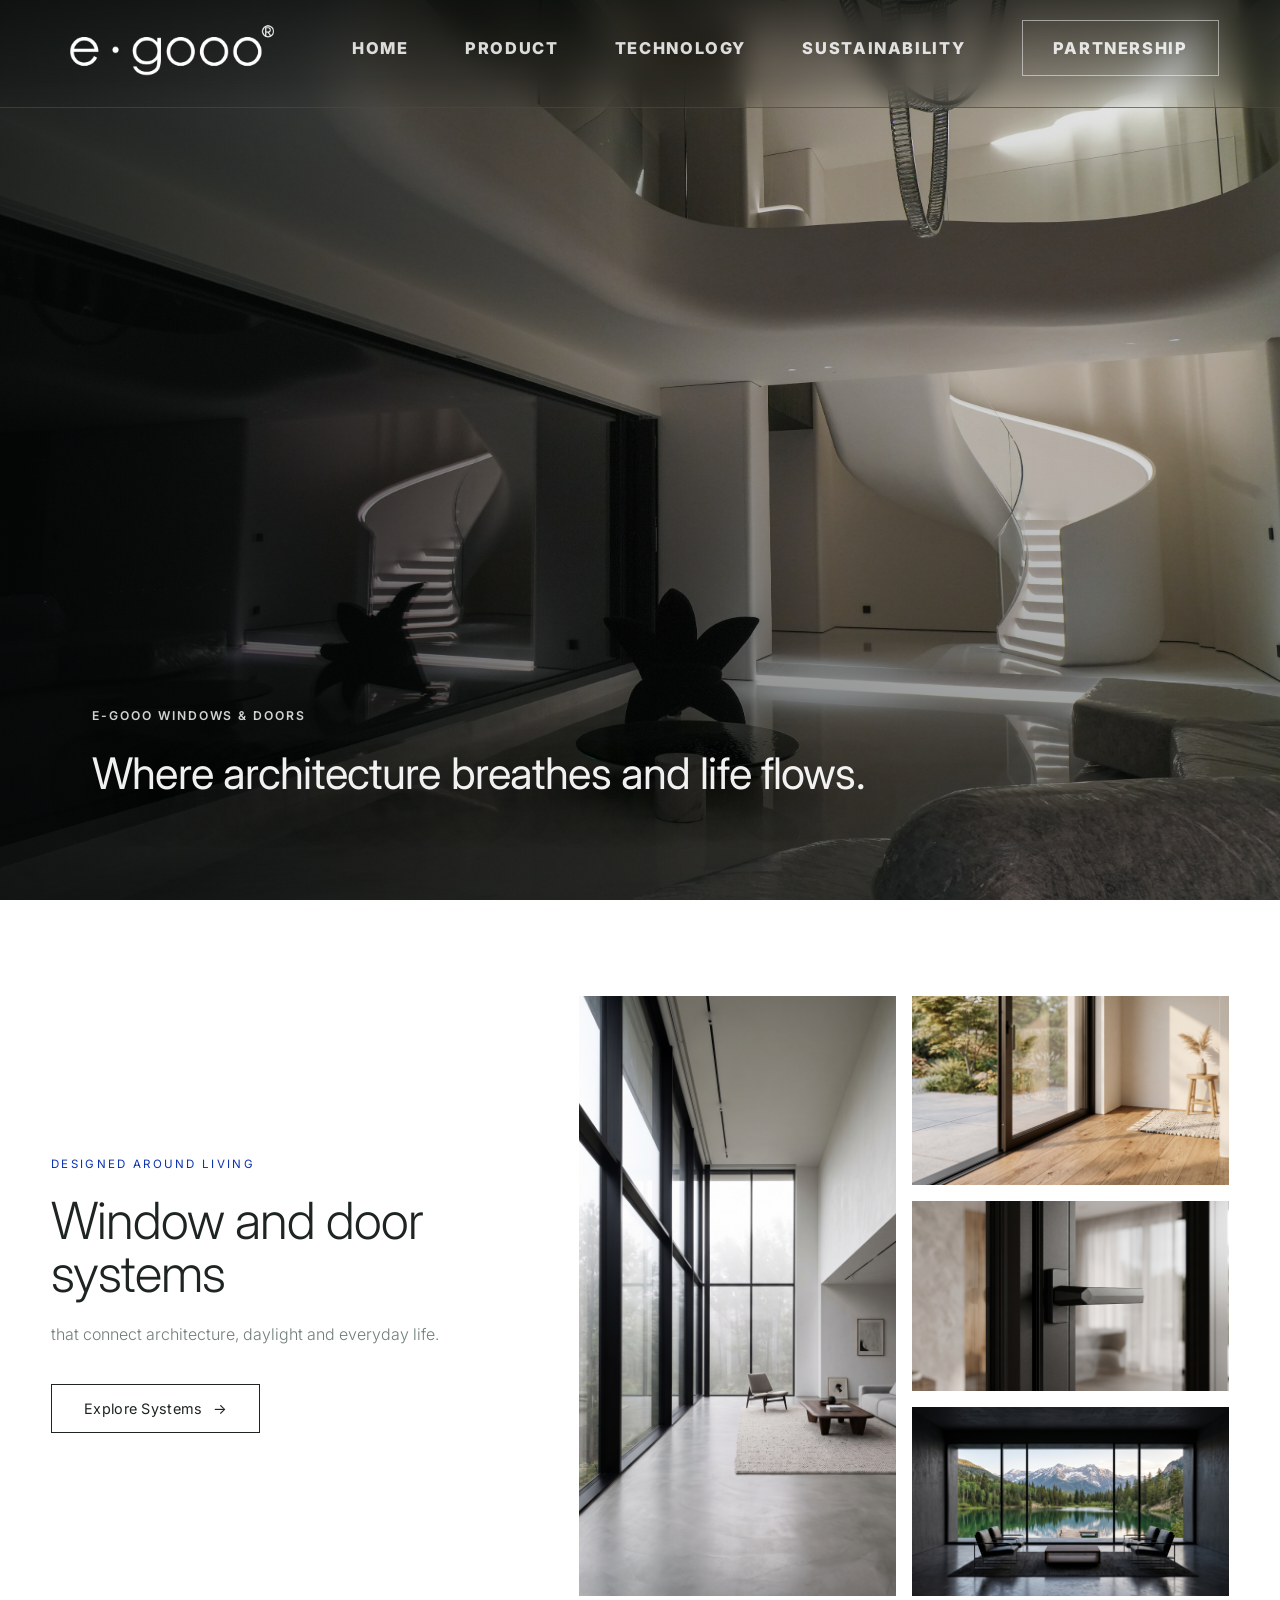
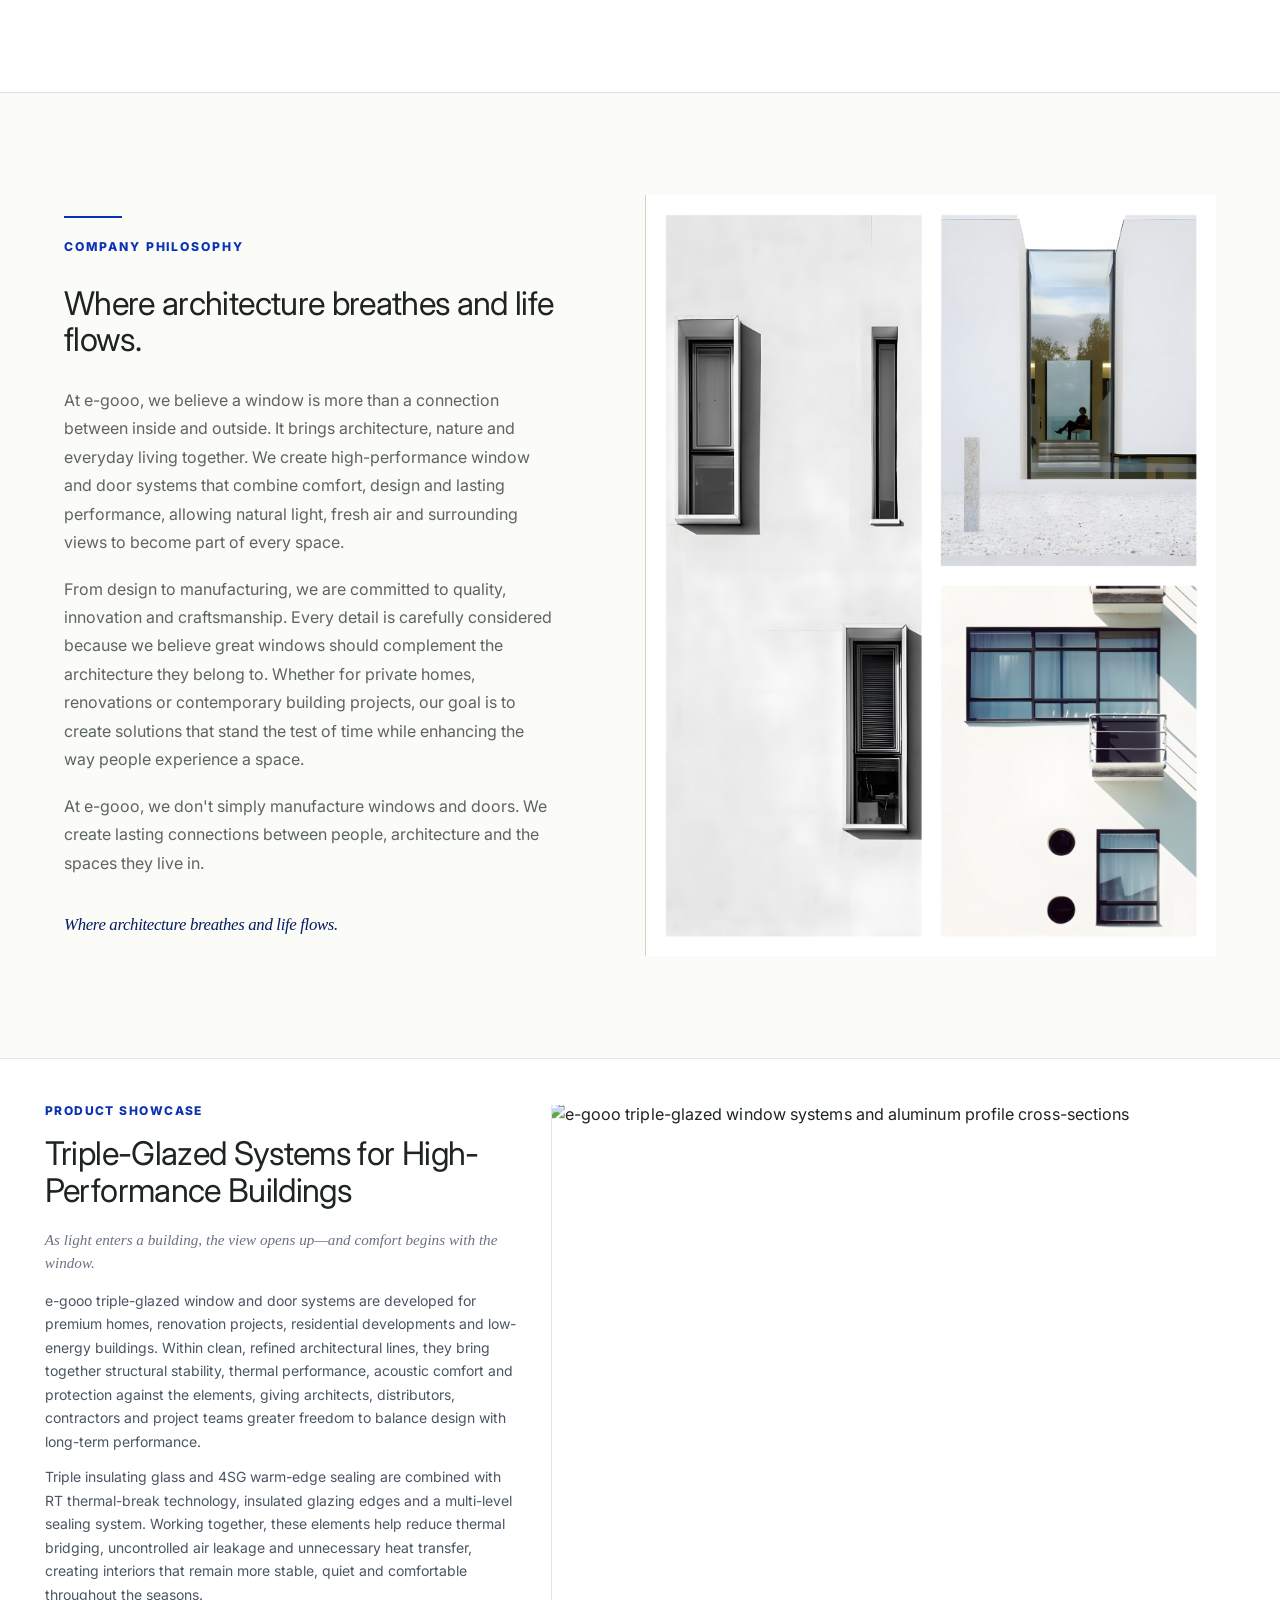
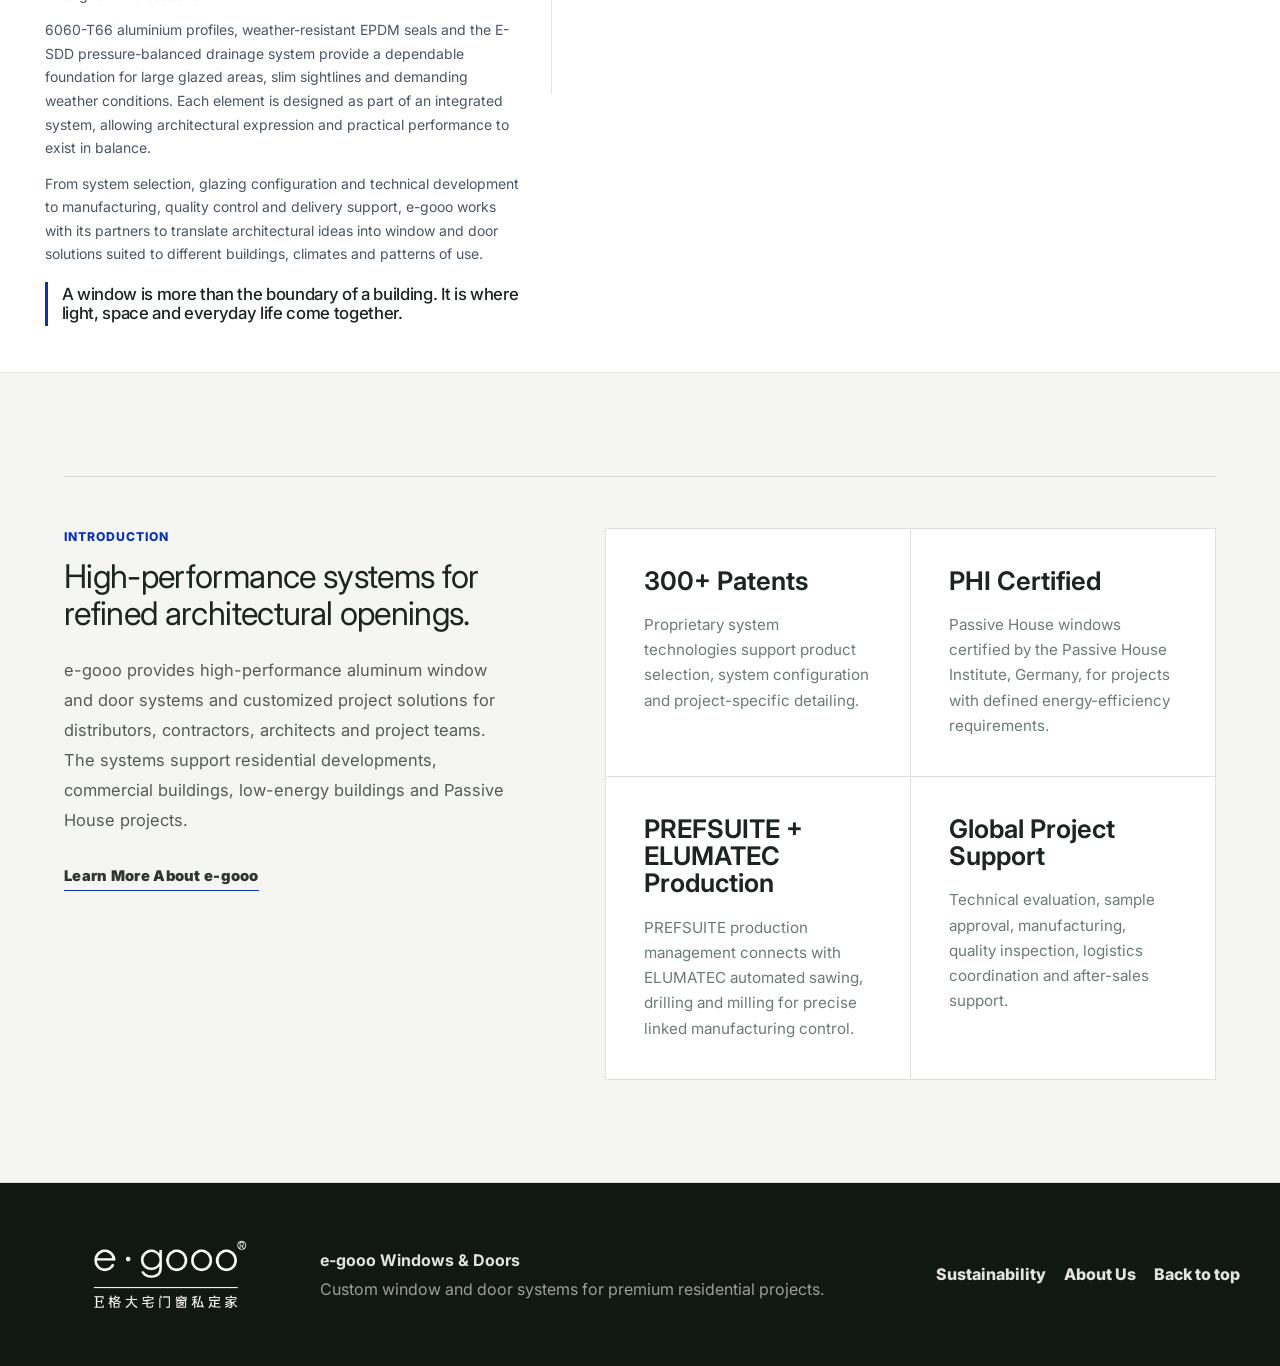
==== commit 0588a9c9: "Alternate product sections and lowercase brand" ====
--- a/index.html
+++ b/index.html
@@ -3,21 +3,21 @@
   <head>
     <meta charset="utf-8">
     <meta name="viewport" content="width=device-width, initial-scale=1">
-    <title>E-GOOO Windows & Doors | Custom Systems for Premium Residences</title>
+    <title>e-gooo Windows & Doors | Custom Systems for Premium Residences</title>
     <meta
       name="description"
-      content="E-GOOO designs high-performance aluminum window, door and sliding systems for premium residential projects and global partners."
+      content="e-gooo designs high-performance aluminum window, door and sliding systems for premium residential projects and global partners."
     >
     <link rel="icon" href="favicon.ico" sizes="any">
     <link rel="icon" type="image/png" href="assets/brand/e-gooo-favicon.png">
     <link rel="apple-touch-icon" href="assets/brand/apple-touch-icon.png">
-    <link rel="stylesheet" href="styles.css?v=20260821-brand-blue-global">
-    <script src="app.js?v=20260814-no-product-contact" defer></script>
+    <link rel="stylesheet" href="styles.css?v=20260823-blue-white-egooo">
+    <script src="app.js?v=20260823-egooo" defer></script>
   </head>
   <body>
     <header class="site-header" data-header>
-      <a class="brand" href="#home" aria-label="E-GOOO home">
-        <img class="brand-logo" src="assets/brand/e-gooo-logo-wordmark.png" alt="E-GOOO logo">
+      <a class="brand" href="#home" aria-label="e-gooo home">
+        <img class="brand-logo" src="assets/brand/e-gooo-logo-wordmark.png" alt="e-gooo logo">
         <span class="brand-copy">Windows &amp; Doors</span>
       </a>
       <button class="menu-button" type="button" aria-label="Open navigation" aria-expanded="false" aria-controls="site-nav" data-menu-button>
@@ -35,10 +35,10 @@
     </header>
 
     <main>
-      <section class="hero" id="home" aria-label="E-GOOO Windows & Doors">
+      <section class="hero" id="home" aria-label="e-gooo Windows & Doors">
         <img class="hero-image is-active" src="assets/hero/e-gooo-home-cover.jpg" alt="Modern residence interior with large window system" data-hero-slide>
         <div class="hero-tagline">
-          <span class="hero-kicker">E-GOOO Windows &amp; Doors</span>
+          <span class="hero-kicker">e-gooo Windows &amp; Doors</span>
           <h1>Where architecture breathes and life flows.</h1>
         </div>
       </section>
@@ -51,7 +51,7 @@
             <p class="living-feature-subtext">that connect architecture, daylight and everyday life.</p>
             <a class="living-feature-cta" href="product.html">Explore Systems <span aria-hidden="true">&rarr;</span></a>
           </div>
-          <div class="living-feature-gallery" aria-label="E-GOOO architectural window scenes">
+          <div class="living-feature-gallery" aria-label="e-gooo architectural window scenes">
             <figure class="living-feature-main">
               <img src="assets/home/living-vertical-window.jpeg" alt="Tall architectural window wall opening to a quiet interior" loading="lazy">
             </figure>
@@ -71,7 +71,7 @@
             <h2 id="company-philosophy-title">Where architecture breathes and life flows.</h2>
             <div class="philosophy-body">
               <p>
-                At E-GOOO, we believe a window is more than a connection between inside and outside.
+                At e-gooo, we believe a window is more than a connection between inside and outside.
                 It brings architecture, nature and everyday living together. We create high-performance
                 window and door systems that combine comfort, design and lasting performance, allowing
                 natural light, fresh air and surrounding views to become part of every space.
@@ -84,7 +84,7 @@
                 enhancing the way people experience a space.
               </p>
               <p>
-                At E-GOOO, we don't simply manufacture windows and doors. We create lasting connections
+                At e-gooo, we don't simply manufacture windows and doors. We create lasting connections
                 between people, architecture and the spaces they live in.
               </p>
             </div>
@@ -93,7 +93,7 @@
           <figure class="company-philosophy-media">
             <img
               src="assets/philosophy/e-gooo-architectural-window-designs.jpg"
-              alt="E-GOOO architectural window designs"
+              alt="e-gooo architectural window designs"
               loading="lazy"
             >
           </figure>
@@ -110,7 +110,7 @@
             </p>
             <div class="product-showcase-body">
               <p>
-                E-GOOO triple-glazed window and door systems are developed for premium homes,
+                e-gooo triple-glazed window and door systems are developed for premium homes,
                 renovation projects, residential developments and low-energy buildings. Within
                 clean, refined architectural lines, they bring together structural stability,
                 thermal performance, acoustic comfort and protection against the elements, giving
@@ -133,7 +133,7 @@
               </p>
               <p>
                 From system selection, glazing configuration and technical development to
-                manufacturing, quality control and delivery support, E-GOOO works with its partners
+                manufacturing, quality control and delivery support, e-gooo works with its partners
                 to translate architectural ideas into window and door solutions suited to different
                 buildings, climates and patterns of use.
               </p>
@@ -145,24 +145,24 @@
           <figure class="product-showcase-media">
             <img
               src="assets/product-showcase/e-gooo-triple-glazed-systems.jpg"
-              alt="E-GOOO triple-glazed window systems and aluminum profile cross-sections"
+              alt="e-gooo triple-glazed window systems and aluminum profile cross-sections"
               loading="lazy"
             >
           </figure>
         </div>
       </section>
 
-      <section class="section home-intro" aria-label="E-GOOO introduction">
+      <section class="section home-intro" aria-label="e-gooo introduction">
         <div class="home-intro-layout">
           <div class="home-intro-summary">
             <div class="section-kicker">Introduction</div>
             <h2>High-performance systems for refined architectural openings.</h2>
             <p>
-              E-GOOO provides high-performance aluminum window and door systems and customized project solutions for distributors, contractors, architects and project teams. The systems support residential developments, commercial buildings, low-energy buildings and Passive House projects.
+              e-gooo provides high-performance aluminum window and door systems and customized project solutions for distributors, contractors, architects and project teams. The systems support residential developments, commercial buildings, low-energy buildings and Passive House projects.
             </p>
-            <a class="text-button intro-link" href="about.html">Learn More About E-GOOO</a>
-          </div>
-          <div class="intro-advantage-grid" aria-label="E-GOOO core advantages">
+            <a class="text-button intro-link" href="about.html">Learn More About e-gooo</a>
+          </div>
+          <div class="intro-advantage-grid" aria-label="e-gooo core advantages">
             <article>
               <strong>300+ Patents</strong>
               <p>Proprietary system technologies support product selection, system configuration and project-specific detailing.</p>
@@ -186,9 +186,9 @@
 
     <footer class="site-footer">
       <div class="footer-brand">
-        <img class="footer-logo" src="assets/brand/e-gooo-logo-footer-transparent.png" alt="E-GOOO logo">
+        <img class="footer-logo" src="assets/brand/e-gooo-logo-footer-transparent.png" alt="e-gooo logo">
         <div>
-          <strong>E-GOOO Windows &amp; Doors</strong>
+          <strong>e-gooo Windows &amp; Doors</strong>
           <p>Custom window and door systems for premium residential projects.</p>
         </div>
       </div>
--- a/styles.css
+++ b/styles.css
@@ -4100,7 +4100,7 @@
   }
 }
 
-/* Updated E-GOOO brand lockup */
+/* Updated e-gooo brand lockup */
 .brand {
   gap: 0;
 }
@@ -5614,23 +5614,15 @@
 }
 
 .product-card-featured,
-.product-portfolio-card:nth-child(4n + 1) {
+.product-portfolio-card:nth-child(odd) {
   color: #fff;
   background:
     radial-gradient(circle at 72% 20%, rgba(255, 255, 255, 0.16), transparent 30%),
     linear-gradient(135deg, #041246 0%, var(--brand-blue) 58%, #061a64 100%) !important;
 }
 
-.product-portfolio-card:nth-child(4n + 2):not(.product-card-featured) {
-  background: #f6f8ff !important;
-}
-
-.product-portfolio-card:nth-child(4n + 3):not(.product-card-featured) {
-  color: #fff;
-  background: #071126 !important;
-}
-
-.product-portfolio-card:nth-child(4n + 4):not(.product-card-featured) {
+.product-portfolio-card:nth-child(even):not(.product-card-featured) {
+  color: var(--ink);
   background: #fff !important;
 }
 
@@ -5730,15 +5722,15 @@
   transform: translate(-50%, -50%) rotate(-38deg);
 }
 
-.product-portfolio-card:nth-child(4n + 1) .product-image-placeholder,
-.product-portfolio-card:nth-child(4n + 3) .product-image-placeholder {
+.product-portfolio-card:nth-child(odd) .product-image-placeholder,
+.product-card-featured .product-image-placeholder {
   border-color: rgba(255, 255, 255, 0.18);
 }
 
-.product-portfolio-card:nth-child(4n + 1) .product-image-placeholder::before,
-.product-portfolio-card:nth-child(4n + 1) .product-image-placeholder::after,
-.product-portfolio-card:nth-child(4n + 3) .product-image-placeholder::before,
-.product-portfolio-card:nth-child(4n + 3) .product-image-placeholder::after {
+.product-portfolio-card:nth-child(odd) .product-image-placeholder::before,
+.product-portfolio-card:nth-child(odd) .product-image-placeholder::after,
+.product-card-featured .product-image-placeholder::before,
+.product-card-featured .product-image-placeholder::after {
   background: rgba(255, 255, 255, 0.16);
 }
 
@@ -5762,8 +5754,8 @@
   background: currentColor;
 }
 
-.product-portfolio-card:nth-child(4n + 1) .product-tag,
-.product-portfolio-card:nth-child(4n + 3) .product-tag {
+.product-portfolio-card:nth-child(odd) .product-tag,
+.product-card-featured .product-tag {
   border: 0;
   padding: 0;
   color: rgba(255, 255, 255, 0.76);
@@ -5792,8 +5784,8 @@
   line-height: 1.55;
 }
 
-.product-portfolio-card:nth-child(4n + 1) p,
-.product-portfolio-card:nth-child(4n + 3) p {
+.product-portfolio-card:nth-child(odd) p,
+.product-card-featured p {
   color: rgba(255, 255, 255, 0.68);
 }
 
@@ -5851,10 +5843,10 @@
   transition: transform 260ms ease;
 }
 
-.product-portfolio-card:nth-child(4n + 1) .portfolio-link,
-.product-portfolio-card:nth-child(4n + 3) .portfolio-link,
-.product-portfolio-card:nth-child(4n + 1) button.portfolio-link,
-.product-portfolio-card:nth-child(4n + 3) button.portfolio-link {
+.product-portfolio-card:nth-child(odd) .portfolio-link,
+.product-portfolio-card:nth-child(odd) button.portfolio-link,
+.product-card-featured .portfolio-link,
+.product-card-featured button.portfolio-link {
   color: #fff !important;
 }
 
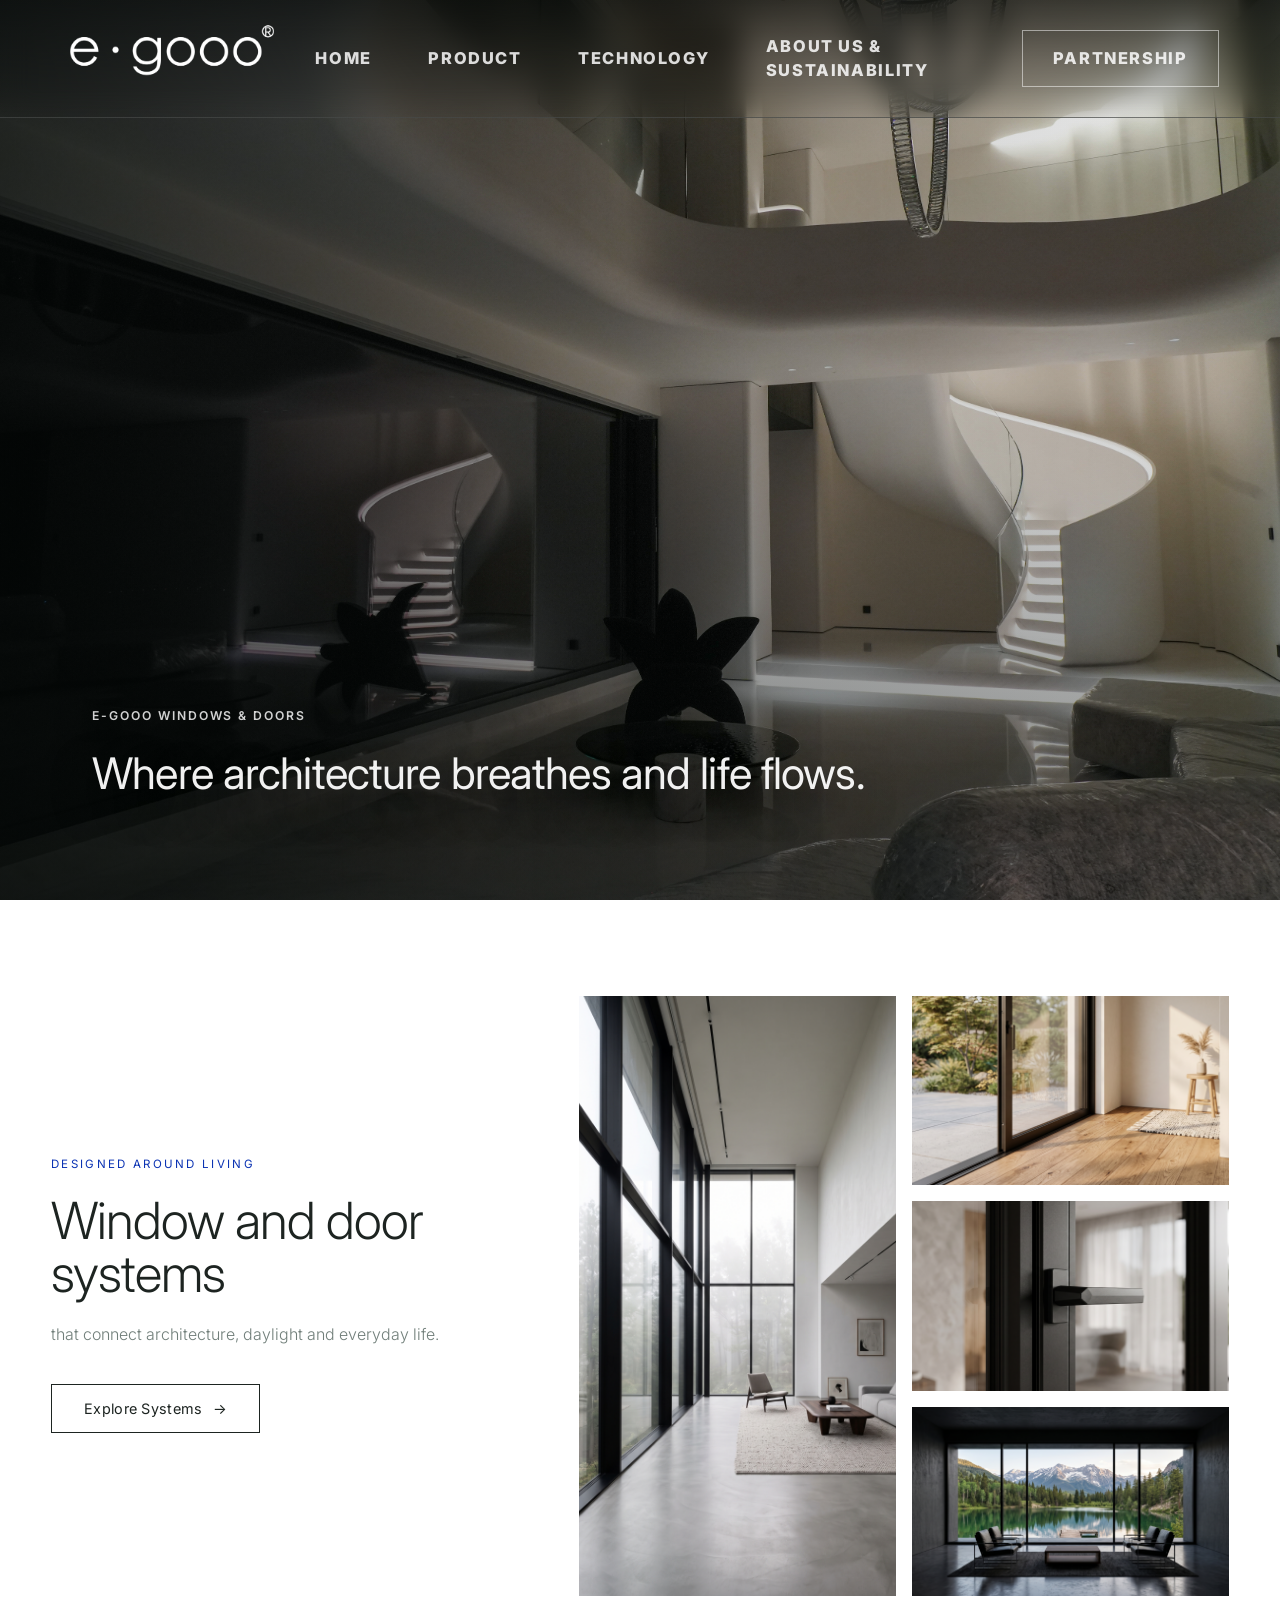
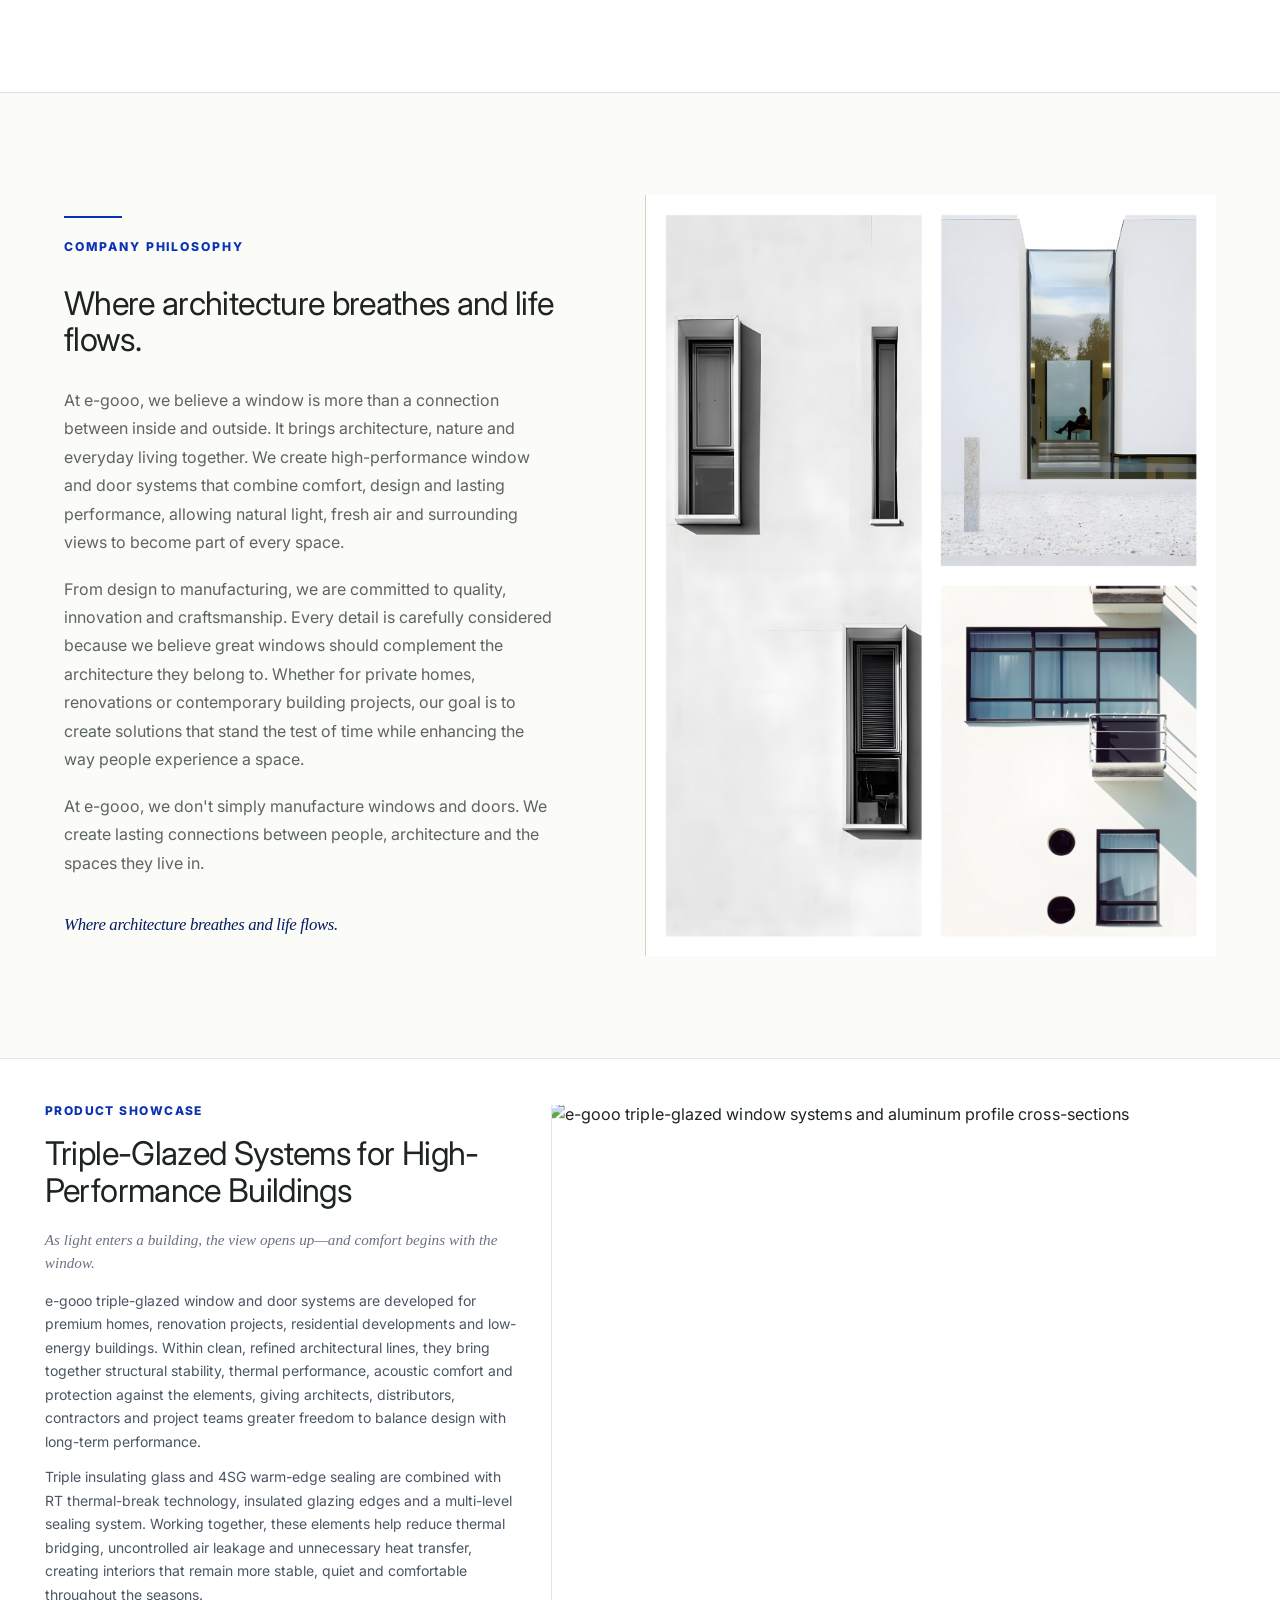
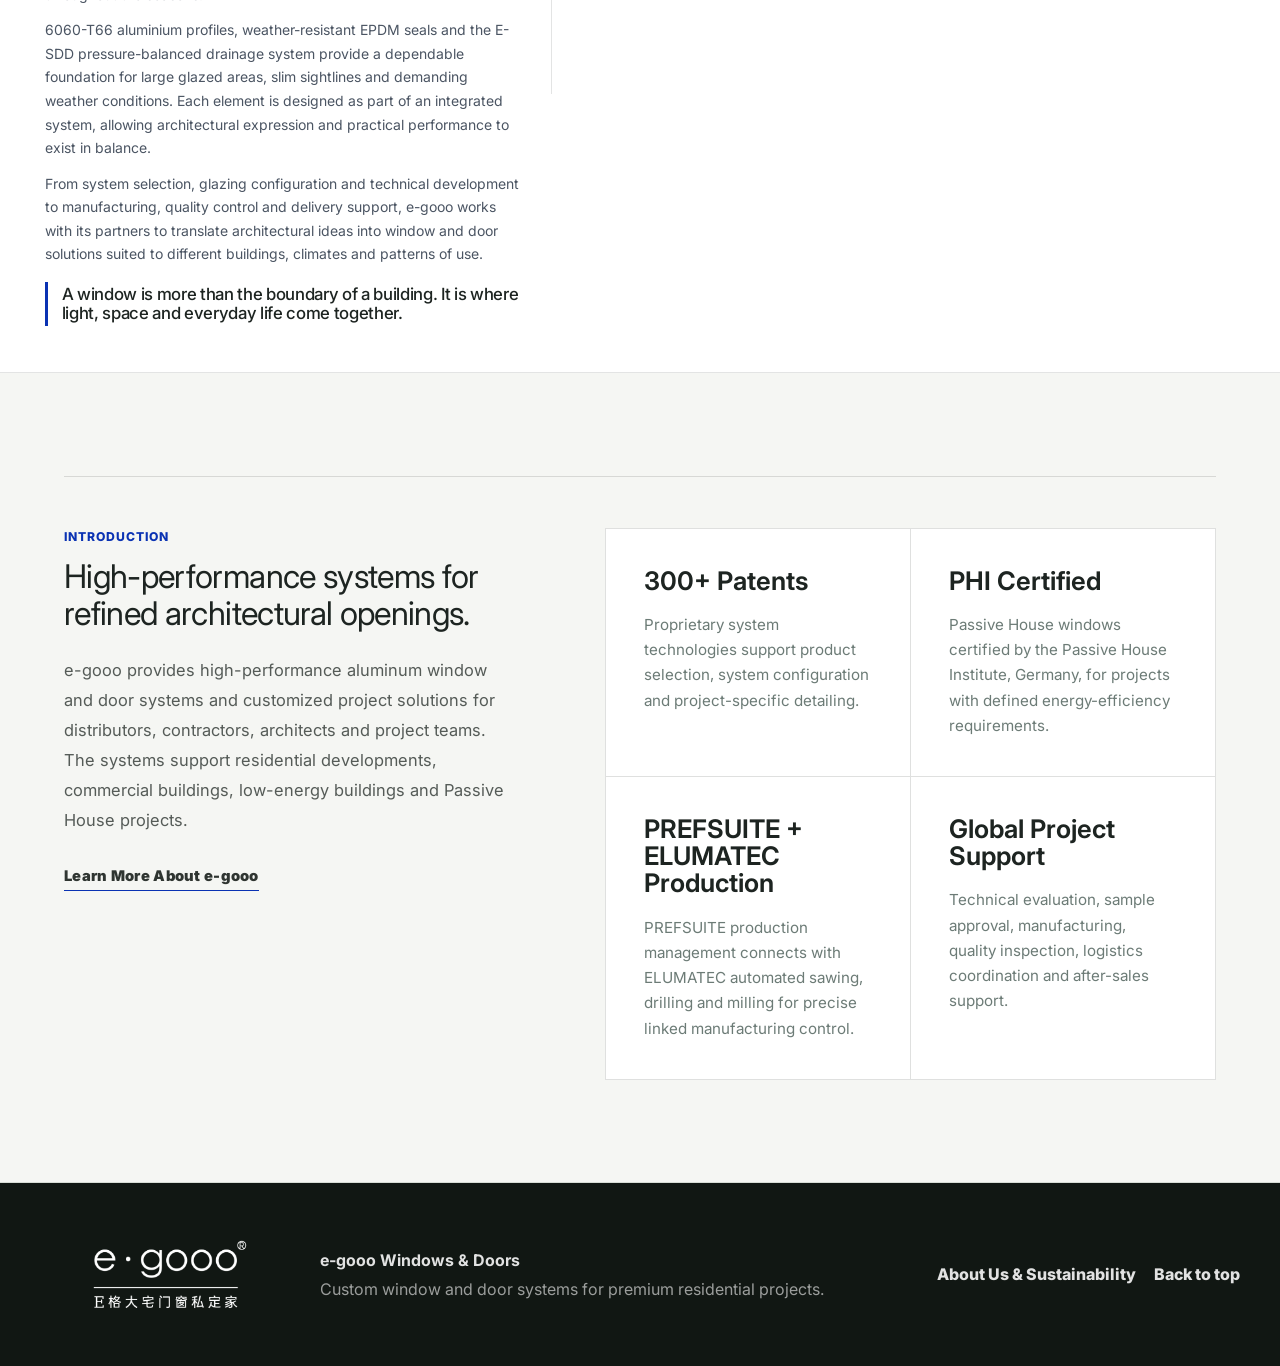
==== commit 54e22d4f: "Merge sustainability into about page" ====
--- a/index.html
+++ b/index.html
@@ -11,8 +11,8 @@
     <link rel="icon" href="favicon.ico" sizes="any">
     <link rel="icon" type="image/png" href="assets/brand/e-gooo-favicon.png">
     <link rel="apple-touch-icon" href="assets/brand/apple-touch-icon.png">
-    <link rel="stylesheet" href="styles.css?v=20260823-blue-white-egooo">
-    <script src="app.js?v=20260823-egooo" defer></script>
+    <link rel="stylesheet" href="styles.css?v=20260823-tone-final">
+    <script src="app.js?v=20260823-tone-final" defer></script>
   </head>
   <body>
     <header class="site-header" data-header>
@@ -29,7 +29,7 @@
         <a href="#home">Home</a>
         <a href="product.html">Product</a>
         <a href="technology.html">Technology</a>
-        <a href="sustainability.html">Sustainability</a>
+        <a href="about.html">About Us &amp; Sustainability</a>
         <a class="nav-cta" href="cooperation.html">Partnership</a>
       </nav>
     </header>
@@ -193,8 +193,7 @@
         </div>
       </div>
       <nav class="footer-links" aria-label="Secondary pages">
-        <a href="sustainability.html">Sustainability</a>
-        <a href="about.html">About Us</a>
+        <a href="about.html">About Us &amp; Sustainability</a>
         <a href="#home">Back to top</a>
       </nav>
     </footer>
--- a/styles.css
+++ b/styles.css
@@ -2956,6 +2956,46 @@
   max-width: 560px;
   color: rgba(255, 255, 255, 0.82);
   text-shadow: 0 10px 28px rgba(0, 0, 0, 0.35);
+}
+
+.merged-sustainability {
+  background: var(--soft);
+}
+
+.merged-sustainability-media {
+  max-width: 1320px;
+  margin: clamp(34px, 5vw, 62px) auto 0;
+  overflow: hidden;
+}
+
+.merged-sustainability-media img {
+  display: block;
+  width: 100%;
+  aspect-ratio: 21 / 8;
+  object-fit: cover;
+  object-position: center center;
+}
+
+.merged-sustainability .sustainability-columns {
+  margin-top: clamp(34px, 5vw, 58px);
+}
+
+.merged-awards {
+  background: var(--paper);
+}
+
+.redirect-page {
+  display: grid;
+  min-height: 100svh;
+  place-content: center;
+  gap: 18px;
+  padding: 32px;
+  text-align: center;
+}
+
+.redirect-page p {
+  margin: 0;
+  color: rgba(29, 36, 33, 0.68);
 }
 
 .product-page-section {
@@ -5850,6 +5890,63 @@
   color: #fff !important;
 }
 
+.product-portfolio-card[data-tone="blue"],
+.product-card-featured[data-tone="blue"] {
+  color: #fff !important;
+  background:
+    radial-gradient(circle at 72% 20%, rgba(255, 255, 255, 0.16), transparent 30%),
+    linear-gradient(135deg, #041246 0%, var(--brand-blue) 58%, #061a64 100%) !important;
+}
+
+.product-portfolio-card[data-tone="white"]:not(.product-card-featured) {
+  color: var(--ink) !important;
+  background: #fff !important;
+}
+
+.product-portfolio-card[data-tone="blue"] .product-tag {
+  color: rgba(255, 255, 255, 0.76) !important;
+}
+
+.product-portfolio-card[data-tone="white"]:not(.product-card-featured) .product-tag {
+  color: var(--brand-blue) !important;
+}
+
+.product-portfolio-card[data-tone="blue"] .product-image-placeholder {
+  border-color: rgba(255, 255, 255, 0.18) !important;
+}
+
+.product-portfolio-card[data-tone="blue"] .product-image-placeholder::before,
+.product-portfolio-card[data-tone="blue"] .product-image-placeholder::after {
+  background: rgba(255, 255, 255, 0.16) !important;
+}
+
+.product-portfolio-card[data-tone="white"]:not(.product-card-featured) .product-image-placeholder {
+  border-color: rgba(10, 50, 179, 0.14) !important;
+}
+
+.product-portfolio-card[data-tone="white"]:not(.product-card-featured) .product-image-placeholder::before,
+.product-portfolio-card[data-tone="white"]:not(.product-card-featured) .product-image-placeholder::after {
+  background: rgba(10, 50, 179, 0.18) !important;
+}
+
+.product-portfolio-card[data-tone="blue"] p {
+  color: rgba(255, 255, 255, 0.68) !important;
+}
+
+.product-portfolio-card[data-tone="white"]:not(.product-card-featured) p {
+  color: rgba(29, 36, 33, 0.58) !important;
+}
+
+.product-portfolio-card[data-tone="blue"] .portfolio-link,
+.product-portfolio-card[data-tone="blue"] button.portfolio-link {
+  color: #fff !important;
+}
+
+.product-portfolio-card[data-tone="white"]:not(.product-card-featured) .portfolio-link,
+.product-portfolio-card[data-tone="white"]:not(.product-card-featured) button.portfolio-link {
+  color: var(--brand-blue) !important;
+}
+
 .product-portfolio-card .portfolio-link .link-arrow,
 .product-card-featured .portfolio-link .link-arrow {
   transition: transform 260ms ease;
@@ -5944,6 +6041,796 @@
   .product-card-featured p {
     font-size: 1rem;
     line-height: 1.62;
+  }
+}
+
+/* Definitive product tone sequence: brand blue, white and deep blue repeat */
+.product-portfolio-card.product-card-tone-blue,
+.product-portfolio-card[data-tone="blue"] {
+  color: #fff !important;
+  background:
+    radial-gradient(circle at 72% 20%, rgba(255, 255, 255, 0.16), transparent 30%),
+    linear-gradient(135deg, #041246 0%, var(--brand-blue) 58%, #061a64 100%) !important;
+}
+
+.product-portfolio-card.product-card-tone-white,
+.product-portfolio-card[data-tone="white"] {
+  color: var(--ink) !important;
+  background: #fff !important;
+}
+
+.product-portfolio-card.product-card-tone-blue .product-body,
+.product-portfolio-card[data-tone="blue"] .product-body {
+  order: 1 !important;
+}
+
+.product-portfolio-card.product-card-tone-blue .product-card-media,
+.product-portfolio-card[data-tone="blue"] .product-card-media {
+  order: 2 !important;
+}
+
+.product-portfolio-card.product-card-tone-white .product-body,
+.product-portfolio-card[data-tone="white"] .product-body {
+  order: 2 !important;
+}
+
+.product-portfolio-card.product-card-tone-white .product-card-media,
+.product-portfolio-card[data-tone="white"] .product-card-media {
+  order: 1 !important;
+}
+
+.product-portfolio-card.product-card-tone-blue .product-tag,
+.product-portfolio-card[data-tone="blue"] .product-tag,
+.product-portfolio-card.product-card-tone-blue h3,
+.product-portfolio-card[data-tone="blue"] h3 {
+  color: #fff !important;
+}
+
+.product-portfolio-card.product-card-tone-blue p,
+.product-portfolio-card[data-tone="blue"] p {
+  color: rgba(255, 255, 255, 0.68) !important;
+}
+
+.product-portfolio-card.product-card-tone-white .product-tag,
+.product-portfolio-card[data-tone="white"] .product-tag,
+.product-portfolio-card.product-card-tone-white .portfolio-link,
+.product-portfolio-card[data-tone="white"] .portfolio-link,
+.product-portfolio-card.product-card-tone-white button.portfolio-link,
+.product-portfolio-card[data-tone="white"] button.portfolio-link {
+  color: var(--brand-blue) !important;
+}
+
+.product-portfolio-card.product-card-tone-white p,
+.product-portfolio-card[data-tone="white"] p {
+  color: rgba(29, 36, 33, 0.58) !important;
+}
+
+.product-portfolio-card.product-card-tone-blue .portfolio-link,
+.product-portfolio-card[data-tone="blue"] .portfolio-link,
+.product-portfolio-card.product-card-tone-blue button.portfolio-link,
+.product-portfolio-card[data-tone="blue"] button.portfolio-link {
+  color: #fff !important;
+}
+
+.product-portfolio-card.product-card-tone-blue .product-image-placeholder,
+.product-portfolio-card[data-tone="blue"] .product-image-placeholder {
+  border-color: rgba(255, 255, 255, 0.18) !important;
+}
+
+.product-portfolio-card.product-card-tone-blue .product-image-placeholder::before,
+.product-portfolio-card.product-card-tone-blue .product-image-placeholder::after,
+.product-portfolio-card[data-tone="blue"] .product-image-placeholder::before,
+.product-portfolio-card[data-tone="blue"] .product-image-placeholder::after {
+  background: rgba(255, 255, 255, 0.16) !important;
+}
+
+.product-portfolio-card.product-card-tone-white .product-image-placeholder,
+.product-portfolio-card[data-tone="white"] .product-image-placeholder {
+  border-color: rgba(10, 50, 179, 0.14) !important;
+}
+
+.product-portfolio-card.product-card-tone-white .product-image-placeholder::before,
+.product-portfolio-card.product-card-tone-white .product-image-placeholder::after,
+.product-portfolio-card[data-tone="white"] .product-image-placeholder::before,
+.product-portfolio-card[data-tone="white"] .product-image-placeholder::after {
+  background: rgba(10, 50, 179, 0.18) !important;
+}
+
+@media (max-width: 1080px) {
+  .product-portfolio-card.product-card-tone-blue .product-body,
+  .product-portfolio-card.product-card-tone-white .product-body,
+  .product-portfolio-card[data-tone="blue"] .product-body,
+  .product-portfolio-card[data-tone="white"] .product-body {
+    order: 1 !important;
+  }
+
+  .product-portfolio-card.product-card-tone-blue .product-card-media,
+  .product-portfolio-card.product-card-tone-white .product-card-media,
+  .product-portfolio-card[data-tone="blue"] .product-card-media,
+  .product-portfolio-card[data-tone="white"] .product-card-media {
+    order: 2 !important;
+  }
+}
+
+/* Final product portfolio: immersive rows, brand blue / white / deep blue */
+.product-page-section.product-portfolio-section {
+  padding-right: 0 !important;
+  padding-left: 0 !important;
+  background: #fff;
+}
+
+.product-page-section.product-portfolio-section > .product-portfolio-header,
+.product-page-section.product-portfolio-section > .product-portfolio-tabs {
+  width: min(100% - 48px, 1180px);
+  margin-right: auto;
+  margin-left: auto;
+}
+
+.product-page-section.product-portfolio-section > .product-portfolio-header {
+  margin-bottom: clamp(42px, 5vw, 76px) !important;
+}
+
+.product-portfolio-header h2 {
+  max-width: 680px;
+}
+
+.product-portfolio-header p {
+  max-width: 430px;
+}
+
+.product-portfolio-grid {
+  margin-top: clamp(42px, 6vw, 88px) !important;
+}
+
+.product-portfolio-row.product-portfolio-card,
+.product-portfolio-row.product-card-featured,
+.product-portfolio-row.product-portfolio-card:not(.product-card-featured):nth-child(n) {
+  display: grid !important;
+  grid-template-columns: minmax(260px, 0.64fr) minmax(540px, 1.36fr) !important;
+  align-items: center !important;
+  gap: clamp(44px, 6.5vw, 110px) !important;
+  width: 100% !important;
+  min-height: clamp(680px, 78vh, 900px) !important;
+  margin: 0 !important;
+  border: 0 !important;
+  border-radius: 0 !important;
+  box-shadow: none !important;
+  padding: clamp(78px, 9vw, 138px) max(6vw, calc((100vw - 1280px) / 2)) !important;
+  overflow: hidden !important;
+}
+
+.product-portfolio-row.product-card-tone-blue,
+.product-portfolio-row[data-tone="blue"] {
+  color: #fff !important;
+  background:
+    radial-gradient(circle at 70% 28%, rgba(255, 255, 255, 0.15), transparent 32%),
+    linear-gradient(135deg, #020d3a 0%, var(--brand-blue) 58%, #05248d 100%) !important;
+}
+
+.product-portfolio-row.product-card-tone-white,
+.product-portfolio-row[data-tone="white"] {
+  color: var(--ink) !important;
+  background: #fff !important;
+}
+
+.product-portfolio-row .product-body,
+.product-portfolio-row.product-card-tone-white .product-body,
+.product-portfolio-row[data-tone="white"] .product-body,
+.product-portfolio-row:nth-child(even):not(.product-card-featured) .product-body {
+  order: 1 !important;
+  max-width: 500px !important;
+  padding: 0 !important;
+}
+
+.product-portfolio-row .product-card-media,
+.product-portfolio-row.product-card-tone-white .product-card-media,
+.product-portfolio-row[data-tone="white"] .product-card-media,
+.product-portfolio-row:nth-child(even):not(.product-card-featured) .product-card-media {
+  order: 2 !important;
+  display: flex !important;
+  align-items: center !important;
+  justify-content: center !important;
+  min-height: clamp(520px, 54vw, 760px) !important;
+  border: 0 !important;
+  background: transparent !important;
+  box-shadow: none !important;
+  overflow: visible !important;
+}
+
+.product-portfolio-row .product-card-media::after,
+.product-portfolio-row::before {
+  display: none !important;
+}
+
+.product-portfolio-row .product-card-media img,
+.product-portfolio-row:not(.product-card-featured) .product-card-media img,
+.product-portfolio-row.product-card-featured .product-card-media img {
+  display: block !important;
+  width: min(900px, 100%) !important;
+  height: clamp(500px, 52vw, 740px) !important;
+  max-width: none !important;
+  max-height: none !important;
+  padding: 0 !important;
+  object-fit: contain !important;
+  filter: drop-shadow(0 36px 64px rgba(0, 0, 0, 0.24));
+  transform-origin: center center;
+  transition:
+    transform 0.7s cubic-bezier(0.16, 1, 0.3, 1),
+    filter 0.7s cubic-bezier(0.16, 1, 0.3, 1) !important;
+}
+
+.product-portfolio-row[data-tone="white"] .product-card-media img {
+  filter: drop-shadow(0 26px 54px rgba(10, 50, 179, 0.14));
+}
+
+.product-portfolio-row:hover .product-card-media img,
+.product-portfolio-row:focus-within .product-card-media img {
+  transform: scale(1.035);
+  filter: drop-shadow(0 44px 72px rgba(0, 0, 0, 0.28));
+}
+
+.product-portfolio-row[data-tone="white"]:hover .product-card-media img,
+.product-portfolio-row[data-tone="white"]:focus-within .product-card-media img {
+  filter: drop-shadow(0 34px 64px rgba(10, 50, 179, 0.18));
+}
+
+.product-page-section.product-portfolio-section .product-card-media,
+.product-page-section.product-portfolio-section .product-card-media img[src*="assets/product-samples/"][src*="transparent"] {
+  background: transparent !important;
+  background-color: transparent !important;
+}
+
+.product-page-section.product-portfolio-section .product-portfolio-row .product-card-media img[src*="assets/product-samples/"][src*="transparent"] {
+  width: min(900px, 100%) !important;
+  height: clamp(500px, 52vw, 740px) !important;
+  object-fit: contain !important;
+  object-position: center !important;
+  background: transparent !important;
+  transform: none !important;
+}
+
+.product-page-section.product-portfolio-section .product-portfolio-row:hover .product-card-media img[src*="assets/product-samples/"][src*="transparent"],
+.product-page-section.product-portfolio-section .product-portfolio-row:focus-within .product-card-media img[src*="assets/product-samples/"][src*="transparent"] {
+  transform: scale(1.035) !important;
+}
+
+.product-portfolio-row .product-tag {
+  display: inline-flex !important;
+  align-items: center !important;
+  gap: 10px !important;
+  width: fit-content !important;
+  color: currentColor !important;
+  font-size: 0.68rem !important;
+  font-weight: 500 !important;
+  letter-spacing: 0.28em !important;
+  line-height: 1 !important;
+  text-transform: uppercase !important;
+}
+
+.product-portfolio-row .product-tag::before {
+  width: 7px !important;
+  height: 7px !important;
+  background: currentColor !important;
+}
+
+.product-portfolio-row[data-tone="blue"] .product-tag {
+  color: rgba(255, 255, 255, 0.78) !important;
+}
+
+.product-portfolio-row[data-tone="white"] .product-tag {
+  color: var(--brand-blue) !important;
+}
+
+.product-portfolio-row h3,
+.product-portfolio-row.product-card-featured h3 {
+  max-width: 12em !important;
+  margin: clamp(28px, 3vw, 46px) 0 0 !important;
+  color: currentColor !important;
+  font-size: clamp(2.4rem, 4.6vw, 4.8rem) !important;
+  font-weight: 500 !important;
+  letter-spacing: -0.046em !important;
+  line-height: 0.98 !important;
+}
+
+.product-portfolio-row p,
+.product-portfolio-row.product-card-featured p {
+  max-width: 520px !important;
+  margin: clamp(24px, 2.8vw, 36px) 0 clamp(34px, 4vw, 54px) !important;
+  color: rgba(29, 36, 33, 0.58) !important;
+  font-size: clamp(1rem, 1.25vw, 1.18rem) !important;
+  font-weight: 300 !important;
+  letter-spacing: -0.01em !important;
+  line-height: 1.65 !important;
+}
+
+.product-portfolio-row[data-tone="blue"] p {
+  color: rgba(255, 255, 255, 0.72) !important;
+}
+
+.product-portfolio-row .product-actions {
+  display: flex !important;
+  flex-wrap: wrap !important;
+  gap: clamp(22px, 3vw, 40px) !important;
+  align-items: center !important;
+  padding: 0 !important;
+}
+
+.product-portfolio-row .portfolio-link,
+.product-portfolio-row button.portfolio-link {
+  position: relative !important;
+  display: inline-flex !important;
+  align-items: center !important;
+  gap: 8px !important;
+  width: fit-content !important;
+  border: 0 !important;
+  padding: 0 0 7px !important;
+  color: var(--brand-blue) !important;
+  background: transparent !important;
+  font-size: 0.92rem !important;
+  font-weight: 500 !important;
+  letter-spacing: 0.005em !important;
+  line-height: 1 !important;
+  text-decoration: none !important;
+  text-transform: none !important;
+}
+
+.product-portfolio-row[data-tone="blue"] .portfolio-link,
+.product-portfolio-row[data-tone="blue"] button.portfolio-link {
+  color: #fff !important;
+}
+
+.product-portfolio-row .portfolio-link::after,
+.product-portfolio-row button.portfolio-link::after {
+  position: absolute;
+  right: 0;
+  bottom: 0;
+  left: 0;
+  display: block !important;
+  height: 1px;
+  content: "";
+  background: currentColor;
+  transform: scaleX(1);
+  transform-origin: left center;
+  opacity: 0.72;
+  transition:
+    opacity 240ms ease,
+    transform 240ms ease;
+}
+
+.product-portfolio-row .portfolio-link .link-arrow {
+  transition: transform 240ms ease;
+}
+
+.product-portfolio-row .portfolio-link:hover,
+.product-portfolio-row .portfolio-link:focus-visible,
+.product-portfolio-row button.portfolio-link:hover,
+.product-portfolio-row button.portfolio-link:focus-visible {
+  outline: 0;
+}
+
+.product-portfolio-row .portfolio-link:hover::after,
+.product-portfolio-row .portfolio-link:focus-visible::after,
+.product-portfolio-row button.portfolio-link:hover::after,
+.product-portfolio-row button.portfolio-link:focus-visible::after {
+  opacity: 1;
+  transform: scaleX(0.86);
+}
+
+.product-portfolio-row .portfolio-link:hover .link-arrow,
+.product-portfolio-row .portfolio-link:focus-visible .link-arrow {
+  transform: translateX(5px);
+}
+
+@media (max-width: 1080px) {
+  .product-portfolio-row.product-portfolio-card,
+  .product-portfolio-row.product-card-featured,
+  .product-portfolio-row.product-portfolio-card:not(.product-card-featured):nth-child(n) {
+    grid-template-columns: 1fr !important;
+    gap: 34px !important;
+    min-height: 0 !important;
+    padding: clamp(62px, 10vw, 104px) max(24px, 6vw) !important;
+  }
+
+  .product-portfolio-row .product-card-media,
+  .product-portfolio-row.product-card-tone-white .product-card-media,
+  .product-portfolio-row[data-tone="white"] .product-card-media,
+  .product-portfolio-row:nth-child(even):not(.product-card-featured) .product-card-media {
+    order: 1 !important;
+    min-height: clamp(280px, 66vw, 500px) !important;
+  }
+
+  .product-portfolio-row .product-body,
+  .product-portfolio-row.product-card-tone-white .product-body,
+  .product-portfolio-row[data-tone="white"] .product-body,
+  .product-portfolio-row:nth-child(even):not(.product-card-featured) .product-body {
+    order: 2 !important;
+    max-width: 620px !important;
+  }
+
+  .product-portfolio-row h3,
+  .product-portfolio-row.product-card-featured h3 {
+    font-size: clamp(2.15rem, 8vw, 3.7rem) !important;
+  }
+}
+
+@media (max-width: 680px) {
+  .product-page-section.product-portfolio-section > .product-portfolio-header,
+  .product-page-section.product-portfolio-section > .product-portfolio-tabs {
+    width: min(100% - 32px, 1180px);
+  }
+
+  .product-portfolio-row.product-portfolio-card,
+  .product-portfolio-row.product-card-featured,
+  .product-portfolio-row.product-portfolio-card:not(.product-card-featured):nth-child(n) {
+    padding: 54px 18px 62px !important;
+  }
+
+  .product-portfolio-row .product-card-media img,
+  .product-portfolio-row:not(.product-card-featured) .product-card-media img,
+  .product-portfolio-row.product-card-featured .product-card-media img {
+    max-width: 100% !important;
+    max-height: 380px !important;
+  }
+}
+
+/* Product 96 / 125 series showcase */
+.product-series-showcase {
+  padding: clamp(86px, 10vw, 142px) max(24px, calc((100vw - 1360px) / 2));
+  background: #fff;
+}
+
+.series-showcase-header {
+  display: grid;
+  grid-template-columns: minmax(0, 1.08fr) minmax(260px, 0.72fr);
+  gap: clamp(32px, 6vw, 96px);
+  align-items: end;
+  margin-bottom: clamp(42px, 6vw, 78px);
+}
+
+.series-showcase-header .section-kicker {
+  margin-bottom: 18px;
+  color: var(--brand-blue);
+}
+
+.series-showcase-header h2 {
+  max-width: 760px;
+  margin: 0;
+  color: var(--ink);
+  font-size: clamp(2.45rem, 4.4vw, 5.2rem);
+  font-weight: 300;
+  letter-spacing: -0.045em;
+  line-height: 0.98;
+}
+
+.series-showcase-header p {
+  max-width: 430px;
+  margin: 0 0 0.35rem;
+  color: rgba(29, 36, 33, 0.58);
+  font-size: clamp(1rem, 1.2vw, 1.16rem);
+  font-weight: 300;
+  line-height: 1.65;
+}
+
+.series-showcase-grid {
+  display: grid;
+  grid-template-columns: repeat(2, minmax(0, 1fr));
+  gap: clamp(22px, 2.4vw, 34px);
+}
+
+.series-showcase-card {
+  position: relative;
+  display: grid;
+  grid-template-columns: minmax(230px, 0.74fr) minmax(280px, 1fr);
+  align-items: center;
+  gap: clamp(28px, 4vw, 66px);
+  min-height: clamp(520px, 48vw, 670px);
+  padding: clamp(48px, 5vw, 78px);
+  overflow: hidden;
+}
+
+.series-showcase-card-blue {
+  color: #fff;
+  background:
+    radial-gradient(circle at 75% 18%, rgba(255, 255, 255, 0.16), transparent 30%),
+    linear-gradient(135deg, #02104b 0%, var(--brand-blue) 62%, #092a93 100%);
+}
+
+.series-showcase-card-white {
+  color: var(--ink);
+  background: #f8f9f7;
+  border: 1px solid rgba(10, 50, 179, 0.08);
+}
+
+.series-showcase-copy {
+  position: relative;
+  z-index: 1;
+  max-width: 430px;
+}
+
+.series-showcase-copy span {
+  display: inline-flex;
+  align-items: center;
+  gap: 10px;
+  margin-bottom: clamp(28px, 3vw, 46px);
+  color: currentColor;
+  font-size: 0.68rem;
+  font-weight: 500;
+  letter-spacing: 0.28em;
+  line-height: 1;
+  text-transform: uppercase;
+}
+
+.series-showcase-copy span::before {
+  display: block;
+  width: 7px;
+  height: 7px;
+  content: "";
+  background: currentColor;
+}
+
+.series-showcase-card-white .series-showcase-copy span {
+  color: var(--brand-blue);
+}
+
+.series-showcase-copy h3 {
+  margin: 0;
+  color: currentColor;
+  font-size: clamp(2rem, 3.2vw, 3.85rem);
+  font-weight: 500;
+  letter-spacing: -0.044em;
+  line-height: 1;
+}
+
+.series-showcase-copy p {
+  margin: clamp(24px, 2.8vw, 36px) 0 clamp(30px, 3.5vw, 48px);
+  color: rgba(255, 255, 255, 0.68);
+  font-size: clamp(1rem, 1.15vw, 1.12rem);
+  font-weight: 300;
+  line-height: 1.62;
+}
+
+.series-showcase-card-white .series-showcase-copy p {
+  color: rgba(29, 36, 33, 0.58);
+}
+
+.series-showcase-actions {
+  display: flex;
+  flex-wrap: wrap;
+  gap: clamp(20px, 2.6vw, 34px);
+}
+
+.series-showcase-actions a {
+  position: relative;
+  display: inline-flex;
+  align-items: center;
+  gap: 8px;
+  padding: 0 0 8px;
+  color: currentColor;
+  font-size: 0.94rem;
+  font-weight: 500;
+  letter-spacing: 0.005em;
+  line-height: 1;
+  text-decoration: none;
+}
+
+.series-showcase-card-white .series-showcase-actions a {
+  color: var(--brand-blue);
+}
+
+.series-showcase-actions a::after {
+  position: absolute;
+  right: 0;
+  bottom: 0;
+  left: 0;
+  height: 1px;
+  content: "";
+  background: currentColor;
+  opacity: 0.72;
+  transform: scaleX(1);
+  transform-origin: left center;
+  transition:
+    opacity 240ms ease,
+    transform 240ms ease;
+}
+
+.series-showcase-actions a span {
+  margin: 0;
+  font-size: inherit;
+  font-weight: inherit;
+  letter-spacing: 0;
+  text-transform: none;
+  transition: transform 240ms ease;
+}
+
+.series-showcase-actions a span::before {
+  display: none;
+}
+
+.series-showcase-actions a:hover::after,
+.series-showcase-actions a:focus-visible::after {
+  opacity: 1;
+  transform: scaleX(0.86);
+}
+
+.series-showcase-actions a:hover span,
+.series-showcase-actions a:focus-visible span {
+  transform: translateX(5px);
+}
+
+.series-showcase-actions a:focus-visible {
+  outline: 2px solid currentColor;
+  outline-offset: 6px;
+}
+
+.series-showcase-visual {
+  position: relative;
+  z-index: 1;
+  display: flex;
+  align-items: center;
+  justify-content: center;
+  min-height: clamp(340px, 35vw, 520px);
+  margin: 0;
+}
+
+.series-showcase-visual img {
+  display: block;
+  width: min(560px, 100%);
+  height: clamp(330px, 34vw, 520px);
+  object-fit: contain;
+  object-position: center;
+  filter: drop-shadow(0 34px 66px rgba(0, 0, 0, 0.25));
+  transition: transform 0.7s cubic-bezier(0.16, 1, 0.3, 1);
+}
+
+.series-showcase-card-white .series-showcase-visual img {
+  filter: drop-shadow(0 28px 58px rgba(10, 50, 179, 0.14));
+}
+
+.series-showcase-card:hover .series-showcase-visual img,
+.series-showcase-card:focus-within .series-showcase-visual img {
+  transform: scale(1.035);
+}
+
+@media (max-width: 1080px) {
+  .series-showcase-header,
+  .series-showcase-grid,
+  .series-showcase-card {
+    grid-template-columns: 1fr;
+  }
+
+  .series-showcase-card {
+    min-height: 0;
+  }
+
+  .series-showcase-visual {
+    order: -1;
+  }
+
+  .series-showcase-header p {
+    max-width: 620px;
+  }
+}
+
+@media (max-width: 680px) {
+  .product-series-showcase {
+    padding: 64px 18px;
+  }
+
+  .series-showcase-card {
+    padding: 42px 22px;
+  }
+
+  .series-showcase-copy h3 {
+    font-size: clamp(2rem, 10vw, 3rem);
+  }
+
+  .series-showcase-actions {
+    flex-direction: column;
+    align-items: flex-start;
+  }
+}
+
+/* Final guard: keep product portfolio rows on the intended brand blue / white / deep blue rhythm. */
+.product-page-section.product-portfolio-section .product-portfolio-grid > .product-portfolio-row.product-card-tone-blue,
+.product-page-section.product-portfolio-section .product-portfolio-grid > .product-portfolio-row[data-tone="blue"],
+.product-page-section.product-portfolio-section .product-portfolio-grid > .product-portfolio-row.product-card-tone-blue:not(.product-card-featured):nth-child(n),
+.product-page-section.product-portfolio-section .product-portfolio-grid > .product-portfolio-row[data-tone="blue"]:not(.product-card-featured):nth-child(n) {
+  color: #fff !important;
+  background:
+    radial-gradient(circle at 70% 28%, rgba(255, 255, 255, 0.15), transparent 32%),
+    linear-gradient(135deg, #020d3a 0%, var(--brand-blue) 58%, #05248d 100%) !important;
+}
+
+.product-page-section.product-portfolio-section .product-portfolio-grid > .product-portfolio-row.product-card-tone-white,
+.product-page-section.product-portfolio-section .product-portfolio-grid > .product-portfolio-row[data-tone="white"],
+.product-page-section.product-portfolio-section .product-portfolio-grid > .product-portfolio-row.product-card-tone-white:not(.product-card-featured):nth-child(n),
+.product-page-section.product-portfolio-section .product-portfolio-grid > .product-portfolio-row[data-tone="white"]:not(.product-card-featured):nth-child(n) {
+  color: var(--ink) !important;
+  background: #fff !important;
+}
+
+.product-page-section.product-portfolio-section .product-portfolio-grid > .product-portfolio-row.product-card-tone-deep,
+.product-page-section.product-portfolio-section .product-portfolio-grid > .product-portfolio-row[data-tone="deep"],
+.product-page-section.product-portfolio-section .product-portfolio-grid > .product-portfolio-row.product-card-tone-deep:not(.product-card-featured):nth-child(n),
+.product-page-section.product-portfolio-section .product-portfolio-grid > .product-portfolio-row[data-tone="deep"]:not(.product-card-featured):nth-child(n),
+.product-portfolio-card.product-card-tone-deep,
+.product-portfolio-card[data-tone="deep"] {
+  color: #fff !important;
+  background:
+    radial-gradient(circle at 72% 22%, rgba(255, 255, 255, 0.1), transparent 32%),
+    linear-gradient(135deg, #010515 0%, #06134c 52%, #01030f 100%) !important;
+}
+
+.product-portfolio-card.product-card-tone-deep .product-body,
+.product-portfolio-card[data-tone="deep"] .product-body,
+.product-portfolio-row.product-card-tone-deep .product-body,
+.product-portfolio-row[data-tone="deep"] .product-body {
+  order: 1 !important;
+}
+
+.product-portfolio-card.product-card-tone-deep .product-card-media,
+.product-portfolio-card[data-tone="deep"] .product-card-media,
+.product-portfolio-row.product-card-tone-deep .product-card-media,
+.product-portfolio-row[data-tone="deep"] .product-card-media {
+  order: 2 !important;
+}
+
+.product-portfolio-card.product-card-tone-deep .product-tag,
+.product-portfolio-card[data-tone="deep"] .product-tag,
+.product-portfolio-row.product-card-tone-deep .product-tag,
+.product-portfolio-row[data-tone="deep"] .product-tag,
+.product-portfolio-card.product-card-tone-deep h3,
+.product-portfolio-card[data-tone="deep"] h3,
+.product-portfolio-row.product-card-tone-deep h3,
+.product-portfolio-row[data-tone="deep"] h3 {
+  color: #fff !important;
+}
+
+.product-portfolio-card.product-card-tone-deep p,
+.product-portfolio-card[data-tone="deep"] p,
+.product-portfolio-row.product-card-tone-deep p,
+.product-portfolio-row[data-tone="deep"] p {
+  color: rgba(255, 255, 255, 0.7) !important;
+}
+
+.product-portfolio-card.product-card-tone-deep .portfolio-link,
+.product-portfolio-card[data-tone="deep"] .portfolio-link,
+.product-portfolio-card.product-card-tone-deep button.portfolio-link,
+.product-portfolio-card[data-tone="deep"] button.portfolio-link,
+.product-portfolio-row.product-card-tone-deep .portfolio-link,
+.product-portfolio-row[data-tone="deep"] .portfolio-link,
+.product-portfolio-row.product-card-tone-deep button.portfolio-link,
+.product-portfolio-row[data-tone="deep"] button.portfolio-link {
+  color: #fff !important;
+}
+
+.product-portfolio-card.product-card-tone-deep .product-image-placeholder,
+.product-portfolio-card[data-tone="deep"] .product-image-placeholder,
+.product-portfolio-row.product-card-tone-deep .product-image-placeholder,
+.product-portfolio-row[data-tone="deep"] .product-image-placeholder {
+  border-color: rgba(255, 255, 255, 0.14) !important;
+}
+
+.product-portfolio-card.product-card-tone-deep .product-image-placeholder::before,
+.product-portfolio-card.product-card-tone-deep .product-image-placeholder::after,
+.product-portfolio-card[data-tone="deep"] .product-image-placeholder::before,
+.product-portfolio-card[data-tone="deep"] .product-image-placeholder::after,
+.product-portfolio-row.product-card-tone-deep .product-image-placeholder::before,
+.product-portfolio-row.product-card-tone-deep .product-image-placeholder::after,
+.product-portfolio-row[data-tone="deep"] .product-image-placeholder::before,
+.product-portfolio-row[data-tone="deep"] .product-image-placeholder::after {
+  background: rgba(255, 255, 255, 0.14) !important;
+}
+
+@media (max-width: 1080px) {
+  .product-portfolio-row.product-card-tone-deep .product-card-media,
+  .product-portfolio-row[data-tone="deep"] .product-card-media {
+    order: 1 !important;
+  }
+
+  .product-portfolio-row.product-card-tone-deep .product-body,
+  .product-portfolio-row[data-tone="deep"] .product-body {
+    order: 2 !important;
   }
 }
 
@@ -6400,3 +7287,766 @@
     border-bottom: 0;
   }
 }
+
+/* Cooperation page: premium B2B partnership layout */
+.cooperation-page {
+  background: #ffffff;
+}
+
+.cooperation-main {
+  background: #ffffff;
+  overflow: hidden;
+}
+
+.cooperation-container {
+  width: min(100% - 48px, 1360px);
+  margin: 0 auto;
+}
+
+.cooperation-hero {
+  position: relative;
+  display: flex;
+  align-items: flex-end;
+  min-height: clamp(720px, 92svh, 940px);
+  padding: 160px 0 92px;
+  color: #ffffff;
+  background: #090c0b;
+  overflow: hidden;
+}
+
+.cooperation-hero__image,
+.cooperation-hero__shade {
+  position: absolute;
+  inset: 0;
+}
+
+.cooperation-hero__image {
+  width: 100%;
+  height: 100%;
+  object-fit: cover;
+  object-position: center center;
+}
+
+.cooperation-hero__shade {
+  background:
+    linear-gradient(90deg, rgba(5, 8, 7, 0.82) 0%, rgba(5, 8, 7, 0.52) 38%, rgba(5, 8, 7, 0.08) 72%),
+    linear-gradient(0deg, rgba(5, 8, 7, 0.64) 0%, rgba(5, 8, 7, 0.05) 56%);
+}
+
+.cooperation-hero__content {
+  position: relative;
+  z-index: 1;
+  max-width: 780px;
+}
+
+.cooperation-breadcrumb,
+.cooperation-kicker {
+  display: inline-block;
+  margin: 0 0 22px;
+  color: var(--brand-blue);
+  font-size: 0.72rem;
+  font-weight: 500;
+  letter-spacing: 0.2em;
+  text-transform: uppercase;
+}
+
+.cooperation-hero .cooperation-breadcrumb {
+  color: rgba(255, 255, 255, 0.68);
+}
+
+.cooperation-hero h1,
+.cooperation-section h2 {
+  margin: 0;
+  font-weight: 300;
+  letter-spacing: -0.035em;
+  line-height: 0.98;
+}
+
+.cooperation-hero h1 {
+  max-width: 820px;
+  color: #ffffff;
+  font-size: clamp(3.7rem, 7vw, 6.8rem);
+}
+
+.cooperation-hero p {
+  max-width: 620px;
+  margin: 30px 0 0;
+  color: rgba(255, 255, 255, 0.76);
+  font-size: clamp(1.05rem, 1.45vw, 1.34rem);
+  font-weight: 300;
+  line-height: 1.72;
+}
+
+.cooperation-hero__actions {
+  display: flex;
+  flex-wrap: wrap;
+  gap: 14px;
+  margin-top: 38px;
+}
+
+.cooperation-button,
+.cooperation-submit {
+  display: inline-flex;
+  align-items: center;
+  justify-content: center;
+  min-height: 48px;
+  border: 1px solid currentColor;
+  padding: 14px 24px;
+  font-size: 0.78rem;
+  font-weight: 500;
+  letter-spacing: 0.1em;
+  text-transform: uppercase;
+  transition: background 180ms ease, color 180ms ease, border-color 180ms ease, transform 180ms ease;
+}
+
+.cooperation-button:hover,
+.cooperation-button:focus-visible,
+.cooperation-submit:hover,
+.cooperation-submit:focus-visible {
+  transform: translateY(-1px);
+}
+
+.cooperation-button:focus-visible,
+.cooperation-submit:focus-visible,
+.cooperation-form input:focus-visible,
+.cooperation-form select:focus-visible,
+.cooperation-form textarea:focus-visible,
+.cooperation-link-grid a:focus-visible {
+  outline: 2px solid var(--brand-blue);
+  outline-offset: 3px;
+}
+
+.cooperation-button--primary {
+  color: var(--ink);
+  border-color: #ffffff;
+  background: #ffffff;
+}
+
+.cooperation-button--primary:hover,
+.cooperation-button--primary:focus-visible {
+  color: #ffffff;
+  border-color: var(--brand-blue);
+  background: var(--brand-blue);
+}
+
+.cooperation-button--secondary {
+  color: #ffffff;
+  border-color: rgba(255, 255, 255, 0.7);
+  background: transparent;
+}
+
+.cooperation-button--secondary:hover,
+.cooperation-button--secondary:focus-visible {
+  color: var(--ink);
+  border-color: #ffffff;
+  background: #ffffff;
+}
+
+.cooperation-metrics {
+  background: #ffffff;
+  border-bottom: 1px solid rgba(10, 50, 179, 0.12);
+}
+
+.cooperation-metrics__grid {
+  display: grid;
+  grid-template-columns: repeat(4, minmax(0, 1fr));
+}
+
+.cooperation-metrics article {
+  min-height: 190px;
+  padding: 44px 34px;
+  border-right: 1px solid rgba(10, 50, 179, 0.12);
+}
+
+.cooperation-metrics article:last-child {
+  border-right: 0;
+}
+
+.cooperation-metrics strong {
+  display: block;
+  color: var(--brand-blue);
+  font-size: clamp(2.2rem, 4vw, 4.4rem);
+  font-weight: 300;
+  letter-spacing: -0.05em;
+  line-height: 0.95;
+}
+
+.cooperation-metrics span {
+  display: block;
+  max-width: 220px;
+  margin-top: 18px;
+  color: rgba(29, 36, 33, 0.72);
+  font-size: 0.98rem;
+  line-height: 1.45;
+}
+
+.cooperation-section {
+  padding: clamp(72px, 11vw, 154px) 0;
+  background: #ffffff;
+}
+
+.cooperation-section__intro {
+  display: grid;
+  grid-template-columns: minmax(0, 0.95fr) minmax(300px, 0.62fr);
+  gap: clamp(32px, 7vw, 116px);
+  align-items: end;
+  margin-bottom: clamp(42px, 6vw, 86px);
+}
+
+.cooperation-section__intro--wide {
+  grid-template-columns: minmax(0, 0.85fr) minmax(340px, 0.68fr);
+}
+
+.cooperation-section h2 {
+  max-width: 860px;
+  color: var(--ink);
+  font-size: clamp(2.55rem, 5.2vw, 5.1rem);
+}
+
+.cooperation-section h3 {
+  margin: 0;
+  color: var(--ink);
+  font-size: clamp(1.35rem, 2vw, 2.1rem);
+  font-weight: 400;
+  letter-spacing: -0.03em;
+  line-height: 1.08;
+}
+
+.cooperation-section p {
+  margin: 0;
+  color: rgba(29, 36, 33, 0.66);
+  font-size: 1rem;
+  font-weight: 300;
+  line-height: 1.82;
+}
+
+.cooperation-section__intro > p:not(.cooperation-kicker),
+.cooperation-split__copy > p:not(.cooperation-kicker),
+.cooperation-contact__copy > p {
+  align-self: end;
+  max-width: 560px;
+  font-size: clamp(1rem, 1.3vw, 1.18rem);
+}
+
+.cooperation-editorial-grid {
+  display: grid;
+  grid-template-columns: repeat(2, minmax(0, 1fr));
+  gap: clamp(34px, 5vw, 70px);
+}
+
+.cooperation-editorial-item {
+  display: grid;
+  gap: 26px;
+  border-top: 1px solid rgba(10, 50, 179, 0.18);
+  padding-top: 26px;
+}
+
+.cooperation-editorial-item img {
+  width: 100%;
+  aspect-ratio: 16 / 10;
+  object-fit: cover;
+  background: #eef1f4;
+  transition: transform 700ms cubic-bezier(0.16, 1, 0.3, 1), filter 700ms ease;
+}
+
+.cooperation-editorial-item:hover img {
+  filter: saturate(1.03) contrast(1.04);
+  transform: scale(1.012);
+}
+
+.cooperation-editorial-item p {
+  max-width: 560px;
+  margin-top: 16px;
+}
+
+.cooperation-why {
+  color: #ffffff;
+  background: #0d1112;
+}
+
+.cooperation-why .cooperation-kicker {
+  color: rgba(255, 255, 255, 0.54);
+}
+
+.cooperation-why h2,
+.cooperation-why h3 {
+  color: #ffffff;
+}
+
+.cooperation-why p {
+  color: rgba(255, 255, 255, 0.68);
+}
+
+.cooperation-why__grid {
+  display: grid;
+  grid-template-columns: minmax(320px, 0.8fr) minmax(0, 1fr);
+  gap: clamp(44px, 8vw, 130px);
+  align-items: start;
+}
+
+.cooperation-why__copy {
+  position: sticky;
+  top: 128px;
+}
+
+.cooperation-why__copy p:not(.cooperation-kicker) {
+  max-width: 520px;
+  margin-top: 30px;
+  font-size: 1.08rem;
+}
+
+.cooperation-why__list {
+  display: grid;
+  grid-template-columns: repeat(2, minmax(0, 1fr));
+  border-top: 1px solid rgba(255, 255, 255, 0.18);
+}
+
+.cooperation-why__list div {
+  display: grid;
+  grid-template-columns: 54px minmax(0, 1fr);
+  gap: 18px;
+  min-height: 126px;
+  border-bottom: 1px solid rgba(255, 255, 255, 0.18);
+  padding: 28px 0;
+}
+
+.cooperation-why__list div:nth-child(odd) {
+  padding-right: 28px;
+  border-right: 1px solid rgba(255, 255, 255, 0.18);
+}
+
+.cooperation-why__list div:nth-child(even) {
+  padding-left: 28px;
+}
+
+.cooperation-why__list span {
+  color: rgba(255, 255, 255, 0.44);
+  font-size: 0.72rem;
+  letter-spacing: 0.18em;
+}
+
+.cooperation-why__list p {
+  color: rgba(255, 255, 255, 0.84);
+  font-size: clamp(1rem, 1.25vw, 1.16rem);
+  line-height: 1.55;
+}
+
+.cooperation-capability {
+  background: #f7f8f6;
+}
+
+.cooperation-split {
+  display: grid;
+  grid-template-columns: minmax(0, 1.08fr) minmax(360px, 0.82fr);
+  gap: clamp(42px, 7vw, 112px);
+  align-items: center;
+}
+
+.cooperation-split__image img {
+  width: 100%;
+  min-height: 520px;
+  object-fit: cover;
+  background: #ffffff;
+}
+
+.cooperation-split__copy h2 {
+  margin-top: 0;
+}
+
+.cooperation-split__copy > p:not(.cooperation-kicker) {
+  margin-top: 30px;
+}
+
+.cooperation-link-grid {
+  display: grid;
+  grid-template-columns: repeat(2, minmax(0, 1fr));
+  gap: 0;
+  margin-top: 44px;
+  border-top: 1px solid rgba(10, 50, 179, 0.18);
+}
+
+.cooperation-link-grid a {
+  position: relative;
+  display: flex;
+  align-items: center;
+  justify-content: space-between;
+  min-height: 68px;
+  border-bottom: 1px solid rgba(10, 50, 179, 0.18);
+  padding: 0 22px 0 0;
+  color: var(--brand-blue);
+  font-size: 0.86rem;
+  font-weight: 500;
+  letter-spacing: 0.08em;
+  text-transform: uppercase;
+}
+
+.cooperation-link-grid a:nth-child(odd) {
+  border-right: 1px solid rgba(10, 50, 179, 0.18);
+}
+
+.cooperation-link-grid a:nth-child(even) {
+  padding-left: 22px;
+}
+
+.cooperation-link-grid a::after {
+  content: ">";
+  transition: transform 180ms ease;
+}
+
+.cooperation-link-grid a:hover::after,
+.cooperation-link-grid a:focus-visible::after {
+  transform: translateX(5px);
+}
+
+.cooperation-support__grid {
+  display: grid;
+  grid-template-columns: repeat(3, minmax(0, 1fr));
+  border-top: 1px solid rgba(10, 50, 179, 0.16);
+}
+
+.cooperation-support__grid > div {
+  min-height: 360px;
+  border-right: 1px solid rgba(10, 50, 179, 0.16);
+  padding: clamp(28px, 4vw, 56px) clamp(22px, 3.6vw, 48px);
+}
+
+.cooperation-support__grid > div:last-child {
+  border-right: 0;
+}
+
+.cooperation-support__grid ul,
+.cooperation-checklist {
+  display: grid;
+  gap: 13px;
+  margin: 26px 0 0;
+  padding: 0;
+  list-style: none;
+}
+
+.cooperation-support__grid li,
+.cooperation-checklist li {
+  position: relative;
+  padding-left: 18px;
+  color: rgba(29, 36, 33, 0.68);
+  font-size: 0.98rem;
+  font-weight: 300;
+  line-height: 1.55;
+}
+
+.cooperation-support__grid li::before,
+.cooperation-checklist li::before {
+  content: "";
+  position: absolute;
+  left: 0;
+  top: 0.72em;
+  width: 5px;
+  height: 5px;
+  background: var(--brand-blue);
+}
+
+.cooperation-process {
+  background: #f7f8f6;
+}
+
+.cooperation-timeline {
+  display: grid;
+  grid-template-columns: repeat(4, minmax(0, 1fr));
+  border-top: 1px solid rgba(10, 50, 179, 0.18);
+}
+
+.cooperation-timeline article {
+  position: relative;
+  min-height: 280px;
+  border-right: 1px solid rgba(10, 50, 179, 0.18);
+  padding: 34px 30px 0 0;
+}
+
+.cooperation-timeline article:last-child {
+  border-right: 0;
+}
+
+.cooperation-timeline span {
+  display: block;
+  margin-bottom: 56px;
+  color: var(--brand-blue);
+  font-size: 0.78rem;
+  letter-spacing: 0.18em;
+}
+
+.cooperation-timeline h3 {
+  max-width: 240px;
+  font-size: clamp(1.18rem, 1.5vw, 1.55rem);
+}
+
+.cooperation-timeline p {
+  max-width: 270px;
+  margin-top: 16px;
+  font-size: 0.96rem;
+}
+
+.cooperation-trust__grid {
+  display: grid;
+  grid-template-columns: minmax(320px, 0.78fr) minmax(0, 1fr);
+  gap: clamp(44px, 7vw, 112px);
+  align-items: center;
+}
+
+.cooperation-trust__grid > div > p:not(.cooperation-kicker) {
+  max-width: 620px;
+  margin-top: 30px;
+}
+
+.cooperation-trust__media {
+  display: grid;
+  grid-template-columns: repeat(2, minmax(0, 1fr));
+  gap: 24px;
+}
+
+.cooperation-trust__media img {
+  width: 100%;
+  min-height: 340px;
+  object-fit: cover;
+  border: 1px solid rgba(10, 50, 179, 0.14);
+  background: #ffffff;
+}
+
+.cooperation-contact {
+  color: #ffffff;
+  background: var(--brand-blue);
+}
+
+.cooperation-contact .cooperation-kicker,
+.cooperation-contact p {
+  color: rgba(255, 255, 255, 0.72);
+}
+
+.cooperation-contact h2 {
+  color: #ffffff;
+}
+
+.cooperation-contact__grid {
+  display: grid;
+  grid-template-columns: minmax(320px, 0.72fr) minmax(0, 1fr);
+  gap: clamp(42px, 7vw, 112px);
+  align-items: start;
+}
+
+.cooperation-contact__copy {
+  position: sticky;
+  top: 128px;
+}
+
+.cooperation-contact__copy p:not(.cooperation-kicker) {
+  margin-top: 30px;
+}
+
+.cooperation-contact__note {
+  max-width: 500px;
+  padding-top: 28px;
+  border-top: 1px solid rgba(255, 255, 255, 0.24);
+}
+
+.cooperation-form.dealer-form {
+  width: 100%;
+  max-width: none;
+  margin: 0;
+  scroll-margin-top: 128px;
+  border: 1px solid rgba(255, 255, 255, 0.22);
+  border-radius: 0;
+  padding: clamp(28px, 4vw, 52px);
+  color: #ffffff;
+  background: rgba(255, 255, 255, 0.98);
+  box-shadow: none;
+}
+
+.cooperation-form label {
+  color: rgba(29, 36, 33, 0.78);
+  font-size: 0.72rem;
+  font-weight: 500;
+  letter-spacing: 0.12em;
+  text-transform: uppercase;
+}
+
+.cooperation-form input,
+.cooperation-form select,
+.cooperation-form textarea {
+  border: 0;
+  border-bottom: 1px solid rgba(10, 50, 179, 0.22);
+  border-radius: 0;
+  padding: 13px 0;
+  color: var(--ink);
+  background: transparent;
+}
+
+.cooperation-form textarea {
+  resize: vertical;
+}
+
+.cooperation-submit {
+  width: 100%;
+  border-color: var(--brand-blue);
+  color: #ffffff;
+  background: var(--brand-blue);
+  cursor: pointer;
+}
+
+.cooperation-submit:hover,
+.cooperation-submit:focus-visible {
+  color: var(--brand-blue);
+  background: transparent;
+}
+
+.cooperation-form .form-status {
+  margin: 0;
+  color: var(--brand-blue);
+  font-size: 0.9rem;
+}
+
+@media (max-width: 1100px) {
+  .cooperation-metrics__grid,
+  .cooperation-timeline {
+    grid-template-columns: repeat(2, minmax(0, 1fr));
+  }
+
+  .cooperation-metrics article:nth-child(2n),
+  .cooperation-timeline article:nth-child(2n) {
+    border-right: 0;
+  }
+
+  .cooperation-metrics article:nth-child(-n + 2) {
+    border-bottom: 1px solid rgba(10, 50, 179, 0.12);
+  }
+
+  .cooperation-section__intro,
+  .cooperation-section__intro--wide,
+  .cooperation-why__grid,
+  .cooperation-split,
+  .cooperation-trust__grid,
+  .cooperation-contact__grid {
+    grid-template-columns: 1fr;
+  }
+
+  .cooperation-why__copy,
+  .cooperation-contact__copy {
+    position: static;
+  }
+
+  .cooperation-split__image {
+    order: 2;
+  }
+
+  .cooperation-split__copy {
+    order: 1;
+  }
+}
+
+@media (max-width: 820px) {
+  .cooperation-container {
+    width: min(100% - 32px, 1360px);
+  }
+
+  .cooperation-hero {
+    min-height: 760px;
+    padding: 146px 0 64px;
+  }
+
+  .cooperation-hero h1 {
+    font-size: clamp(3rem, 14vw, 5.2rem);
+  }
+
+  .cooperation-hero p {
+    font-size: 1rem;
+  }
+
+  .cooperation-editorial-grid,
+  .cooperation-support__grid,
+  .cooperation-trust__media {
+    grid-template-columns: 1fr;
+  }
+
+  .cooperation-support__grid > div {
+    min-height: 0;
+    border-right: 0;
+    border-bottom: 1px solid rgba(10, 50, 179, 0.16);
+    padding-left: 0;
+    padding-right: 0;
+  }
+
+  .cooperation-support__grid > div:last-child {
+    border-bottom: 0;
+  }
+
+  .cooperation-why__list {
+    grid-template-columns: 1fr;
+  }
+
+  .cooperation-why__list div,
+  .cooperation-why__list div:nth-child(odd),
+  .cooperation-why__list div:nth-child(even) {
+    border-right: 0;
+    padding-left: 0;
+    padding-right: 0;
+  }
+
+  .cooperation-link-grid {
+    grid-template-columns: 1fr;
+  }
+
+  .cooperation-link-grid a,
+  .cooperation-link-grid a:nth-child(even) {
+    border-right: 0;
+    padding-left: 0;
+  }
+
+  .cooperation-form.dealer-form {
+    grid-template-columns: 1fr;
+  }
+}
+
+@media (max-width: 560px) {
+  .cooperation-hero__actions {
+    display: grid;
+  }
+
+  .cooperation-button {
+    width: 100%;
+  }
+
+  .cooperation-metrics__grid,
+  .cooperation-timeline {
+    grid-template-columns: 1fr;
+  }
+
+  .cooperation-metrics article,
+  .cooperation-metrics article:nth-child(2n),
+  .cooperation-timeline article,
+  .cooperation-timeline article:nth-child(2n) {
+    min-height: 0;
+    border-right: 0;
+    border-bottom: 1px solid rgba(10, 50, 179, 0.12);
+    padding: 30px 0;
+  }
+
+  .cooperation-metrics article:last-child,
+  .cooperation-timeline article:last-child {
+    border-bottom: 0;
+  }
+
+  .cooperation-timeline span {
+    margin-bottom: 26px;
+  }
+
+  .cooperation-split__image img,
+  .cooperation-trust__media img {
+    min-height: 320px;
+  }
+}
+
+@media (prefers-reduced-motion: reduce) {
+  .cooperation-button,
+  .cooperation-submit,
+  .cooperation-editorial-item img,
+  .cooperation-link-grid a::after {
+    transition: none;
+  }
+}
